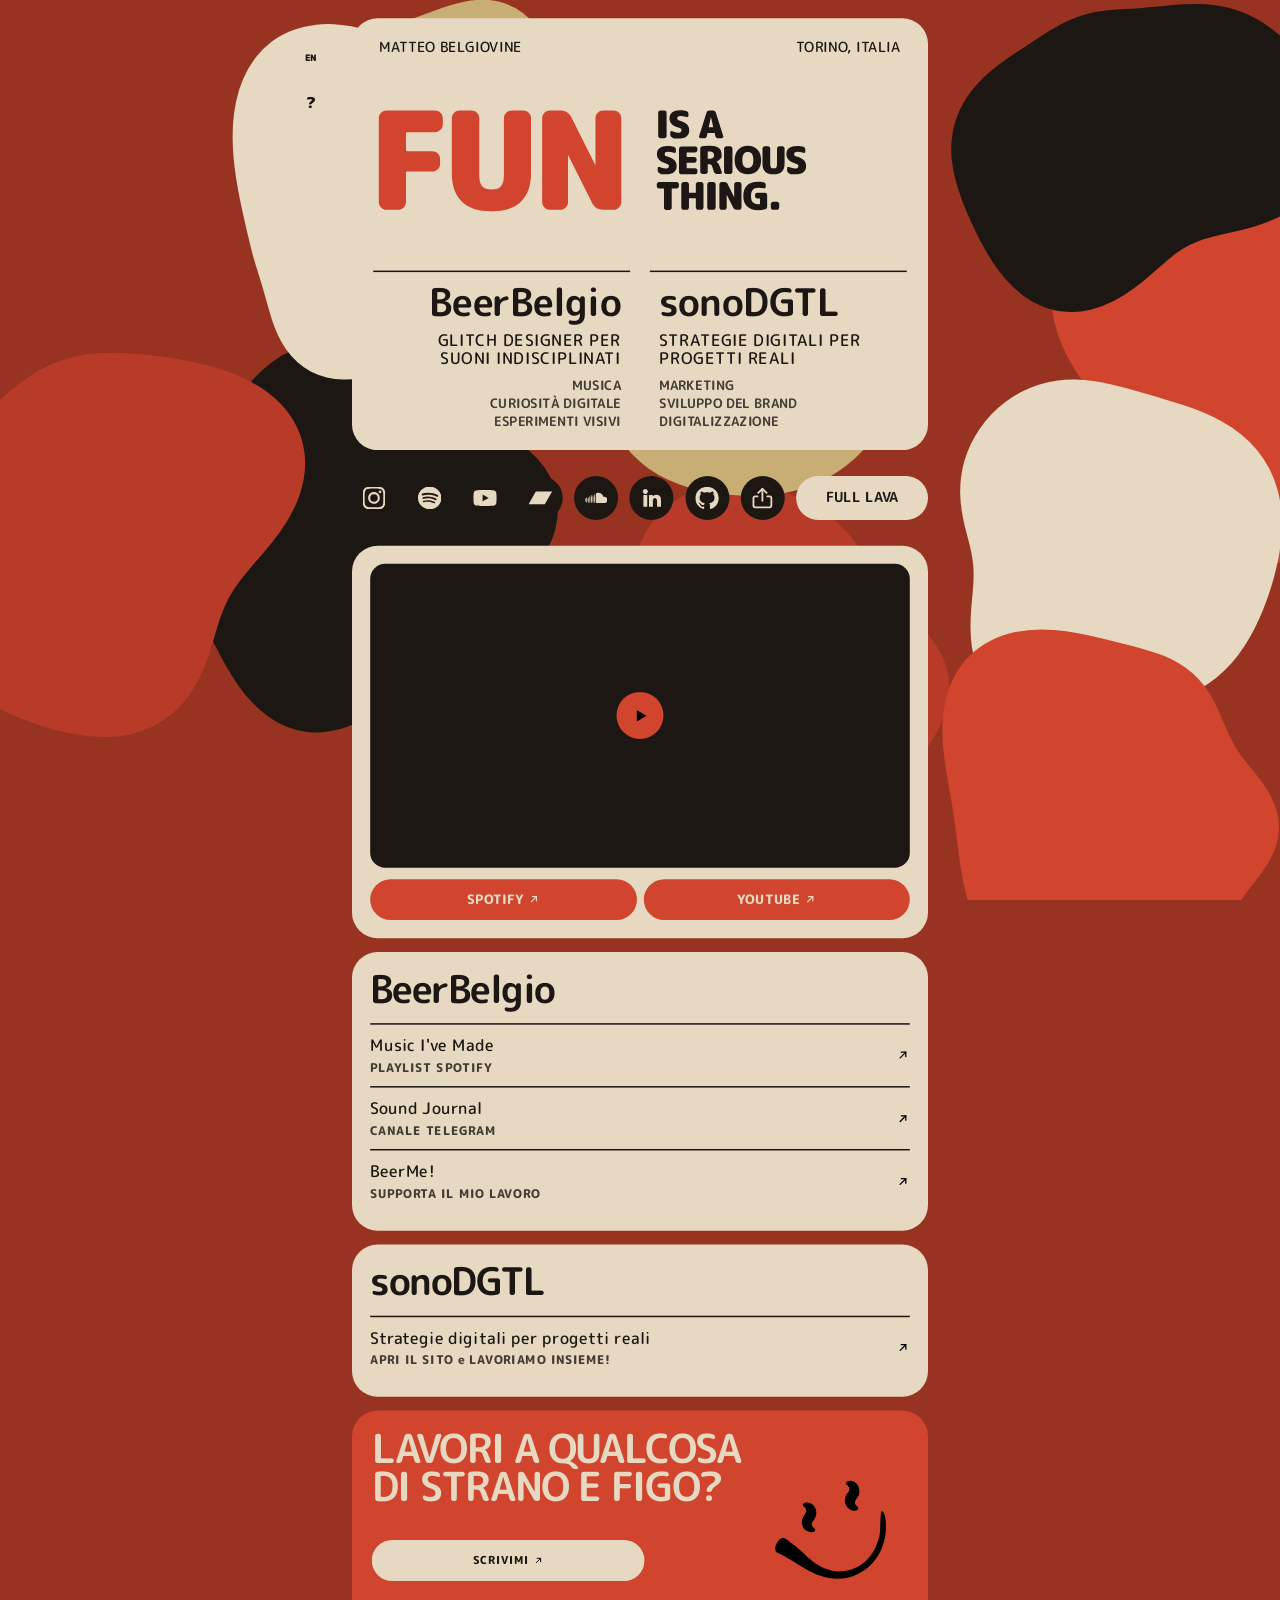
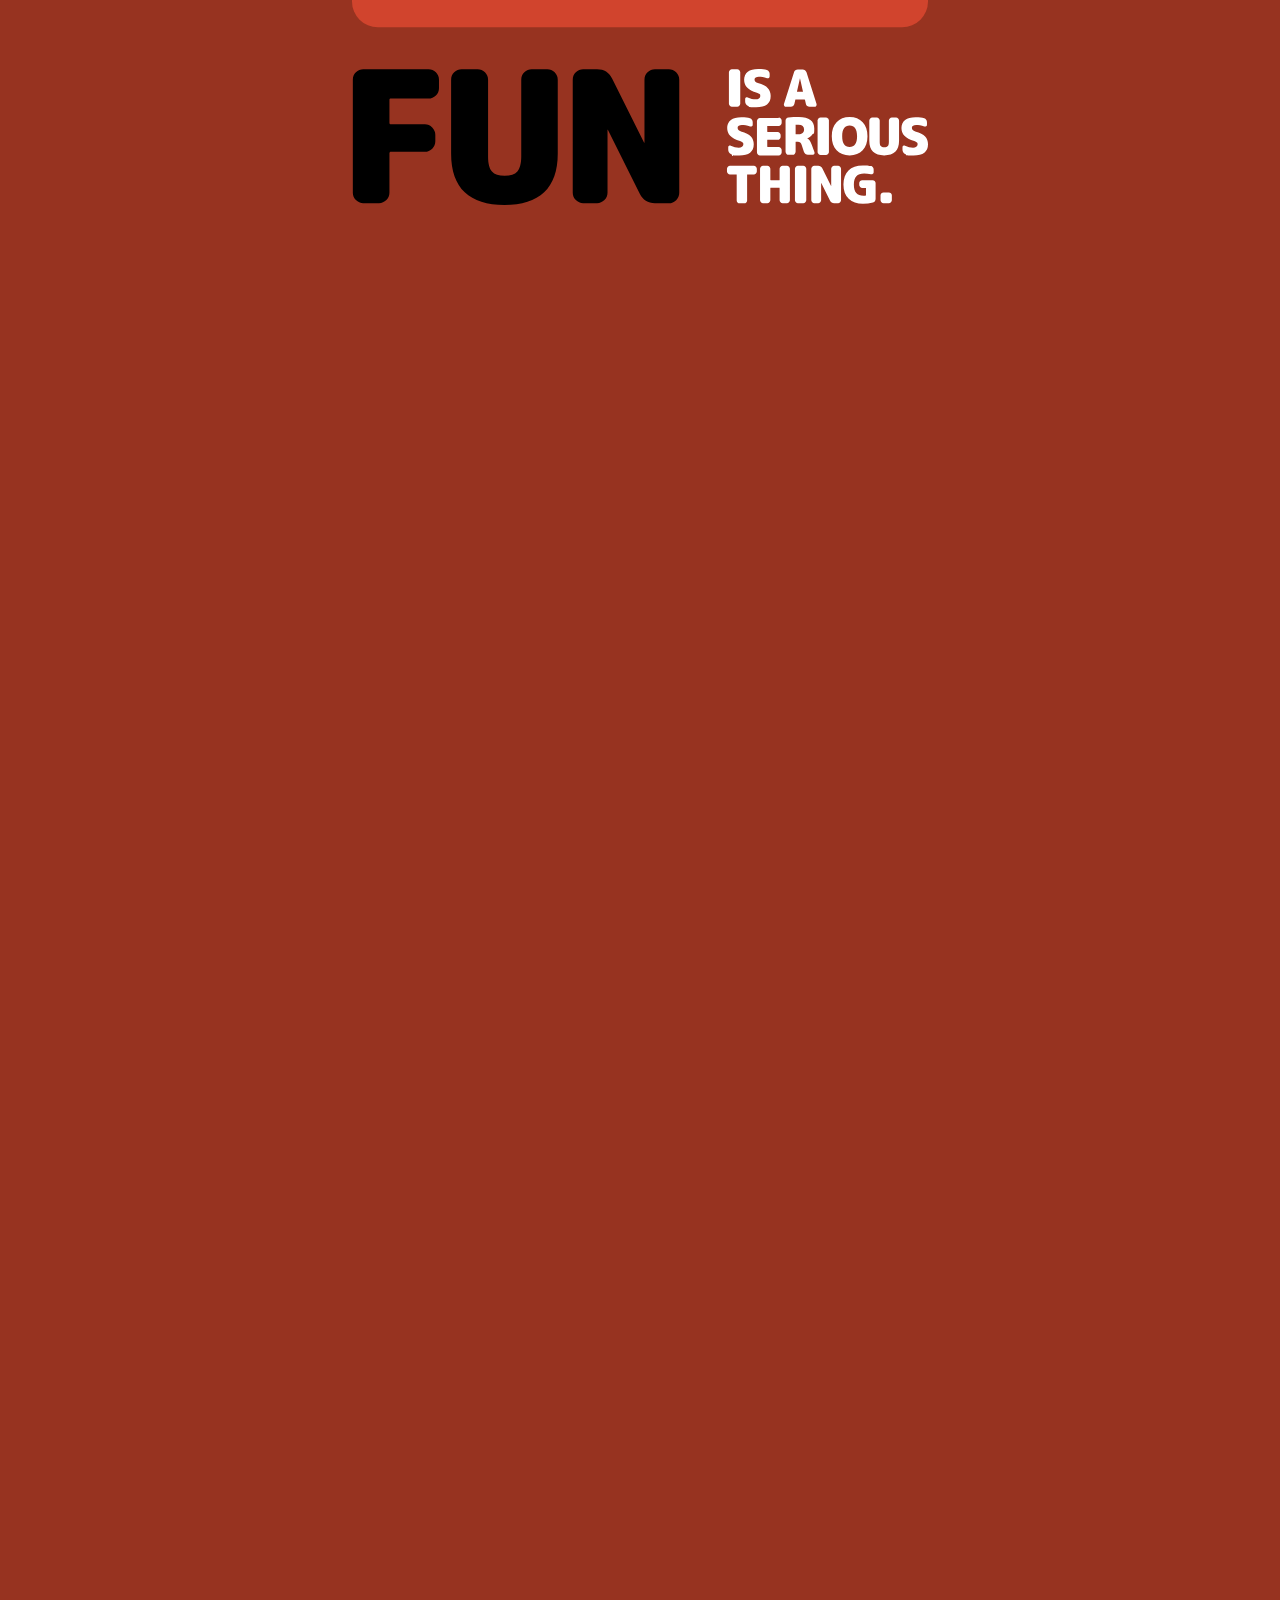
==== it/index.html @ 7c2b0398 "Add files via upload" ====
<!doctype html>
<html lang="it">
<head>
  <meta charset="utf-8">
  <meta name="copyright" content="© 2026 Matteo Belgiovine. Riuso non commerciale consentito con attribuzione; uso commerciale soggetto ad accordo separato.">
  <meta name="viewport" content="width=device-width, initial-scale=1, viewport-fit=cover">
  <meta name="theme-color" content="#973320">

  <title>FUN IS A SERIOUS THING</title>
  <meta name="description" content="Musica, strategia digitale e idee utili da angolazioni inaspettate. Fun is a serious thing.">

  <link rel="canonical" href="https://beerbelgio.github.io/it/">
  <link rel="alternate" hreflang="en" href="https://beerbelgio.github.io/">
  <link rel="alternate" hreflang="it" href="https://beerbelgio.github.io/it/">
  <link rel="alternate" hreflang="x-default" href="https://beerbelgio.github.io/">

  <meta property="og:title" content="Matteo Belgiovine — Digital Hub">
  <meta property="og:site_name" content="Matteo Belgiovine">
  <meta property="og:description" content="Musica, strategia digitale e idee utili da angolazioni inaspettate. Fun is a serious thing.">
  <meta property="og:type" content="website">
  <meta property="og:url" content="https://beerbelgio.github.io/it/">
  <meta property="og:image" content="https://beerbelgio.github.io/assets/og-image.png">
  <meta property="og:image:secure_url" content="https://beerbelgio.github.io/assets/og-image.png">
  <meta property="og:image:type" content="image/png">
  <meta property="og:image:width" content="1200">
  <meta property="og:image:height" content="630">
  <meta property="og:image:alt" content="BeerBelgio — Matteo Belgiovine">

  <meta name="twitter:card" content="summary_large_image">
  <meta name="twitter:title" content="Matteo Belgiovine — Digital Hub">
  <meta name="twitter:description" content="Musica, strategia digitale e idee utili da angolazioni inaspettate. Fun is a serious thing.">
  <meta name="twitter:image" content="https://beerbelgio.github.io/assets/og-image.png">
  <meta name="twitter:image:alt" content="BeerBelgio — Matteo Belgiovine">

  <link rel="icon" href="/assets/favicon.svg?v=1101" type="image/svg+xml">
  <link rel="stylesheet" href="/assets/fonts/m-plus-rounded-1c/font.css?v=1101">
  <link rel="stylesheet" href="/style.css?v=1101">

  <script>
    (() => {
      const BUILD_TOKEN = "1101";
      let checking = false;
      async function ensureCurrentBuild() {
        if (checking) return;
        checking = true;
        try {
          const response = await fetch(`/version.json?t=${Date.now()}`, { cache: "no-store" });
          if (!response.ok) return;
          const latest = await response.json();
          if (latest && latest.token && latest.token !== BUILD_TOKEN) {
            const url = new URL(window.location.href);
            if (url.searchParams.get("_build") !== latest.token) {
              url.searchParams.set("_build", latest.token);
              window.location.replace(url.toString());
            }
          }
        } catch (_) {
          /* Offline or transient network failure: keep the current coherent build. */
        } finally {
          checking = false;
        }
      }
      window.addEventListener("pageshow", ensureCurrentBuild);
      window.addEventListener("orientationchange", ensureCurrentBuild);
      document.addEventListener("visibilitychange", () => {
        if (!document.hidden) ensureCurrentBuild();
      });
    })();
  </script>

</head>

<body>
  <canvas id="lava-canvas" aria-hidden="true"></canvas>

  <button class="lava-back" id="lava-back" type="button" aria-label="Esci dalla modalità Full Lava">
    INDIETRO
  </button>

  <button class="lava-info" id="lava-info" type="button" aria-label="Comandi Full Lava" aria-expanded="false" aria-controls="lava-info-panel">
    ?
  </button>

  <div class="lava-info-panel card" id="lava-info-panel" hidden role="dialog" aria-modal="true" aria-labelledby="lava-info-title">
    <section class="lava-info-card">
      <button class="lava-info-close" id="lava-info-close" type="button" aria-label="Chiudi i comandi Full Lava">×</button>
      <h2 id="lava-info-title">FULL LAVA</h2>
      <p class="lava-info-copy"><span><strong>MUOVI</strong> il puntatore nel campo per creare una perturbazione.</span><span><strong>SCORRI</strong> per spingere l’intero campo e influenzare le bolle.</span><span><strong>AFFERRA &amp; TRASCINA</strong> una bolla, spostala e rilasciala — lanciala, giocaci.</span><span><strong>5+5</strong> click sullo spazio vuoto respingono le bolle, poi le attraggono. Falle impazzire.</span></p>
    </section>
  </div>

  <div class="privacy-overlay card" id="privacy-panel" hidden role="dialog" aria-modal="true" aria-labelledby="privacy-title">
    <section class="privacy-card">
      <button class="privacy-close" type="button" data-privacy-close aria-label="Chiudi le informazioni privacy">×</button>
      <h2 id="privacy-title">PRIVACY</h2>
      <p class="privacy-intro">Questo sito è volutamente leggero sul tracciamento.</p>
      <div class="privacy-copy">
        <section><h3>QUESTO SITO</h3><p>Il sito non utilizza analytics di prima parte, pixel pubblicitari, profilazione o tracker di marketing.</p></section>
        <section><h3>HOSTING</h3><p>Il sito è ospitato tramite GitHub Pages. GitHub dichiara che gli indirizzi IP dei visitatori vengono registrati e conservati per finalità di sicurezza. <a href="https://docs.github.com/en/site-policy/privacy-policies/github-general-privacy-statement" target="_blank" rel="noopener noreferrer">Privacy Statement di GitHub <img class="privacy-link-arrow" src="/assets/icon-arrow-up-right.svg?v=1101" alt="" aria-hidden="true"></a></p></section>
        <section><h3>YOUTUBE</h3><p>I video incorporati vengono caricati solo dopo che scegli di riprodurli e utilizzano la modalità Privacy-Enhanced di YouTube (<code>youtube-nocookie.com</code>). Dopo l’attivazione, Google / YouTube possono trattare dati secondo le proprie informative. <a href="https://support.google.com/youtube/answer/171780?hl=it" target="_blank" rel="noopener noreferrer">Informazioni sulla modalità Privacy-Enhanced <img class="privacy-link-arrow" src="/assets/icon-arrow-up-right.svg?v=1101" alt="" aria-hidden="true"></a></p></section>
        <section><h3>LINK ESTERNI</h3><p>I link musicali, social e professionali aprono servizi di terze parti. Una volta lasciato questo sito si applicano le rispettive informative privacy.</p></section>
        <section><h3>DATI DI CONTATTO</h3><p>“Scrivimi” prova ad aprire l’app email tramite un link <code>mailto:</code>; se non viene gestito, il sito mostra i campi destinatario, oggetto e messaggio da copiare nella propria webmail. Questo sito non invia né memorizza direttamente il messaggio. Se scrivi a Matteo, i dati forniti volontariamente vengono utilizzati per rispondere alla richiesta e gestire la relativa corrispondenza. La base giuridica è l’esecuzione di misure precontrattuali richieste dall’interessato, quando applicabile (art. 6(1)(b) GDPR); negli altri casi, il legittimo interesse a rispondere e gestire la corrispondenza (art. 6(1)(f)). Il conferimento dei dati di contatto è volontario.</p></section>
        <section><h3>FORNITORE EMAIL</h3><p>Le email vengono ricevute tramite Gmail / Google. Google può trattare la corrispondenza secondo la propria informativa privacy e le garanzie applicabili ai trasferimenti internazionali. <a href="https://policies.google.com/privacy?hl=it" target="_blank" rel="noopener noreferrer">Privacy Policy di Google <img class="privacy-link-arrow" src="/assets/icon-arrow-up-right.svg?v=1101" alt="" aria-hidden="true"></a></p></section>
        <section><h3>CONSERVAZIONE E DIRITTI</h3><p>La corrispondenza viene conservata solo per il tempo ragionevolmente necessario alla richiesta, all’eventuale rapporto conseguente e agli obblighi legali o contabili applicabili. Matteo non effettua tramite questo sito processi decisionali automatizzati o profilazione. Nei casi previsti dal GDPR puoi chiedere accesso, rettifica, cancellazione, limitazione, opposizione o portabilità, quando applicabili, e presentare reclamo all’autorità di controllo competente.</p></section>
        <section><h3>TITOLARE / CONTATTO</h3><p>Matteo Belgiovine — Torino, Italia<br><a href="mailto:matteo.sonodgtl@gmail.com">matteo.sonodgtl@gmail.com</a></p></section>
      </div>
      <p class="privacy-updated">Ultimo aggiornamento: 25 settembre 2026.</p>
    </section>
  </div>

  <div class="site-stage" id="site-stage">
  <main class="site-shell" id="site-shell">

    <section class="hero card" aria-labelledby="hero-title">
      <div class="hero-controls" aria-label="Controlli pagina">
        <a class="language-launch" href="../" hreflang="en" lang="en" aria-label="Passa alla versione inglese">
          <span class="language-launch-mark" aria-hidden="true">EN</span>
        </a>
        <button class="privacy-launch" type="button" data-privacy-open aria-label="Apri le informazioni privacy" aria-expanded="false" aria-controls="privacy-panel">
          <span class="privacy-launch-mark" aria-hidden="true">?</span>
          <span class="privacy-launch-label">PRIVACY</span>
        </button>
      </div>
      <div class="hero-meta">
        <span>MATTEO BELGIOVINE</span>
        <span class="hero-location"><span class="location-city">TORINO<span class="location-comma">,</span></span><span class="location-country">ITALIA</span></span>
      </div>

      <h1 id="hero-title" class="hero-claim-art-wrap">
        <picture class="hero-claim-picture">
          <source media="(pointer: coarse) and (orientation: portrait)" srcset="/assets/claim-portrait.svg?v=1101">
          <img class="hero-claim-art" src="/assets/claim.svg?v=1101" alt="FUN IS A SERIOUS THING.">
        </picture>
      </h1>

      <div class="identity-stack">
        <a class="identity-card-link" href="#beerbelgio-links" aria-label="Vai ai link BeerBelgio">
          <article class="identity-block">
            <h2>BeerBelgio</h2>
            <p class="identity-tagline">GLITCH DESIGNER PER<br>SUONI INDISCIPLINATI</p>
            <p class="identity-meta identity-list">
              <span>MUSICA</span>
              <span>CURIOSITÀ DIGITALE</span>
              <span>ESPERIMENTI VISIVI</span>
            </p>
          </article>
        </a>

        <a class="identity-card-link" href="/sonodgtl/it/" aria-label="Apri sonoDGTL">
          <article class="identity-block">
            <h2>sonoDGTL</h2>
            <p class="identity-tagline">STRATEGIE DIGITALI PER<br>PROGETTI REALI</p>
            <p class="identity-meta identity-list">
              <span>MARKETING</span>
              <span>SVILUPPO DEL BRAND</span>
              <span>DIGITALIZZAZIONE</span>
            </p>
          </article>
        </a>
      </div>
    </section>

    <div class="quick-actions">
      <nav class="platforms" aria-label="Piattaforme principali">
        <a href="https://www.instagram.com/beerbelgio" target="_blank" rel="noopener noreferrer" aria-label="Instagram"><img class="platform-icon" src="/assets/icon-instagram.svg?v=1101" alt=""></a>
        <a href="https://open.spotify.com/intl-it/artist/6f2uqxxXSBY0WYe5qpEMO0?si=txOc3IltQOeGPD7Iq0KtQw" target="_blank" rel="noopener noreferrer" aria-label="Spotify"><img class="platform-icon" src="/assets/icon-spotify.svg?v=1101" alt=""></a>
        <a href="https://www.youtube.com/@beerbelgio" target="_blank" rel="noopener noreferrer" aria-label="YouTube"><img class="platform-icon" src="/assets/icon-youtube.svg?v=1101" alt=""></a>
        <a href="https://beerbelgio.bandcamp.com/" target="_blank" rel="noopener noreferrer" aria-label="Bandcamp"><img class="platform-icon" src="/assets/icon-bandcamp.svg?v=1101" alt=""></a>
        <a href="https://soundcloud.com/beerbelgio" target="_blank" rel="noopener noreferrer" aria-label="SoundCloud"><img class="platform-icon" src="/assets/icon-soundcloud.svg?v=1101" alt=""></a>
        <a href="https://www.linkedin.com/in/matteo-belgiovine-421177164/" target="_blank" rel="noopener noreferrer" aria-label="LinkedIn"><img class="platform-icon" src="/assets/icon-linkedin.svg?v=1101" alt=""></a>
        <a href="https://github.com/BeerBelgio" target="_blank" rel="noopener noreferrer" aria-label="GitHub"><img class="platform-icon" src="/assets/icon-github.svg?v=1101" alt=""></a>
        <button class="platform-share" id="share-site" type="button" aria-label="Condividi questo sito" title="Condividi questo sito"><img class="platform-icon" src="/assets/icon-share.svg?v=1101" alt=""></button>
      </nav>

      <button class="lava-toggle" id="lava-toggle" type="button" aria-pressed="false">
        <span>FULL</span><span>LAVA</span>
      </button>
    </div>

    <section class="featured card" id="featured">
      <button
        class="video-shell"
        id="video-shell"
        type="button"
        data-youtube-id="8kaRScePKms"
        data-youtube-list="OLAK5uy_lhZT4kA-28vSo5-pz2SOYputOBcnqwUYM"
        aria-label="Riproduci Sounds Like Something su YouTube">
        <span class="play"><img src="/assets/icon-play.svg?v=1101" alt=""></span>
      </button>

      <div class="cta-row">
        <a href="https://open.spotify.com/intl-it/artist/6f2uqxxXSBY0WYe5qpEMO0?si=WlXgoVD5QQej0EATIzLRXA&nd=1&dlsi=f950cc11a46f4bed" target="_blank" rel="noopener noreferrer">SPOTIFY <img class="inline-arrow" src="/assets/icon-arrow-up-right-cream.svg?v=1101" alt=""></a>
        <a href="https://www.youtube.com/@beerbelgio" target="_blank" rel="noopener noreferrer">YOUTUBE <img class="inline-arrow" src="/assets/icon-arrow-up-right-cream.svg?v=1101" alt=""></a>
      </div>
    </section>

    <section class="links-card card beerbelgio-card" id="beerbelgio-links">
      <h2 class="brand-heading">BeerBelgio</h2>

      <a href="https://open.spotify.com/playlist/3QhvNxwQDvrc0cgMJLkmTY?si=cVRykptQRAOEK6fK8lfCNQ" target="_blank" rel="noopener noreferrer">
        <span>
          Music I've Made
          <small>PLAYLIST SPOTIFY</small>
        </span>
        <span class="arrow"><img src="/assets/icon-arrow-up-right.svg?v=1101" alt=""></span>
      </a>

      <a href="https://t.me/beerbelgio_soundjournal" target="_blank" rel="noopener noreferrer">
        <span>
          Sound Journal
          <small>CANALE TELEGRAM</small>
        </span>
        <span class="arrow"><img src="/assets/icon-arrow-up-right.svg?v=1101" alt=""></span>
      </a>

      <a href="https://ko-fi.com/beerbelgio" target="_blank" rel="noopener noreferrer">
        <span>
          BeerMe!
          <small>SUPPORTA IL MIO LAVORO</small>
        </span>
        <span class="arrow"><img src="/assets/icon-arrow-up-right.svg?v=1101" alt=""></span>
      </a>
    </section>

    <section class="links-card card sonodgtl-card" id="sonodgtl-link">
      <h2 class="brand-heading">sonoDGTL</h2>

      <a href="/sonodgtl/it/">
        <span>
          Strategie digitali per <br class="mobile-only-break">progetti reali
          <small>APRI IL SITO <br class="mobile-only-break"><span class="sonodgtl-cta-separator">e </span>LAVORIAMO INSIEME!</small>
        </span>
        <span class="arrow"><img src="/assets/icon-arrow-up-right.svg?v=1101" alt=""></span>
      </a>
    </section>

    <section class="contact contact-a card" id="contact">
      <h2>
        <span class="contact-line contact-line-one"><span>LAVORI A</span> <span>QUALCOSA</span></span>
        <span class="contact-line contact-line-two"><span>DI STRANO</span> <span>E FIGO?</span></span>
      </h2>

      <div class="contact-lower">
        <a class="write-button" id="hub-write-me"
           href="mailto:matteo.sonodgtl@gmail.com?subject=Qualcosa%20di%20strano%20e%20figo&body=Ciao%20Matteo%2C%0A%0ACHI%20SONO%3A%0A%0AI%20MIEI%20LINK%3A%0A%0AA%20COSA%20STO%20LAVORANDO%3A%0A%0APERCH%C3%89%20TI%20STO%20SCRIVENDO%3A%0A">
          SCRIVIMI <img class="inline-arrow" src="/assets/icon-arrow-up-right.svg?v=1101" alt="">
        </a>
      </div>

      <img class="contact-smile contact-smile-full"
           src="/assets/smile-eyes.svg?v=1101"
           alt=""
           aria-hidden="true">
    </section>



  </main>
  </div>

  <!-- Universal final claim: exact V0.55.1.15 promoted claim-end construction,
       kept outside the scaled stage so sticky remains viewport-true. -->
  <footer class="floating-motto" aria-label="Fun is a serious thing.">
      <div class="motto-fit" id="motto-fit">
        <span class="motto-segment motto-segment-fun" id="motto-fun">
          <span class="motto-base">FUN</span>
          <span class="motto-reactive-host" aria-hidden="true"></span>
        </span> <span class="motto-segment motto-segment-rest" id="motto-rest">
          <span class="motto-base">IS A SERIOUS THING.</span>
          <span class="motto-reactive-host" aria-hidden="true"></span>
        </span>
      </div>
      <div class="motto-portrait-art" id="motto-portrait-art" aria-hidden="true">
        <svg class="motto-portrait-svg" id="motto-portrait-svg" viewBox="0 0 740 150" preserveAspectRatio="xMidYMid meet" focusable="false" aria-hidden="true">
          <defs id="motto-portrait-defs">
            <!-- Exact path geometry derived from assets/claim-portrait-end.svg supplied for V0.55.1.8. -->
            <g xmlns="http://www.w3.org/2000/svg" id="motto-portrait-fun-shape">
    <path d="M184.9,15.8c2.5,0,4.6.9,6.4,2.7,1.8,1.8,2.7,4,2.7,6.4v7.4c0,2.5-.9,4.6-2.7,6.4s-4,2.7-6.4,2.7h-32.8c-1,0-1.4.4-1.4,1.3v19.8c0,1,.5,1.4,1.4,1.4h29.6c2.5,0,4.6.9,6.4,2.7,1.8,1.8,2.7,4,2.7,6.4v5.8c0,2.5-.9,4.6-2.7,6.4s-4,2.7-6.4,2.7h-29.6c-1,0-1.4.5-1.4,1.4v34.4c0,2.5-.9,4.6-2.7,6.4s-4,2.7-6.4,2.7h-13.8c-2.5,0-4.6-.9-6.4-2.7s-2.7-4-2.7-6.4V24.9c0-2.5.9-4.6,2.7-6.4,1.8-1.8,4-2.7,6.4-2.7h57.2-.1,0Z" />
    <path d="M288.7,15.8c2.5,0,4.6.9,6.4,2.7s2.7,4,2.7,6.4v64.7c0,15-4,26.2-11.9,33.7s-19.5,11.2-34.7,11.2-26.8-3.7-34.7-11.2-11.9-18.7-11.9-33.7V24.9c0-2.5.9-4.6,2.7-6.4s4-2.7,6.4-2.7h14.1c2.5,0,4.6.9,6.4,2.7,1.8,1.8,2.7,4,2.7,6.4v67.1c0,6.2,1.1,10.6,3.4,13.1,2.2,2.5,5.9,3.8,11.1,3.8s8.8-1.3,11.1-3.8c2.2-2.5,3.4-6.9,3.4-13.1V24.9c0-2.5.9-4.6,2.7-6.4s4-2.7,6.4-2.7h13.7Z" />
    <path d="M394.9,15.8c2.5,0,4.6.9,6.4,2.7s2.7,4,2.7,6.4v98.9c0,2.5-.9,4.6-2.7,6.4s-4,2.7-6.4,2.7h-12.2c-6.1,0-10.5-2.7-13.2-8.2l-27.8-55.9s0-.2-.2-.2-.2,0-.2.2v54.9c0,2.5-.9,4.6-2.7,6.4-1.8,1.8-4,2.7-6.4,2.7h-12.2c-2.5,0-4.6-.9-6.4-2.7s-2.7-4-2.7-6.4V24.9c0-2.5.9-4.6,2.7-6.4,1.8-1.8,4-2.7,6.4-2.7h12.2c6.1,0,10.5,2.7,13.2,8.2l27.8,55.9s0,.2.2.2.2,0,.2-.2V24.9c0-2.5.9-4.6,2.7-6.4,1.8-1.8,4-2.7,6.4-2.7h12.2Z" />
  </g>
  
            <g xmlns="http://www.w3.org/2000/svg" id="motto-portrait-rest-shape">
    <g>
      <path d="M454.7,15.8c.7,0,1.3.3,1.8.8s.8,1.1.8,1.8v27.5c0,.7-.3,1.3-.8,1.8s-1.1.8-1.8.8h-4.7c-.7,0-1.3-.3-1.8-.8s-.8-1.1-.8-1.8v-27.5c0-.7.3-1.3.8-1.8s1.1-.8,1.8-.8c0,0,4.7,0,4.7,0Z" />
      <path d="M472.7,27.9c4.2,1.2,7.1,2.7,8.7,4.4,1.6,1.7,2.5,4,2.5,6.8,0,6.6-4.2,9.8-12.7,9.8s-5.2-.4-7.4-1.3c-.7-.3-1.2-.7-1.6-1.4s-.6-1.4-.6-2.2v-2.3c0-.6.2-1,.7-1.3s1-.3,1.5,0c2.4,1.1,4.7,1.7,7,1.7s4-.9,4-2.7-.2-1.5-.6-1.9-1.2-.8-2.3-1.2c-4-1.2-6.8-2.7-8.6-4.6-1.7-1.8-2.6-4.1-2.6-6.8s1.1-5.2,3.2-6.9c2.1-1.7,5.1-2.5,9.1-2.5s5.4.3,7.6.9c.7.2,1.3.6,1.7,1.3.4.6.7,1.3.7,2.1v2.2c0,.6-.2,1.1-.7,1.4s-1,.4-1.6.2c-2.7-.9-5.1-1.3-7.2-1.3s-3.7.8-3.7,2.5,1,2.5,3,3.1c0,0-.1,0-.1,0Z" />
      <path d="M515.2,18.3l8.8,27.8c.2.6,0,1.1-.3,1.7-.4.5-.9.8-1.5.8h-4.4c-.7,0-1.4-.2-2-.7s-.9-1-1.1-1.8l-.8-3.4c0-.2-.2-.4-.4-.4h-7.6c-.3,0-.5,0-.5.4l-.8,3.4c-.1.7-.5,1.3-1.1,1.8s-1.2.7-2,.7h-4.2c-.6,0-1.1-.3-1.5-.8s-.5-1.1-.3-1.7l8.8-27.8c.2-.7.6-1.3,1.2-1.7s1.3-.7,2.1-.7h4.3c.7,0,1.4.2,2,.7s1,1,1.3,1.7ZM507.3,35.5h4.8v-.2l-2.6-11.7h0l-2.6,11.7v.2h.4,0Z" />
    </g>
    <g>
      <path d="M457.9,70.1c4.2,1.2,7.1,2.7,8.7,4.4,1.6,1.7,2.5,4,2.5,6.8,0,6.6-4.2,9.8-12.7,9.8s-5.2-.4-7.4-1.3c-.7-.3-1.2-.7-1.6-1.4-.4-.7-.6-1.4-.6-2.2v-2.3c0-.6.2-1,.7-1.3s1-.3,1.5,0c2.4,1.1,4.7,1.7,7,1.7s4-.9,4-2.7-.2-1.5-.6-1.9-1.2-.8-2.3-1.2c-4-1.2-6.8-2.7-8.6-4.6-1.7-1.8-2.6-4.1-2.6-6.8s1.1-5.2,3.2-6.9,5.1-2.5,9.1-2.5,5.4.3,7.6.9c.7.2,1.3.6,1.7,1.3.4.6.7,1.3.7,2.1v2.2c0,.6-.2,1.1-.7,1.4s-1,.4-1.6.2c-2.7-.9-5.1-1.3-7.2-1.3s-3.7.8-3.7,2.5,1,2.5,3,3.1c0,0-.1,0-.1,0Z" />
      <path d="M490.9,58c.7,0,1.3.3,1.8.8s.8,1.1.8,1.8v2.1c0,.7-.3,1.3-.8,1.8-.5.5-1.1.8-1.8.8h-9.6c-.3,0-.4,0-.4.4v4.6c0,.3.1.4.4.4h8.7c.7,0,1.3.3,1.8.8s.8,1.1.8,1.8v1.6c0,.7-.3,1.3-.8,1.8s-1.1.8-1.8.8h-8.7c-.3,0-.4,0-.4.4v5.5c0,.3.1.4.4.4h9.6c.7,0,1.3.3,1.8.8s.8,1.1.8,1.8v2.1c0,.7-.3,1.3-.8,1.8s-1.1.8-1.8.8h-16.4c-.7,0-1.3-.3-1.8-.8s-.8-1.1-.8-1.8v-27.5c0-.7.3-1.3.8-1.8s1.1-.8,1.8-.8h16.4v-.4h0Z" />
      <path d="M519.8,81.7l2.4,6.6c.2.6,0,1.1-.2,1.6s-.8.7-1.5.7h-4.1c-.8,0-1.5-.2-2.1-.7s-1-1-1.3-1.7l-2-6.1c-.3-1-.7-1.8-1.3-2.2s-1.2-.7-2-.7h-1.6c-.3,0-.4,0-.4.4v8.4c0,.7-.3,1.3-.8,1.8s-1.1.8-1.8.8h-3.6c-.7,0-1.3-.3-1.8-.8s-.8-1.1-.8-1.8v-27.3c0-.7.2-1.3.7-1.9.5-.6,1.1-.9,1.8-.9,2.9-.3,6-.4,9.2-.4,8.9,0,13.4,3.4,13.4,10.1s-.6,3.6-1.7,5.2-2.6,2.8-4.5,3.4h0c.9.5,1.6,1.1,2.2,1.9s1.1,1.9,1.7,3.4v.2h0ZM508.2,72.7c1.5,0,2.7-.4,3.6-1.1s1.3-1.8,1.3-3.1c0-2.8-1.6-4.2-4.9-4.2s-1.4,0-2.1,0-.4.2-.4.5v7.5c0,.3.1.4.4.4h2.1Z" />
      <path d="M532.2,58c.7,0,1.3.3,1.8.8s.8,1.1.8,1.8v27.5c0,.7-.3,1.3-.8,1.8s-1.1.8-1.8.8h-4.7c-.7,0-1.3-.3-1.8-.8s-.8-1.1-.8-1.8v-27.5c0-.7.3-1.3.8-1.8s1.1-.8,1.8-.8h4.7Z" />
      <path d="M541.5,62c2.8-3,6.6-4.5,11.4-4.5s8.6,1.5,11.4,4.5,4.2,7.1,4.2,12.3-1.4,9.3-4.2,12.3-6.6,4.5-11.4,4.5-8.6-1.5-11.4-4.5-4.2-7.1-4.2-12.3,1.4-9.3,4.2-12.3ZM546.4,74.3c0,6.3,2.2,9.4,6.5,9.4s6.5-3.1,6.5-9.4-2.2-9.4-6.5-9.4-6.5,3.1-6.5,9.4Z" />
      <path d="M593.5,58c.7,0,1.3.3,1.8.8s.8,1.1.8,1.8v18c0,4.2-1.1,7.3-3.3,9.4s-5.4,3.1-9.7,3.1-7.4-1-9.7-3.1c-2.2-2.1-3.3-5.2-3.3-9.4v-18c0-.7.3-1.3.8-1.8s1.1-.8,1.8-.8h3.9c.7,0,1.3.3,1.8.8s.8,1.1.8,1.8v18.7c0,1.7.3,2.9.9,3.6.6.7,1.7,1.1,3.1,1.1s2.5-.4,3.1-1.1.9-1.9.9-3.6v-18.7c0-.7.3-1.3.8-1.8s1.1-.8,1.8-.8h3.8,0Z" />
      <path d="M610.2,70.1c4.2,1.2,7.1,2.7,8.7,4.4,1.6,1.7,2.5,4,2.5,6.8,0,6.6-4.2,9.8-12.7,9.8s-5.2-.4-7.4-1.3c-.7-.3-1.2-.7-1.6-1.4-.4-.7-.6-1.4-.6-2.2v-2.3c0-.6.2-1,.7-1.3s1-.3,1.5,0c2.4,1.1,4.7,1.7,7,1.7s4-.9,4-2.7-.2-1.5-.6-1.9c-.4-.4-1.2-.8-2.3-1.2-4-1.2-6.8-2.7-8.6-4.6-1.7-1.8-2.6-4.1-2.6-6.8s1.1-5.2,3.2-6.9c2.1-1.7,5.1-2.5,9.1-2.5s5.4.3,7.6.9c.7.2,1.3.6,1.7,1.3.4.6.7,1.3.7,2.1v2.2c0,.6-.2,1.1-.7,1.4s-1,.4-1.6.2c-2.7-.9-5.1-1.3-7.2-1.3s-3.7.8-3.7,2.5,1,2.5,3,3.1h-.1Z" />
    </g>
    <g>
      <path d="M469.2,100.2c.7,0,1.3.3,1.8.8s.8,1.1.8,1.8v2.3c0,.7-.3,1.3-.8,1.8s-1.1.8-1.8.8h-5.5c-.3,0-.4,0-.4.4v22.3c0,.7-.2,1.3-.7,1.8s-1.1.8-1.8.8h-4.1c-.7,0-1.3-.3-1.8-.8s-.7-1.1-.7-1.8v-22.3c0-.3-.1-.4-.4-.4h-5.5c-.7,0-1.3-.3-1.8-.8s-.8-1.1-.8-1.8v-2.3c0-.7.3-1.3.8-1.8s1.1-.8,1.8-.8c0,0,20.9,0,20.9,0Z" />
      <path d="M498.1,100.2c.7,0,1.3.3,1.8.8s.8,1.1.8,1.8v27.5c0,.7-.3,1.3-.8,1.8s-1.1.8-1.8.8h-3.8c-.7,0-1.3-.3-1.8-.8s-.8-1.1-.8-1.8v-10.5c0-.3-.1-.4-.4-.4h-7.3c-.3,0-.4,0-.4.4v10.5c0,.7-.3,1.3-.8,1.8s-1.1.8-1.8.8h-3.8c-.7,0-1.3-.3-1.8-.8s-.8-1.1-.8-1.8v-27.5c0-.7.3-1.3.8-1.8s1.1-.8,1.8-.8h3.8c.7,0,1.3.3,1.8.8s.8,1.1.8,1.8v9.6c0,.3.1.4.4.4h7.3c.2,0,.4,0,.4-.4v-9.6c0-.7.3-1.3.8-1.8s1.1-.8,1.8-.8h3.8Z" />
      <path d="M512.4,100.2c.7,0,1.3.3,1.8.8s.8,1.1.8,1.8v27.5c0,.7-.3,1.3-.8,1.8s-1.1.8-1.8.8h-4.7c-.7,0-1.3-.3-1.8-.8s-.8-1.1-.8-1.8v-27.5c0-.7.3-1.3.8-1.8s1.1-.8,1.8-.8h4.7Z" />
      <path d="M542.8,100.2c.7,0,1.3.3,1.8.8s.8,1.1.8,1.8v27.5c0,.7-.3,1.3-.8,1.8s-1.1.8-1.8.8h-3.4c-1.7,0-2.9-.8-3.7-2.3l-7.7-15.6h0v15.3c0,.7-.3,1.3-.8,1.8s-1.1.8-1.8.8h-3.4c-.7,0-1.3-.3-1.8-.8s-.8-1.1-.8-1.8v-27.5c0-.7.3-1.3.8-1.8s1.1-.8,1.8-.8h3.4c1.7,0,2.9.8,3.7,2.3l7.7,15.6h0v-15.3c0-.7.3-1.3.8-1.8s1.1-.8,1.8-.8c0,0,3.4,0,3.4,0Z" />
      <path d="M573,112.7c.7,0,1.3.3,1.8.8s.8,1.1.8,1.8v13.7c0,.8-.2,1.5-.6,2.1-.4.6-1,1-1.7,1.2-2.8.7-5.7,1.1-8.8,1.1-5.2,0-9.3-1.5-12.4-4.4-3.1-2.9-4.6-7.1-4.6-12.4s1.5-9.4,4.4-12.4,7.1-4.4,12.6-4.4,4.5.2,6.9.6c.7,0,1.3.5,1.8,1.1s.7,1.3.7,2v2.2c0,.6-.2,1.1-.7,1.5s-1,.5-1.7.4c-2.1-.5-4-.7-5.9-.7-3.1,0-5.4.8-6.8,2.3-1.5,1.6-2.2,4-2.2,7.4s.7,5.8,2.1,7.4c1.4,1.5,3.5,2.3,6.3,2.3s1.2,0,1.8-.2c.3,0,.4-.2.4-.5v-5.7c0-.3,0-.4-.4-.4h-2.9c-.7,0-1.3-.3-1.8-.8s-.8-1.1-.8-1.8v-1.6c0-.7.3-1.3.8-1.8s1.1-.8,1.8-.8h9.2,0Z" />
      <path d="M587.2,123.4c.7,0,1.3.3,1.8.8s.8,1.1.8,1.8v4.3c0,.7-.3,1.3-.8,1.8s-1.1.8-1.8.8h-4.7c-.7,0-1.3-.3-1.8-.8s-.8-1.1-.8-1.8v-4.3c0-.7.3-1.3.8-1.8s1.1-.8,1.8-.8c0,0,4.7,0,4.7,0Z" />
    </g>
  </g>

            <g id="motto-portrait-base-shape">
              <use href="#motto-portrait-fun-shape" fill="#000000"></use>
              <use href="#motto-portrait-rest-shape" fill="#ffffff"></use>
            </g>
          </defs>
          <use class="motto-portrait-base" href="#motto-portrait-base-shape"></use>
          <g id="motto-portrait-reactive-root"></g>
        </svg>
      </div>
    </footer>
  <div class="motto-scroll-tail" aria-hidden="true"></div>


  <div class="email-fallback" id="email-fallback" hidden>
    <div class="email-fallback-card" role="dialog" aria-modal="true" aria-labelledby="email-fallback-title">
      <button class="email-fallback-close" id="email-fallback-close" type="button" aria-label="Chiudi i dettagli email"><span aria-hidden="true"></span></button>
      <h2 id="email-fallback-title">L’EMAIL NON SI APRE?</h2>
      <p>Usa questi tre campi nella tua webmail.</p>
      <div class="email-field"><span>DESTINATARIO</span><code id="email-fallback-to">matteo.sonodgtl@gmail.com</code><button type="button" data-copy-target="email-fallback-to">COPIA</button></div>
      <div class="email-field"><span>OGGETTO</span><code id="email-fallback-subject">Qualcosa di strano e figo</code><button type="button" data-copy-target="email-fallback-subject">COPIA</button></div>
      <div class="email-field email-field-body"><span>MESSAGGIO</span><code id="email-fallback-body">Ciao Matteo,

CHI SONO:

I MIEI LINK:

A COSA STO LAVORANDO:

PERCHÉ TI STO SCRIVENDO:</code><button type="button" data-copy-target="email-fallback-body">COPIA</button></div>
    </div>
  </div>

  <script src="/lava.js?v=1101"></script>
  <script src="/script.js?v=1101"></script>
  <script src="/privacy.js?v=1101"></script>
</body>
</html>
---- assets/fonts/m-plus-rounded-1c/font.css ----
/* M PLUS Rounded 1c — self-hosted, SIL Open Font License 1.1 */

@font-face {
  font-family: "M PLUS Rounded 1c";
  src: url("./m-plus-rounded-1c-latin-100-normal.woff2?v=1101") format("woff2");
  font-style: normal;
  font-weight: 100;
  font-display: swap;
}

@font-face {
  font-family: "M PLUS Rounded 1c";
  src: url("./m-plus-rounded-1c-latin-300-normal.woff2?v=1101") format("woff2");
  font-style: normal;
  font-weight: 300;
  font-display: swap;
}

@font-face {
  font-family: "M PLUS Rounded 1c";
  src: url("./m-plus-rounded-1c-latin-400-normal.woff2?v=1101") format("woff2");
  font-style: normal;
  font-weight: 400;
  font-display: swap;
}

@font-face {
  font-family: "M PLUS Rounded 1c";
  src: url("./m-plus-rounded-1c-latin-500-normal.woff2?v=1101") format("woff2");
  font-style: normal;
  font-weight: 500;
  font-display: swap;
}

@font-face {
  font-family: "M PLUS Rounded 1c";
  src: url("./m-plus-rounded-1c-latin-700-normal.woff2?v=1101") format("woff2");
  font-style: normal;
  font-weight: 700;
  font-display: swap;
}

@font-face {
  font-family: "M PLUS Rounded 1c";
  src: url("./m-plus-rounded-1c-latin-800-normal.woff2?v=1101") format("woff2");
  font-style: normal;
  font-weight: 800;
  font-display: swap;
}

@font-face {
  font-family: "M PLUS Rounded 1c";
  src: url("./m-plus-rounded-1c-latin-900-normal.woff2?v=1101") format("woff2");
  font-style: normal;
  font-weight: 900;
  font-display: swap;
}
---- style.css ----
/* BeerBelgio / Matteo Belgiovine — Digital Hub
   V1.1.0 production baseline. Vanilla HTML/CSS/JS, no external UI libraries.
*/

:root {
  --ink: #1c1713;
  --cream: #e7d9c1;
  --orange: #d1442d;
  --brick: #973320;
  --page-gap: 14px;
  --radius: 28px;
  --max-width: 760px;
}

* { box-sizing: border-box; }

html {
  min-height: 100%;
  background: var(--brick);
  scroll-behavior: smooth;
}

body {
  margin: 0;
  min-height: 100%;
  color: var(--ink);
  font-family: var(--ui-font), sans-serif;
  -webkit-font-smoothing: antialiased;
  overflow-x: hidden;
}

a { color: inherit; }

#lava-canvas {
  position: fixed;
  inset: 0;
  z-index: -2;
  width: 100%;
  height: 100%;
  display: block;
  background: var(--brick);
}

.site-shell {
  width: min(calc(100% - 28px), var(--max-width));
  margin: 0 auto;
  padding: 14px 0 46px;
  display: grid;
  gap: var(--page-gap);
  transition: opacity 420ms ease, transform 520ms cubic-bezier(.2,.8,.2,1);
}

.card {
  background: var(--cream);
  border-radius: var(--radius);
  border: 0;
}

/* HERO */

.hero {
  min-height: 500px;
  padding: 22px 20px 20px;
  display: grid;
  grid-template-rows: auto 1fr auto;
}

.hero-meta {
  display: flex;
  justify-content: space-between;
  gap: 16px;
  font-family: var(--ui-font), sans-serif;
  font-size: 14px;
  line-height: 1.15;
  font-weight: 500;
  letter-spacing: .035em;
}

.hero h1 {
  align-self: center;
  margin: 10px 0;
  line-height: .84;
  letter-spacing: -.055em;
}

.hero .fun {
  display: block;
  color: var(--orange);
  font-size: clamp(76px, 24vw, 114px);
  font-weight: 900;
}

.hero .serious {
  display: block;
  margin-top: 8px;
  max-width: 350px;
  font-size: clamp(29px, 9vw, 45px);
  line-height: .92;
  font-weight: 900;
}

.identity-stack {
  display: grid;
  gap: 18px;
}

.identity-card-link {
  display: block;
  min-width: 0;
  text-decoration: none;
  border-radius: 12px;
}

.identity-card-link:hover h2 { color: var(--orange); }

.identity-card-link:focus-visible {
  outline: 3px solid var(--orange);
  outline-offset: 5px;
}

.identity-block {
  display: grid;
  grid-template-rows: auto minmax(2.7em, auto) minmax(2.7em, auto);
  padding-top: 13px;
  border-top: 2px solid var(--ink);
}

.identity-block h2 {
  margin: 0 0 7px;
  font-size: 19px;
  line-height: 1;
  letter-spacing: -.015em;
}

.identity-block p {
  margin: 0;
  max-width: 560px;
  font-family: var(--ui-font), sans-serif;
  font-weight: 700;
}

.identity-tagline {
  font-size: 12px;
  line-height: 1.32;
  letter-spacing: .02em;
}

.identity-meta {
  margin-top: 5px !important;
  font-size: 10px;
  line-height: 1.32;
  letter-spacing: .04em;
  opacity: .8;
}

/* QUICK LINKS */

.quick-actions {
  width: 100%;
  display: grid;
  grid-template-columns: repeat(6, 40px) auto;
  align-items: center;
  justify-content: space-between;
}

.platforms { display: contents; }

.platforms a {
  width: 40px;
  height: 40px;
  display: grid;
  place-items: center;
  border-radius: 999px;
  background: var(--ink);
  color: var(--cream);
  text-decoration: none;
  border: 0;
  box-shadow: none;
  font-size: 10px;
  font-weight: 900;
  letter-spacing: .03em;
  transition: transform 160ms ease;
}

.lava-toggle {
  height: 40px;
  padding: 0 15px;
  border: 0;
  border-radius: 999px;
  background: var(--cream);
  color: var(--ink);
  box-shadow: none;
  font: inherit;
  font-size: 9px;
  font-weight: 900;
  letter-spacing: .055em;
  cursor: pointer;
  white-space: nowrap;
  transition: transform 160ms ease;
}

.platforms a:hover,
.lava-toggle:hover {
  transform: translateY(-2px);
}

body.lava-mode { overflow: hidden; }

body.lava-mode .site-shell {
  opacity: 0;
  transform: scale(.985);
  pointer-events: none;
}

body.lava-mode .lava-toggle {
  position: fixed;
  z-index: 20;
  right: 18px;
  top: 18px;
  pointer-events: auto;
}

/* FEATURED */

.featured { padding: 16px; }

.video-shell {
  position: relative;
  width: 100%;
  aspect-ratio: 16 / 9;
  border: 0;
  border-radius: 20px;
  background: var(--ink);
  color: var(--cream);
  overflow: hidden;
  cursor: pointer;
  font: inherit;
}

.play {
  position: absolute;
  inset: 50% auto auto 50%;
  transform: translate(-50%, -50%);
  display: grid;
  place-items: center;
  width: 62px;
  height: 62px;
  border-radius: 50%;
  background: var(--orange);
  color: var(--cream);
  font-size: 23px;
  padding-left: 3px;
}

.video-note {
  position: absolute;
  left: 15px;
  bottom: 14px;
  font-family: var(--ui-font), sans-serif;
  font-size: 10px;
  font-weight: 700;
  opacity: .74;
}

.video-shell iframe {
  width: 100%;
  height: 100%;
  border: 0;
}

.cta-row {
  display: grid;
  grid-template-columns: 1fr 1fr;
  gap: 9px;
  margin-top: 10px;
}

.cta-row a {
  display: flex;
  justify-content: center;
  align-items: center;
  min-height: 46px;
  padding: 11px 14px;
  border-radius: 999px;
  background: var(--orange);
  color: var(--cream);
  text-decoration: none;
  font-size: 11px;
  font-weight: 900;
  letter-spacing: .04em;
}

/* MAIN LINK CARDS */

.links-card,
.contact {
  padding: 22px 20px;
}

.brand-heading {
  margin: 0 0 19px;
  font-size: 32px;
  line-height: .95;
  letter-spacing: -.045em;
}

.links-card > a {
  display: flex;
  align-items: center;
  justify-content: space-between;
  gap: 20px;
  min-height: 64px;
  padding: 12px 0;
  border-top: 2px solid var(--ink);
  text-decoration: none;
  font-size: 16px;
  line-height: 1.18;
  font-weight: 500;
}

.links-card small {
  display: block;
  margin-top: 6px;
  font-family: var(--ui-font), sans-serif;
  font-size: 10.5px;
  line-height: 1.2;
  font-weight: 750;
  letter-spacing: .055em;
  opacity: .72;
}

.links-card .arrow {
  flex: 0 0 auto;
  font-size: 18px;
  font-weight: 700;
}

.sonodgtl-card { background: var(--cream); }

/* CONTACT */

.contact {
  position: relative;
  overflow: hidden;
  min-height: 224px;
  background: var(--orange);
  color: var(--cream);
}

.contact h2 {
  position: relative;
  z-index: 2;
  margin: 2px 0 24px;
  max-width: 100%;
  font-size: clamp(24px, 6.7vw, 38px);
  line-height: .96;
  letter-spacing: -.035em;
}

.contact h2 span {
  display: block;
  white-space: nowrap;
}

.write-button {
  position: relative;
  z-index: 2;
  display: inline-flex;
  justify-content: center;
  align-items: center;
  width: min(240px, 72%);
  min-height: 48px;
  padding: 0 22px;
  border-radius: 999px;
  background: var(--cream);
  color: var(--ink);
  text-decoration: none;
  font-size: 12px;
  font-weight: 800;
  letter-spacing: .04em;
}

.contact-smile {
  position: absolute;
  z-index: 1;
  right: 26px;
  bottom: -62px;
  width: 210px;
  height: auto;
  opacity: 1;
  pointer-events: none;
}

/* FLOATING MOTTO */

.floating-motto {
  width: 100%;
  margin-top: 22px;
  padding: 0 1px 2px;
  display: grid;
  grid-template-columns: auto 1fr;
  align-items: baseline;
  gap: 14px;
  font-size: clamp(26px, 7.1vw, 46px);
  line-height: .92;
  font-weight: 900;
  letter-spacing: -.04em;
  white-space: nowrap;
}

.motto-fun,
.motto-rest {
  color: #fff;
  mix-blend-mode: difference;
}

.motto-fun {
  justify-self: start;
  filter: hue-rotate(180deg);
}

.motto-rest {
  justify-self: end;
  text-align: right;
}

/* DESKTOP */

@media (min-width: 720px), (pointer: fine) {
  :root {
    --page-gap: 18px;
    --radius: 34px;
  }

  .site-shell {
    padding-top: 24px;
    padding-bottom: 60px;
  }

  .hero {
    min-height: 540px;
    padding: 28px;
  }

  .hero-meta { font-size: 16px; }

  .hero h1 {
    width: 100%;
    display: grid;
    grid-template-columns: 1fr 1fr;
    align-items: end;
    gap: 20px;
    margin: 0;
  }

  .hero .fun {
    width: 100%;
    font-size: 144px;
  }

  .hero .serious {
    margin: 0 0 8px;
    max-width: 350px;
    font-size: 50px;
  }

  .identity-stack {
    grid-template-columns: 1fr 1fr;
    gap: 26px;
  }

  .identity-block h2 { font-size: 22px; }
  .identity-tagline { font-size: 13px; }
  .identity-meta { font-size: 11px; }

  .quick-actions {
    grid-template-columns: repeat(6, 44px) auto;
  }

  .platforms a {
    width: 44px;
    height: 44px;
  }

  .lava-toggle {
    height: 44px;
    padding-inline: 20px;
    font-size: 10px;
  }

  .featured,
  .links-card,
  .contact {
    padding: 24px;
  }

  .brand-heading { font-size: 40px; }

  .links-card > a { font-size: 18px; }

  .links-card small { font-size: 11px; }

  .contact { min-height: 245px; }

  .contact h2 { font-size: 38px; }

  .write-button {
    width: 275px;
    min-height: 50px;
  }

  .contact-smile {
    right: 36px;
    bottom: -78px;
    width: 270px;
  }

  .floating-motto {
    margin-top: 28px;
    font-size: 48px;
  }
}

@media (prefers-reduced-motion: reduce) {
  *, *::before, *::after {
    scroll-behavior: auto !important;
  }

  .site-shell { transition: none; }
}


/* =========================================================
   V0.5 OVERRIDES
   ========================================================= */

/* HERO CLAIM: centered between meta + identity blocks, slightly larger.
   On desktop each half tracks its identity column beneath it. */
.hero h1 {
  align-self: center;
}

.hero .fun {
  font-size: clamp(80px, 25vw, 120px);
}

.hero .serious {
  font-size: clamp(31px, 9.5vw, 48px);
}

.hero .serious > span {
  display: block;
}

/* QUICK ACTIONS: first icon anchored left, lava button anchored right,
   everything else distributes responsively between their actual edges. */
.quick-actions {
  display: flex;
  align-items: center;
  justify-content: space-between;
  gap: 0;
}

.platforms {
  display: contents;
}

.platforms a {
  width: 44px;
  height: 44px;
  flex: 0 0 44px;
}

.lava-toggle {
  height: 46px;
  min-width: 88px;
  padding: 0 14px;
  background: var(--cream);
  color: var(--ink);
}

/* Lower link cards: normal-weight titles, larger descriptors. */
.links-card > a {
  font-weight: 500;
}

.links-card small {
  font-size: 12px;
  line-height: 1.24;
  letter-spacing: .045em;
  opacity: .78;
}

/* sonoDGTL lower card uses exactly the same link visual hierarchy. */
.sonodgtl-card > a {
  font-size: 16px;
  font-weight: 500;
}

/* CONTACT: exactly two title lines; wider CTA; intentionally large,
   clearly-cropped smile rather than an accidental tiny crop. */
.contact {
  min-height: 230px;
}

.contact h2 {
  font-size: clamp(23px, 6.2vw, 36px);
  line-height: .95;
}

.write-button {
  width: min(285px, 78%);
  min-height: 50px;
}

.contact-smile {
  width: min(330px, 78%);
  right: -10px;
  bottom: -24px;
}

/* FLOATING MOTTO: full-width composition with explicit base colors.
   JS flips each half when lava is actually underneath it. */
.floating-motto {
  width: 100%;
  margin-top: 30px;
  padding: 0;
  display: flex;
  align-items: baseline;
  justify-content: space-between;
  gap: 16px;
  font-size: clamp(28px, 7.3vw, 49px);
  line-height: .9;
  white-space: nowrap;
}

.motto-fun,
.motto-rest {
  mix-blend-mode: normal;
  filter: none;
  transition: color 120ms linear;
}

.motto-fun {
  color: var(--ink);
}

.motto-rest {
  color: #fff;
  text-align: right;
}

.motto-fun.is-inverted {
  color: #fff;
}

.motto-rest.is-inverted {
  color: var(--ink);
}

@media (min-width: 720px), (pointer: fine) {
  .hero h1 {
    grid-template-columns: 1fr 1fr;
    gap: 26px;
  }

  .hero .fun {
    width: calc(100% - 20px);
    justify-self: center;
    text-align: center;
    font-size: 150px;
  }

  .hero .serious {
    width: calc(100% - 20px);
    max-width: none;
    justify-self: center;
    margin: 0;
    font-size: 52px;
    text-align: left;
  }

  .platforms a {
    width: 48px;
    height: 48px;
    flex-basis: 48px;
  }

  .lava-toggle {
    height: 50px;
    min-width: 102px;
    padding-inline: 18px;
  }

  .sonodgtl-card > a {
    font-size: 18px;
  }

  .links-card small {
    font-size: 13px;
  }

  .contact {
    min-height: 250px;
  }

  .write-button {
    width: 320px;
    min-height: 52px;
  }

  .contact-smile {
    width: 385px;
    right: -18px;
    bottom: -34px;
  }

  .floating-motto {
    margin-top: 38px;
    font-size: 50px;
  }
}


/* =========================================================
   V0.6 OVERRIDES
   Font choice intentionally NOT changed yet.
   ========================================================= */

/* HERO — descriptors become actual three-line lists. */
.identity-list {
  display: grid;
  gap: 3px;
  min-height: auto !important;
}

.identity-list span {
  display: block;
}

/* Previous grid reserved two-line text blocks. The new three-line list
   should breathe naturally instead of being forced into a fixed slot. */
.identity-block {
  grid-template-rows: auto minmax(2.7em, auto) auto !important;
}

/* QUICK LINKS — another proportional size step up. */
.quick-actions {
  display: flex !important;
  align-items: center;
  justify-content: space-between;
  gap: 0 !important;
}

.platforms {
  display: contents !important;
}

.platforms a {
  width: 48px !important;
  height: 48px !important;
  flex: 0 0 48px !important;
  font-size: 11px !important;
}

.lava-toggle {
  height: 50px !important;
  min-width: 96px !important;
  padding: 0 16px !important;
  font-size: 10px !important;
}

/* LOWER CARDS — descriptors are now more readable. */
.links-card small {
  font-size: 12.5px !important;
  line-height: 1.22 !important;
  opacity: .80 !important;
}

.sonodgtl-card > a {
  font-size: 16px !important;
  font-weight: 500 !important;
  text-transform: none !important;
}

.contact {
  min-height: 220px !important;
}

.contact h2 {
  font-size: clamp(23px, 6.2vw, 36px) !important;
  line-height: .95 !important;
  margin-bottom: 18px !important;
}

/* Common CTA: wider, but not taller for the sake of it. */
.write-button {
  width: min(305px, 82%) !important;
  min-height: 50px !important;
}

/* TEST A — complete face, fully visible and deliberately composed. */
.contact-a {
  display: grid;
  grid-template-rows: auto 1fr;
}

.contact-a .contact-lower {
  display: grid;
  grid-template-columns: minmax(0, 1fr) 116px;
  align-items: center;
  gap: 16px;
  min-height: 105px;
}

.contact-a .write-button {
  align-self: center;
}

.contact-smile-full {
  position: static !important;
  width: 116px !important;
  max-height: 105px;
  object-fit: contain;
  justify-self: end;
  pointer-events: none;
}

/* TEST B — intentionally oversized crop inspired by the SoundCloud header:
   this should read as a deliberate graphic field, not a placement mistake. */
.contact-b {
  min-height: 235px !important;
}

.contact-smile-crop {
  position: absolute !important;
  z-index: 1;
  width: min(520px, 120%) !important;
  height: auto;
  right: -120px !important;
  bottom: -145px !important;
  pointer-events: none;
}

.contact-b h2,
.contact-b .write-button {
  position: relative;
  z-index: 2;
}

/* REACTIVE MOTTO — one sentence, one line, edge-to-edge.
   Font-size is calculated in JS so the final period reaches the right edge.
   Every glyph can change independently according to the actual canvas
   underneath it. */
.floating-motto {
  width: 100% !important;
  margin-top: 30px !important;
  padding: 0 !important;
  display: block !important;
  white-space: nowrap !important;
  overflow: visible;
  line-height: .90 !important;
  letter-spacing: -.045em !important;
}

.motto-char {
  display: inline-block;
  transition: color 100ms linear;
}

.motto-char.base-dark {
  color: var(--ink);
}

.motto-char.base-light {
  color: #fff;
}

@media (min-width: 720px), (pointer: fine) {
  .platforms a {
    width: 52px !important;
    height: 52px !important;
    flex-basis: 52px !important;
    font-size: 11px !important;
  }

  .lava-toggle {
    height: 54px !important;
    min-width: 112px !important;
    padding-inline: 20px !important;
  }

  .links-card small {
    font-size: 13px !important;
  }

  .sonodgtl-card > a {
    font-size: 18px !important;
  }

  .contact-a .contact-lower {
    grid-template-columns: minmax(0, 1fr) 138px;
  }

  .contact-smile-full {
    width: 138px !important;
    max-height: 120px;
  }

  .contact-smile-crop {
    width: 610px !important;
    right: -135px !important;
    bottom: -175px !important;
  }

  .write-button {
    width: 330px !important;
  }

  .floating-motto {
    margin-top: 38px !important;
  }
}


/* =========================================================
   V0.7 OVERRIDES
   Main index still stays on the provisional fallback.
   Font previews work by overriding --ui-font in dedicated HTML files.
   ========================================================= */
:root {
  --ui-font: "Arial Rounded MT Bold", Arial, sans-serif;
}

/* Keep the hero list logic from V0.6, but make the list feel more explicitly list-like. */
.identity-list {
  gap: 4px !important;
}

/* Quick links and FULL LAVA: one more proportional size step. */
.platforms a {
  width: 54px !important;
  height: 54px !important;
  flex: 0 0 54px !important;
  font-size: 12px !important;
}

.lava-toggle {
  height: 56px !important;
  min-width: 118px !important;
  padding: 0 18px !important;
  font-size: 11px !important;
}

/* sonoDGTL lower card matches BeerBelgio link voice. */
.sonodgtl-card > a {
  font-size: 16px !important;
  font-weight: 500 !important;
  text-transform: none !important;
}

.sonodgtl-card small {
  font-size: 12.5px !important;
}

/* Final contact module: keep the approved composition only. */
.contact-b,
.contact-smile-crop {
  display: none !important;
}

.contact-a {
  display: grid !important;
  grid-template-rows: auto 1fr;
  min-height: 225px !important;
}

.contact-a .contact-lower {
  display: grid !important;
  grid-template-columns: minmax(0, 1fr) 134px;
  align-items: center;
  gap: 12px;
  min-height: 98px;
}

.write-button {
  width: min(320px, 84%) !important;
  min-height: 52px !important;
}

.contact-smile-full {
  position: static !important;
  width: 133px !important;
  max-height: 118px;
  object-fit: contain;
  justify-self: end;
  align-self: center;
  transform: translate(-10px, -8px);
  pointer-events: none;
}

/* Floating motto now displays one dedicated canvas that spans full width. */
.floating-motto {
  width: 100% !important;
  margin-top: 38px !important;
  padding: 0 !important;
  line-height: 1 !important;
}

.floating-motto-canvas {
  display: block;
  width: 100%;
  height: 62px;
}

@media (min-width: 720px), (pointer: fine) {
  .platforms a {
    width: 58px !important;
    height: 58px !important;
    flex-basis: 58px !important;
    font-size: 12px !important;
  }

  .lava-toggle {
    height: 60px !important;
    min-width: 132px !important;
    padding-inline: 22px !important;
  }

  .sonodgtl-card > a {
    font-size: 18px !important;
  }

  .sonodgtl-card small {
    font-size: 13px !important;
  }

  .contact-a {
    min-height: 236px !important;
  }

  .contact-a .contact-lower {
    grid-template-columns: minmax(0, 1fr) 160px;
    gap: 18px;
    min-height: 106px;
  }

  .write-button {
    width: 338px !important;
    min-height: 54px !important;
  }

  .contact-smile-full {
    width: 159px !important;
    max-height: 140px;
    transform: translate(-16px, -12px);
  }

  .floating-motto-canvas {
    height: 72px;
  }
}


/* =========================================================
   V0.8 OVERRIDES
   ========================================================= */

/* Contact card */
.contact {
  min-height: 236px !important;
}

.contact h2 {
  max-width: none !important;
  width: 100%;
  font-size: clamp(28px, 7.4vw, 42px) !important;
  line-height: .92 !important;
  letter-spacing: -.042em !important;
  margin-bottom: 14px !important;
}

.contact-a .contact-lower {
  grid-template-columns: minmax(0, 1fr) 154px !important;
  gap: 8px !important;
  min-height: 100px !important;
}

.write-button {
  width: min(342px, 86%) !important;
  min-height: 54px !important;
  font-size: 14px !important;
  letter-spacing: .03em !important;
}

.contact-smile-full {
  width: 166px !important;          /* about +25% from v0.7 mobile */
  max-height: 145px !important;
  transform: translate(-18px, 8px) !important;  /* a bit left and lower */
}

.floating-motto {
  margin-top: 34px !important;
}

.floating-motto-canvas {
  width: 100%;
  height: 76px;
  display: block;
}

@media (min-width: 720px), (pointer: fine) {
  .contact {
    min-height: 248px !important;
  }

  .contact h2 {
    font-size: 44px !important;
    margin-bottom: 16px !important;
  }

  .contact-a .contact-lower {
    grid-template-columns: minmax(0, 1fr) 188px !important;
    gap: 14px !important;
    min-height: 108px !important;
  }

  .write-button {
    width: 360px !important;
    min-height: 56px !important;
    font-size: 15px !important;
  }

  .contact-smile-full {
    width: 199px !important;       /* about +25% from v0.7 desktop */
    max-height: 168px !important;
    transform: translate(-22px, 10px) !important;
  }

  .floating-motto-canvas {
    height: 84px;
  }
}


/* =========================================================
   V0.9 OVERRIDES
   ========================================================= */

/* Full Lava escape hatch lives OUTSIDE .site-shell, so hiding the site
   can never hide the BACK control with it. */
.lava-back {
  position: fixed;
  z-index: 40;
  right: 18px;
  top: 18px;
  display: none;
  min-width: 76px;
  height: 46px;
  padding: 0 16px;
  border: 0;
  border-radius: 999px;
  background: var(--cream);
  color: var(--ink);
  font: inherit;
  font-size: 10px;
  font-weight: 900;
  letter-spacing: .06em;
  cursor: pointer;
  box-shadow: none;
}

body.lava-mode .lava-back {
  display: inline-flex;
  align-items: center;
  justify-content: center;
}

.lava-info {
  position: fixed;
  z-index: 40;
  left: 18px;
  top: 18px;
  display: none;
  width: 46px;
  height: 46px;
  padding: 0;
  border: 0;
  border-radius: 50%;
  background: var(--cream);
  color: var(--ink);
  font: inherit;
  font-size: 20px;
  font-weight: 800;
  line-height: 1;
  cursor: pointer;
}

body.lava-mode .lava-info {
  display: inline-grid;
  place-items: center;
}

.lava-info-panel[hidden] { display: none !important; }
.lava-info-panel {
  position: fixed;
  z-index: 55;
  inset: 0;
  display: grid;
  place-items: center;
  padding: 22px;
  background: transparent !important;
  border-radius: 0 !important;
  pointer-events: auto;
}

.lava-info-card {
  position: relative;
  width: min(420px, calc(100vw - 44px));
  max-height: min(680px, calc(100svh - 44px));
  overflow: auto;
  padding: 28px 28px 26px;
  border-radius: 28px;
  background: var(--cream);
  color: var(--ink);
  box-shadow: none;
}

.lava-info-card h2 {
  margin: 0 42px 20px 0;
  font-size: 30px;
  line-height: .95;
  letter-spacing: -.045em;
}

.lava-info-card dl {
  margin: 0;
  display: grid;
  gap: 16px;
}

.lava-info-card dt {
  margin: 0 0 3px;
  font-size: 12px;
  font-weight: 900;
  letter-spacing: .055em;
}

.lava-info-card dd {
  margin: 0;
  font-size: 13px;
  line-height: 1.35;
  font-weight: 500;
}


.lava-info-copy {
  margin: 0;
  display: grid;
  gap: 14px;
  font-size: 14px;
  line-height: 1.42;
  font-weight: 500;
}

.lava-info-copy span {
  display: block;
}

.lava-info-copy strong {
  display: inline-block;
  font-size: 1.22em;
  line-height: 1;
  font-weight: 900;
  letter-spacing: .045em;
  text-transform: uppercase;
}

.lava-info-close {
  position: absolute;
  right: 18px;
  top: 18px;
  width: 34px;
  height: 34px;
  padding: 0;
  border: 0;
  border-radius: 50%;
  background: var(--ink);
  color: var(--cream);
  font: inherit;
  font-size: 20px;
  line-height: 1;
  cursor: pointer;
}

/* Once Full Lava is active, the original in-flow control can disappear
   together with the rest of the site. */
body.lava-mode .lava-toggle {
  display: none !important;
}

/* Reactive motto canvas gets a bit more vertical safety room.
   Width remains exactly the site width. */
.floating-motto-canvas {
  height: 82px !important;
}

@media (min-width: 720px), (pointer: fine) {
  .lava-back {
    right: 24px;
    top: 24px;
    min-width: 84px;
    height: 50px;
    font-size: 11px;
  }

  .lava-info {
    left: 24px;
    top: 24px;
    width: 50px;
    height: 50px;
    font-size: 21px;
  }

  .floating-motto-canvas {
    height: 92px !important;
  }
}


/* =========================================================
   V0.10 OVERRIDES
   ========================================================= */

.write-button {
  letter-spacing: .09em !important;
}

.contact-smile-full {
  width: 208px !important;        /* ~+25% vs V0.9 mobile */
  max-height: 180px !important;
  transform: translate(-2px, 8px) !important;   /* slightly more to the right */
}

@media (min-width: 720px), (pointer: fine) {
  .contact-smile-full {
    width: 250px !important;      /* ~+25% vs V0.9 desktop */
    max-height: 210px !important;
    transform: translate(-8px, 10px) !important;
  }
}


/* =========================================================
   V0.11 OVERRIDES
   - New final motto: real HTML text + live clipped overlays.
   - Contact card tightened up.
   ========================================================= */

.contact {
  min-height: 222px !important;
}

.contact h2 {
  margin-bottom: 8px !important;
}

.contact-a {
  min-height: 222px !important;
}

.contact-a .contact-lower {
  grid-template-columns: minmax(0, 1fr) 190px !important;
  align-items: start !important;
  min-height: 72px !important;
  gap: 10px !important;
}

.contact-smile-full {
  width: 208px !important;
  max-height: 176px !important;
  align-self: start !important;
  justify-self: end !important;
  transform: translate(4px, -22px) !important;
}

.write-button {
  letter-spacing: .10em !important;
}

.floating-motto {
  margin-top: 32px !important;
  padding: 0 !important;
  width: 100% !important;
}

.motto-fit {
  position: relative;
  display: flex;
  align-items: baseline;
  justify-content: flex-start;
  gap: 0.02em;
  width: 100%;
  font-family: var(--ui-font), sans-serif;
  font-weight: 900;
  line-height: .90;
  letter-spacing: -.055em;
  white-space: nowrap;
}

.motto-segment {
  position: relative;
  display: inline-block;
}

.motto-base,
.motto-overlay {
  display: block;
  white-space: nowrap;
}

.motto-base {
  position: relative;
  z-index: 1;
}

.motto-segment-fun .motto-base {
  color: var(--ink);
}

.motto-segment-rest .motto-base {
  color: #fff;
}

.motto-overlay {
  position: absolute;
  inset: 0;
  z-index: 2;
  color: transparent;
  -webkit-text-fill-color: transparent;
  background-position: 0 0;
  -webkit-background-clip: text;
  background-clip: text;
  pointer-events: none;
}

@media (min-width: 720px), (pointer: fine) {
  .contact {
    min-height: 232px !important;
  }

  .contact-a {
    min-height: 232px !important;
  }

  .contact h2 {
    margin-bottom: 10px !important;
  }

  .contact-a .contact-lower {
    grid-template-columns: minmax(0, 1fr) 226px !important;
    min-height: 78px !important;
    gap: 14px !important;
  }

  .contact-smile-full {
    width: 250px !important;
    max-height: 206px !important;
    transform: translate(6px, -30px) !important;
  }
}


/* =========================================================
   V0.12 FINAL OVERRIDES FOR THIS ROUND
   M PLUS Rounded 1c is now the single site font.
   ========================================================= */
:root {
  --ui-font: "M PLUS Rounded 1c", sans-serif !important;
}

body,
button,
a,
input,
textarea,
select {
  font-family: var(--ui-font) !important;
}

/* CONTACT: compact again; the smile is decorative and no longer dictates
   the row/card height. */
.contact,
.contact-a {
  position: relative !important;
  display: block !important;
  min-height: 0 !important;
  padding: 24px !important;
  overflow: hidden !important;
}

.contact h2 {
  width: 68% !important;
  max-width: none !important;
  margin: 0 0 22px !important;
  font-size: clamp(28px, 6.6vw, 42px) !important;
  line-height: .93 !important;
}

.contact-a .contact-lower {
  display: block !important;
  min-height: 0 !important;
}

.write-button {
  width: min(360px, 58%) !important;
  min-height: 54px !important;
  font-size: 14px !important;
  letter-spacing: .11em !important;
  transform: translateY(3px) !important;
}

.contact-smile-full {
  position: absolute !important;
  width: 205px !important;
  max-height: none !important;
  right: 22px !important;
  bottom: 10px !important;
  transform: none !important;
  object-fit: contain;
  pointer-events: none;
}

/* FINAL MOTTO: real text, one line, one font, no canvas glyph rendering. */
.floating-motto {
  margin-top: 34px !important;
  padding: 0 !important;
  width: 100% !important;
  overflow: visible !important;
}

.motto-fit {
  position: relative;
  display: inline-flex !important;
  align-items: baseline;
  justify-content: flex-start;
  width: max-content !important;
  max-width: none !important;
  gap: .018em;
  font-family: var(--ui-font) !important;
  font-weight: 900 !important;
  line-height: .90 !important;
  letter-spacing: -.05em !important;
  white-space: nowrap !important;
}

.motto-segment {
  position: relative;
  display: inline-block;
  flex: 0 0 auto;
}

.motto-base,
.motto-overlay {
  display: block;
  white-space: nowrap;
  font: inherit;
  letter-spacing: inherit;
  line-height: inherit;
}

.motto-base {
  position: relative;
  z-index: 1;
}

.motto-segment-fun .motto-base { color: var(--ink); }
.motto-segment-rest .motto-base { color: #fff; }

.motto-overlay {
  position: absolute;
  inset: 0;
  z-index: 2;
  pointer-events: none;
  background: none !important;
  color: transparent;
  -webkit-text-fill-color: currentColor;
  -webkit-mask-repeat: no-repeat;
  -webkit-mask-size: 100% 100%;
  mask-repeat: no-repeat;
  mask-size: 100% 100%;
}

/* Two different SOURCE colours + difference blending:
   over white/black blobs they remain distinct instead of collapsing to the
   same colour. The generated mask makes this effect exist only where lava
   is actually under the text. */
.motto-segment-fun .motto-overlay {
  color: #ffffff;
  mix-blend-mode: difference;
}

.motto-segment-rest .motto-overlay {
  color: var(--cream);
  mix-blend-mode: difference;
}

@media (max-width: 560px) and (pointer: coarse) {
  .contact h2 {
    width: 72% !important;
    font-size: clamp(24px, 7vw, 34px) !important;
  }
  .write-button {
    width: 62% !important;
  }
  .contact-smile-full {
    width: 155px !important;
    right: 15px !important;
    bottom: 12px !important;
  }
}

@media (min-width: 720px), (pointer: fine) {
  .contact,
  .contact-a {
    padding: 26px !important;
  }
  .contact h2 {
    width: 70% !important;
    margin-bottom: 24px !important;
    font-size: 43px !important;
  }
  .write-button {
    width: 370px !important;
    min-height: 56px !important;
    font-size: 15px !important;
  }
  .contact-smile-full {
    width: 224px !important;
    right: 28px !important;
    bottom: 10px !important;
  }
}


/* =========================================================
   V0.13 OVERRIDES
   ========================================================= */

.floating-motto {
  box-sizing: border-box !important;
  padding-left: 20px !important;
  padding-right: 20px !important;
}

.contact-smile-full {
  width: 185px !important;
  right: 22px !important;
  bottom: 4px !important;
}

@media (max-width: 560px) and (pointer: coarse) {
  .contact-smile-full {
    width: 140px !important;
    right: 15px !important;
    bottom: 6px !important;
  }
}

@media (min-width: 720px), (pointer: fine) {
  .floating-motto {
    padding-left: 24px !important;
    padding-right: 24px !important;
  }

  .contact-smile-full {
    width: 202px !important;
    right: 28px !important;
    bottom: 4px !important;
  }
}


/* =========================================================
   V0.14 OVERRIDES
   ========================================================= */

/* FUN dynamic overlay:
   orange + difference gives a strong cyan over white blobs instead of
   collapsing back to almost-black like the previous white source did. */
.motto-segment-fun .motto-overlay {
  color: var(--orange) !important;
  mix-blend-mode: difference;
}

/* Smile: same size/height as V0.13, nudged a little to the LEFT. */
.contact-smile-full {
  right: 32px !important;
}

@media (max-width: 560px) and (pointer: coarse) {
  .contact-smile-full {
    right: 24px !important;
  }
}

@media (min-width: 720px), (pointer: fine) {
  .contact-smile-full {
    right: 40px !important;
  }
}


/* =========================================================
   V0.15 OVERRIDES
   ========================================================= */

/* More vivid dynamic claim colours.
   The actual local lava mask and "difference" behaviour stay unchanged. */
.motto-segment-fun .motto-overlay {
  color: #00D9E8 !important; /* saturated cyan */
  mix-blend-mode: difference;
}

.motto-segment-rest .motto-overlay {
  color: #FF6A00 !important; /* saturated orange */
  mix-blend-mode: difference;
}

/* Smile nudged slightly further LEFT. */
.contact-smile-full {
  right: 40px !important;
}

@media (max-width: 560px) and (pointer: coarse) {
  .contact-smile-full {
    right: 32px !important;
  }
}

@media (min-width: 720px), (pointer: fine) {
  .contact-smile-full {
    right: 48px !important;
  }
}


/* =========================================================
   V0.16 OVERRIDES — FINAL MOTTO ENGINE
   ========================================================= */

.motto-fit {
  position: relative !important;
  display: inline-block !important;
  width: auto !important;
  max-width: 100%;
  font-family: var(--ui-font), sans-serif !important;
  font-weight: 900 !important;
  line-height: 1 !important;
  letter-spacing: 0 !important;
  white-space: nowrap !important;
}

.motto-segment {
  position: relative;
  z-index: 1;
  display: inline;
}

.motto-segment-fun {
  color: var(--ink) !important;
}

.motto-segment-rest {
  color: #fff !important;
}

.motto-reactive-canvas {
  position: absolute;
  z-index: 2;
  inset: 0;
  display: block;
  width: 100%;
  height: 100%;
  pointer-events: none;
}

/* Old overlay-span system is retired. */
.motto-base,
.motto-overlay {
  display: none !important;
}


/* =========================================================
   V0.18 OVERRIDES
   ========================================================= */

/* ---------------------------------------------------------
   DESKTOP: true proportional stage.
   Browser page zoom must not change the card/lava ratio.
   JS keeps the 760px internal design scaled into this 45vw stage.
   --------------------------------------------------------- */
.site-stage {
  width: 100%;
}

html.desktop-proportional .site-stage {
  position: relative;
  width: 45vw;
  margin: 0 auto;
}

html.desktop-proportional .site-shell {
  position: absolute;
  top: 0;
  left: 0;
  width: 760px !important;
  max-width: none !important;
  margin: 0 !important;
}

/* ---------------------------------------------------------
   FINAL MOTTO
   Exact browser-rendered duplicate text layers.
   No canvas-drawn glyphs = no lateral glyph mismatch.
   --------------------------------------------------------- */
.motto-fit {
  position: relative !important;
  display: inline-block !important;
  width: auto !important;
  max-width: 100%;
  font-family: var(--ui-font), sans-serif !important;
  font-weight: 900 !important;
  line-height: 1 !important;
  letter-spacing: 0 !important;
  white-space: nowrap !important;
}

.motto-segment {
  position: relative;
  display: inline-block;
  vertical-align: baseline;
}

.motto-base {
  position: relative;
  z-index: 1;
  display: block;
  white-space: nowrap;
}

.motto-segment-fun .motto-base {
  color: var(--ink);
}

.motto-segment-rest .motto-base {
  color: #fff;
}

.motto-reactive-host {
  position: absolute;
  z-index: 2;
  inset: 0;
  display: block;
  pointer-events: none;
  overflow: visible;
}

.motto-reactive-layer {
  position: absolute;
  inset: 0;
  display: block;
  color: transparent;
  white-space: nowrap;
  font: inherit;
  line-height: inherit;
  letter-spacing: inherit;
  -webkit-mask-repeat: no-repeat;
  mask-repeat: no-repeat;
  pointer-events: none;
  will-change: -webkit-mask-image, mask-image;
}

/* Canvas motto from V0.16 is retired. */
.motto-reactive-canvas,
.motto-overlay {
  display: none !important;
}


/* =========================================================
   V0.19 OVERRIDES
   ========================================================= */

/* V0.18 accidentally inherited an older rule that hid .motto-base.
   Here the base text is explicitly visible again. */
.motto-base {
  display: block !important;
}

.motto-reactive-host {
  width: 100%;
  height: 100%;
}


/* =========================================================
   V0.22 OVERRIDES
   ========================================================= */

/* Quick actions: one more size step while preserving the spacing logic. */
.platforms a {
  width: 60px !important;
  height: 60px !important;
  flex: 0 0 60px !important;
  font-size: 12.5px !important;
}

.lava-toggle {
  height: 62px !important;
  min-width: 140px !important;
  padding: 0 22px !important;
  font-size: 12.5px !important;
  letter-spacing: .03em !important;
}

@media (min-width: 720px), (pointer: fine) {
  .platforms a {
    width: 64px !important;
    height: 64px !important;
    flex-basis: 64px !important;
    font-size: 13px !important;
  }

  .lava-toggle {
    height: 66px !important;
    min-width: 154px !important;
    padding-inline: 25px !important;
    font-size: 13px !important;
  }
}

/* Hero claim: FUN bigger; right block heavier and on three lines. */
.hero h1 {
  margin: 14px 0 18px !important;
}

.hero .fun {
  width: calc(100% - 14px) !important;
  justify-self: center !important;
  text-align: center !important;
  font-size: clamp(92px, 27vw, 138px) !important;
}

.hero .serious {
  width: calc(100% - 14px) !important;
  max-width: none !important;
  justify-self: center !important;
  margin: 0 !important;
  font-size: clamp(34px, 10vw, 58px) !important;
  text-align: left !important;
  line-height: .88 !important;
}

@media (min-width: 720px), (pointer: fine) {
  .hero .fun {
    font-size: 166px !important;
  }

  .hero .serious {
    font-size: 56px !important;
  }
}

/* Lower hero descriptors: give both identities more typographic weight. */
.identity-block h2 {
  font-size: 22px !important;
}

.identity-tagline {
  font-size: 14px !important;
  line-height: 1.28 !important;
}

.identity-meta {
  font-size: 11.5px !important;
  line-height: 1.34 !important;
}

@media (min-width: 720px), (pointer: fine) {
  .identity-block h2 {
    font-size: 24px !important;
  }

  .identity-tagline {
    font-size: 15px !important;
  }

  .identity-meta {
    font-size: 12px !important;
  }
}


/* =========================================================
   V0.23 OVERRIDES
   ========================================================= */

/* Quick links + FULL LAVA: another proportional step up. */
.platforms a {
  width: 66px !important;
  height: 66px !important;
  flex: 0 0 66px !important;
  font-size: 13px !important;
}

.lava-toggle {
  height: 68px !important;
  min-width: 168px !important;
  padding: 0 24px !important;
  font-size: 15px !important;
  letter-spacing: .035em !important;
}

@media (min-width: 720px), (pointer: fine) {
  .platforms a {
    width: 70px !important;
    height: 70px !important;
    flex-basis: 70px !important;
    font-size: 13.5px !important;
  }

  .lava-toggle {
    height: 72px !important;
    min-width: 180px !important;
    padding-inline: 28px !important;
    font-size: 16px !important;
  }
}

/* Hero claim: much larger, closer parity between FUN and the right half. */
.hero h1 {
  margin: 16px 0 20px !important;
}

.hero .fun {
  width: calc(100% - 10px) !important;
  font-size: clamp(102px, 30vw, 150px) !important;
}

.hero .serious {
  width: calc(100% - 10px) !important;
  font-size: clamp(40px, 11vw, 64px) !important;
  line-height: .84 !important;
}

@media (min-width: 720px), (pointer: fine) {
  .hero .fun {
    font-size: 188px !important;
  }

  .hero .serious {
    font-size: 64px !important;
  }
}

/* Lower hero text: noticeably bigger, less timid. */
.identity-block {
  padding-top: 15px !important;
  grid-template-rows: auto minmax(3.1em, auto) auto !important;
}

.identity-block h2 {
  font-size: 26px !important;
  margin-bottom: 9px !important;
}

.identity-tagline {
  font-size: 16px !important;
  line-height: 1.24 !important;
}

.identity-meta {
  margin-top: 8px !important;
  font-size: 13px !important;
  line-height: 1.30 !important;
}

@media (min-width: 720px), (pointer: fine) {
  .identity-block h2 {
    font-size: 28px !important;
  }

  .identity-tagline {
    font-size: 17px !important;
  }

  .identity-meta {
    font-size: 13.5px !important;
  }
}


/* =========================================================
   V0.24 OVERRIDES
   ========================================================= */

/* FULL LAVA: keep button size, make the text clearly bigger. */
.lava-toggle {
  font-size: 17px !important;
  font-weight: 800 !important;
  letter-spacing: .04em !important;
}

@media (min-width: 720px), (pointer: fine) {
  .lava-toggle {
    font-size: 18.5px !important;
  }
}

/* Hero claim: FUN bigger, right half slightly smaller so total heights align better. */
.hero .fun {
  width: calc(100% - 8px) !important;
  font-size: clamp(110px, 32vw, 162px) !important;
}

.hero .serious {
  width: calc(100% - 8px) !important;
  font-size: clamp(35px, 9.5vw, 58px) !important;
  line-height: .82 !important;
}

@media (min-width: 720px), (pointer: fine) {
  .hero .fun {
    font-size: 204px !important;
  }

  .hero .serious {
    font-size: 56px !important;
  }
}

/* Lower hero areas: much less timid. */
.identity-block {
  grid-template-rows: auto minmax(4.0em, auto) auto !important;
  gap: 8px !important;
}

.identity-block h2 {
  font-size: 31px !important;
  margin-bottom: 10px !important;
}

.identity-tagline {
  font-size: 18px !important;
  line-height: 1.22 !important;
}

.identity-meta {
  font-size: 14.5px !important;
  line-height: 1.28 !important;
  letter-spacing: .01em !important;
}

@media (min-width: 720px), (pointer: fine) {
  .identity-block h2 {
    font-size: 34px !important;
  }

  .identity-tagline {
    font-size: 19px !important;
  }

  .identity-meta {
    font-size: 15px !important;
  }
}


/* =========================================================
   V0.25 OVERRIDES
   ========================================================= */

/* FULL LAVA: more typographic presence, not a bigger pill. */
.lava-toggle {
  font-size: 19px !important;
  font-weight: 900 !important;
  letter-spacing: .045em !important;
}

@media (min-width: 720px), (pointer: fine) {
  .lava-toggle {
    font-size: 21px !important;
  }
}

/* Hero claim: rebalance so the right half catches up in total height. */
.hero .fun {
  font-size: clamp(104px, 30vw, 154px) !important;
}

.hero .serious {
  font-size: clamp(41px, 10.4vw, 68px) !important;
  line-height: .80 !important;
}

@media (min-width: 720px), (pointer: fine) {
  .hero .fun {
    font-size: 192px !important;
  }

  .hero .serious {
    font-size: 68px !important;
  }
}

/* Lower hero areas: actually big now. */
.identity-block {
  grid-template-rows: auto minmax(4.9em, auto) auto !important;
  gap: 10px !important;
}

.identity-block h2 {
  font-size: 38px !important;
  margin-bottom: 12px !important;
}

.identity-tagline {
  font-size: 21px !important;
  line-height: 1.18 !important;
}

.identity-meta {
  font-size: 16px !important;
  line-height: 1.25 !important;
  letter-spacing: .008em !important;
}

@media (min-width: 720px), (pointer: fine) {
  .identity-block h2 {
    font-size: 42px !important;
  }

  .identity-tagline {
    font-size: 22px !important;
  }

  .identity-meta {
    font-size: 16.5px !important;
  }
}


/* =========================================================
   V0.26 OVERRIDES
   ========================================================= */

/* FULL LAVA: same size, less heavy. */
.lava-toggle {
  font-size: 20px !important;
  font-weight: 800 !important;
  letter-spacing: .04em !important;
}

@media (min-width: 720px), (pointer: fine) {
  .lava-toggle {
    font-size: 22px !important;
    font-weight: 800 !important;
  }
}

/* Hero: give the motto real breathing room. */
.hero {
  min-height: 620px !important;
  padding: 34px 32px 30px !important;
  grid-template-rows: auto auto auto !important;
}

.hero h1 {
  margin: 52px 0 54px !important;
  align-self: center !important;
}

/* Rebalance the two halves: FUN slightly smaller, right half a bit fuller. */
.hero .fun {
  font-size: clamp(100px, 29vw, 150px) !important;
}

.hero .serious {
  font-size: clamp(43px, 10.2vw, 66px) !important;
  line-height: .81 !important;
}

@media (min-width: 720px), (pointer: fine) {
  .hero .fun {
    font-size: 182px !important;
  }

  .hero .serious {
    font-size: 62px !important;
  }
}

/* Lower hero blocks: less empty space, larger type. */
.identity-stack {
  gap: 22px !important;
}

.identity-block {
  grid-template-rows: auto auto auto !important;
  gap: 7px !important;
  padding-top: 12px !important;
  align-content: start !important;
}

.identity-block h2 {
  font-size: 44px !important;
  margin-bottom: 8px !important;
  line-height: .98 !important;
}

.identity-tagline {
  font-size: 23px !important;
  line-height: 1.16 !important;
}

.identity-meta {
  margin-top: 4px !important;
  font-size: 17px !important;
  line-height: 1.22 !important;
  letter-spacing: .006em !important;
}

@media (min-width: 720px), (pointer: fine) {
  .identity-block h2 {
    font-size: 48px !important;
  }

  .identity-tagline {
    font-size: 24px !important;
  }

  .identity-meta {
    font-size: 17.5px !important;
  }
}

/* Legacy narrow-desktop replay removed in V0.55.1.1.
   Fine-pointer desktop now keeps one canonical 760px composition at every window width. */

/* =========================================================
   V0.55.1 RESPONSIVE BASELINE — V0.54.4 FROZEN BASE + DESKTOP LOCK / PORTRAIT PLAY-TAIL
   Replaces V0.55 in-place. V0.54.4 lava behaviour remains frozen; never stack duplicate override blocks.
   ========================================================= */

.site-stage,
.site-shell,
.card,
.quick-actions,
.platforms { min-width: 0; }

.inline-arrow,
.arrow img {
  width: 1em;
  height: 1em;
  display: inline-block;
  vertical-align: -0.12em;
}
.arrow { display: grid; place-items: center; }

/* LAVA */
#lava-canvas {
  position: fixed !important;
  inset: 0 !important;
  width: 100vw !important;
  height: 100lvh !important;
  max-width: none !important;
  max-height: none !important;
  display: block !important;
  background: var(--brick) !important;
  transform: translateZ(0);
  will-change: transform;
}
html.ios-device #lava-canvas {
  top: -20svh !important;
  bottom: auto !important;
  height: calc(100lvh + 40svh) !important;
}

/* HERO DESKTOP */
.hero {
  min-height: 570px !important;
  padding: 28px !important;
  grid-template-rows: auto 1fr auto !important;
}
.hero-meta {
  display: flex !important;
  justify-content: space-between !important;
  align-items: start !important;
  gap: 18px !important;
  padding-inline: 8px !important;
  font-size: 18px !important;
  line-height: 1.1 !important;
  font-weight: 500 !important;
  letter-spacing: .03em !important;
}
.hero-meta span:last-child { text-align: right !important; }
.hero-location .location-city,
.hero-location .location-country { display: inline; }
.hero-location .location-country::before { content: " "; }
.hero-claim-art-wrap {
  width: 100% !important;
  max-width: 704px !important;
  margin: 4px auto 8px !important;
  display: grid !important;
  grid-template-columns: 1fr !important;
  place-items: center !important;
  align-self: center !important;
  justify-self: center !important;
  overflow: visible !important;
}
.hero-claim-picture {
  display: block !important;
  width: 122% !important;
  max-width: none !important;
  justify-self: center !important;
  align-self: center !important;
}
.hero-claim-art {
  display: block !important;
  width: 100% !important;
  height: auto !important;
  max-width: 100% !important;
  margin: 0 !important;
}

.identity-stack {
  grid-template-columns: 1fr 1fr !important;
  gap: 26px !important;
}
.identity-card-link:first-child .identity-block { text-align: right !important; }
.identity-card-link:last-child .identity-block { text-align: left !important; }
.identity-block {
  grid-template-rows: auto auto auto !important;
  gap: 14px !important;
  padding-top: 15px !important;
}
.identity-block h2,
.identity-block p { padding-inline: 12px !important; }
.identity-block h2 {
  font-size: 50px !important;
  font-weight: 700 !important;
  margin: 0 !important;
  line-height: .96 !important;
}
.identity-tagline {
  font-size: 21.5px !important;
  font-weight: 500 !important;
  line-height: 1.12 !important;
}
.identity-meta {
  margin-top: 0 !important;
  font-size: 17px !important;
  font-weight: 600 !important;
  line-height: 1.18 !important;
}

/* QUICK LINKS DESKTOP — all nine items share one spacing system. */
.quick-actions {
  display: grid !important;
  grid-template-columns: repeat(8, 58px) 174px !important;
  align-items: center !important;
  justify-content: space-between !important;
  width: 100% !important;
  margin: 16px 0 !important;
}
.platforms { display: contents !important; }
.platforms a,
.platforms button,
.platforms a:nth-child(n),
.platforms button:nth-child(n) {
  width: 58px !important;
  min-width: 58px !important;
  height: 58px !important;
  aspect-ratio: 1 / 1 !important;
  border-radius: 50% !important;
  display: grid !important;
  place-items: center !important;
  line-height: 0 !important;
  grid-column: auto !important;
  grid-row: auto !important;
  border: 0 !important;
  padding: 0 !important;
  background: var(--ink) !important;
  cursor: pointer;
}
.platform-icon {
  width: 53% !important;
  height: 53% !important;
  object-fit: contain !important;
  display: block !important;
  margin: 0 !important;
}
.lava-toggle {
  width: 174px !important;
  min-width: 174px !important;
  height: 58px !important;
  margin: 0 !important;
  padding: 0 15px !important;
  border-radius: 50px !important;
  display: inline-flex !important;
  flex-direction: row !important;
  justify-content: center !important;
  align-items: center !important;
  gap: 7px !important;
  font-size: 18px !important;
  line-height: .92 !important;
  font-weight: 700 !important;
  letter-spacing: .01em !important;
}
.lava-toggle span { display: inline !important; }

.share-toast {
  position: fixed;
  z-index: 50;
  left: 50%;
  bottom: max(24px, env(safe-area-inset-bottom));
  transform: translate(-50%, 14px);
  padding: 10px 16px;
  border-radius: 999px;
  background: var(--ink);
  color: var(--cream);
  font-size: 11px;
  font-weight: 800;
  letter-spacing: .06em;
  opacity: 0;
  pointer-events: none;
  transition: opacity 180ms ease, transform 180ms ease;
}
.share-toast.is-visible { opacity: 1; transform: translate(-50%, 0); }

/* FEATURED */
.play { display: grid !important; place-items: center !important; padding: 0 !important; }
.play img { width: 46% !important; height: 46% !important; display: block !important; transform: none !important; }
.video-note { display: none !important; }
.cta-row a { min-height: 54px !important; font-size: 16.5px !important; font-weight: 800 !important; }
.cta-row .inline-arrow,
.write-button .inline-arrow { margin-left: 5px !important; }
.cta-row .inline-arrow { width: 1em !important; height: 1em !important; filter: none !important; }

/* LOWER BRAND CARDS */
.links-card { padding: 24px !important; }
.brand-heading {
  margin: 0 0 22px !important;
  font-size: 50px !important;
  line-height: .96 !important;
  font-weight: 700 !important;
  letter-spacing: -.035em !important;
}
.beerbelgio-card .brand-heading { text-transform: none !important; }
.links-card > a {
  min-height: 78px !important;
  padding: 15px 0 !important;
  font-size: 21.5px !important;
  line-height: 1.14 !important;
}
.links-card small {
  margin-top: 8px !important;
  font-size: 16px !important;
  line-height: 1.18 !important;
}

/* CONTACT — later working layout restored without touching stage/responsive architecture. */
.contact,
.contact-a {
  position: relative !important;
  display: grid !important;
  grid-template-columns: minmax(0, 2fr) minmax(190px, 1fr) !important;
  grid-template-rows: auto 1fr !important;
  column-gap: 18px !important;
  min-height: 286px !important;
  padding: 26px !important;
  overflow: hidden !important;
}
.contact h2 {
  grid-column: 1 !important;
  grid-row: 1 !important;
  width: 100% !important;
  max-width: none !important;
  margin: 0 !important;
  font-size: 53px !important;
  line-height: .93 !important;
}
.contact-a .contact-lower {
  grid-column: 1 !important;
  grid-row: 2 !important;
  display: flex !important;
  align-items: center !important;
  min-height: 0 !important;
  padding: 0 !important;
}
.write-button {
  justify-self: start !important;
  align-self: center !important;
  width: min(360px, 92%) !important;
  min-height: 54px !important;
  font-size: 14px !important;
  letter-spacing: .11em !important;
}
.contact-smile,
.contact-smile-full {
  grid-column: 2 !important;
  grid-row: 1 / 3 !important;
  position: static !important;
  width: 205px !important;
  max-height: none !important;
  justify-self: end !important;
  align-self: end !important;
  transform: none !important;
  object-fit: contain !important;
  pointer-events: none !important;
}
.contact-line { display: block !important; }
.contact-line > span { display: inline !important; white-space: nowrap !important; }
.mobile-only-break { display: none !important; }

/* DESKTOP PROPORTIONAL — restore the V0.18 canonical 760px composition.
   All historical desktop @media blocks also remain active for fine pointers,
   so narrowing a desktop window cannot silently fall back to the mobile/base geometry. */
html.desktop-proportional .site-stage {
  position: relative !important;
  width: var(--desktop-stage-width, 45vw) !important;
  max-width: none !important;
  margin: 0 auto !important;
}
html.desktop-proportional .site-shell {
  position: absolute !important;
  top: 0 !important;
  left: 0 !important;
  width: 760px !important;
  grid-template-columns: minmax(0, 1fr) !important;
  max-width: none !important;
  margin: 0 !important;
  padding-top: 24px !important;
  padding-bottom: 60px !important;
  gap: 18px !important;
  zoom: 1 !important;
  transform: scale(var(--desktop-stage-scale, 1)) !important;
  transform-origin: top left !important;
  transition: opacity 420ms ease !important;
}
html.desktop-proportional .card { width: 100% !important; max-width: none !important; }
html.desktop-proportional .hero { min-height: 570px !important; padding: 28px !important; grid-template-rows: auto 1fr auto !important; }
html.desktop-proportional .hero-meta { display: flex !important; font-size: 18px !important; padding-inline: 8px !important; }
html.desktop-proportional .hero-claim-art-wrap { width: 100% !important; max-width: 704px !important; margin: 4px auto 8px !important; }
html.desktop-proportional .hero-claim-picture { width: 122% !important; max-width: none !important; }
html.desktop-proportional .hero-claim-art { width: 100% !important; max-width: 100% !important; }
html.desktop-proportional .identity-stack { grid-template-columns: 1fr 1fr !important; gap: 26px !important; }
html.desktop-proportional .identity-block { gap: 14px !important; padding-top: 15px !important; }
html.desktop-proportional .identity-block h2,
html.desktop-proportional .identity-block p { padding-inline: 12px !important; }
html.desktop-proportional .identity-block h2 { font-size: 50px !important; }
html.desktop-proportional .identity-tagline { font-size: 21.5px !important; }
html.desktop-proportional .identity-meta { font-size: 17px !important; }
html.desktop-proportional .quick-actions { display: grid !important; grid-template-columns: repeat(8,58px) 174px !important; justify-content: space-between !important; margin: 16px 0 !important; }
html.desktop-proportional .platforms { display: contents !important; }
html.desktop-proportional .platforms a,
html.desktop-proportional .platforms button { width: 58px !important; min-width: 58px !important; height: 58px !important; border-radius: 50% !important; }
html.desktop-proportional .lava-toggle { width: 174px !important; min-width: 174px !important; height: 58px !important; font-size: 18px !important; }
html.desktop-proportional .featured,
html.desktop-proportional .links-card,
html.desktop-proportional .contact { padding: 24px !important; }
html.desktop-proportional .brand-heading { font-size: 50px !important; }
html.desktop-proportional .links-card > a { font-size: 21.5px !important; }
html.desktop-proportional .links-card small { font-size: 16px !important; }
html.desktop-proportional .contact { min-height: 286px !important; grid-template-columns: minmax(0,2fr) minmax(190px,1fr) !important; padding:26px !important; }
html.desktop-proportional .contact h2 { font-size: 53px !important; width:100% !important; grid-column:1 !important; grid-row:1 !important; }
html.desktop-proportional .contact-a .contact-lower { grid-column:1 !important; grid-row:2 !important; display:flex !important; align-items:center !important; }
html.desktop-proportional .write-button { transform: translateY(6px) !important; }
html.desktop-proportional .contact-smile-full { grid-column:2 !important; grid-row:1/3 !important; width:205px !important; justify-self:end !important; align-self:end !important; transform:none !important; }
html.desktop-proportional .mobile-only-break { display: none !important; }
html.desktop-proportional .sonodgtl-cta-separator { display: inline !important; }
html.desktop-proportional .contact-line > span { display: inline !important; }
html.desktop-proportional .floating-motto { width: 100% !important; margin-bottom: 0 !important; }

/* TOUCH / PHONE PORTRAIT */
@media (pointer: coarse) {
  .site-stage {
    width: 84vw !important;
    max-width: 84vw !important;
    min-width: 0 !important;
    margin-inline: auto !important;
  }
  .site-shell {
    width: 100% !important;
    max-width: 100% !important;
    min-width: 0 !important;
    margin: 0 !important;
    padding-top: 100px !important;
    padding-bottom: 24px !important;
  }
  .card { width: 100% !important; max-width: 100% !important; }

  .hero {
    padding: 18px 22px 18px !important;
    min-height: 0 !important;
    height: auto !important;
    grid-template-rows: auto auto auto !important;
  }
  .hero-meta {
    display: grid !important;
    grid-template-columns: 1fr 1fr !important;
    gap: 16px !important;
    padding-inline: 12px !important;
    font-size: 15px !important;
    line-height: 1.12 !important;
    letter-spacing: .025em !important;
  }
  .hero-meta span:first-child { text-align: left !important; }
  .hero-meta span:last-child { text-align: right !important; }
  .hero-location {
    display: flex !important;
    flex-direction: column !important;
    align-items: flex-end !important;
    justify-self: end !important;
    width: max-content !important;
  }
  .hero-location .location-city,
  .hero-location .location-country { display: block !important; width: max-content !important; text-align: right !important; }
  .hero-location .location-country::before { content: "" !important; }
  .hero-location .location-comma { display: none !important; }
  .hero-claim-art-wrap {
    width: 100% !important;
    max-width: none !important;
    margin: 2px auto 4px !important;
    grid-template-columns: 1fr !important;
    place-items: center !important;
  }
  .hero-claim-picture {
    width: 123% !important;
    max-width: none !important;
    justify-self: center !important;
    align-self: center !important;
  }
  .hero-claim-art { width: 100% !important; max-width: 100% !important; }

  .identity-stack { grid-template-columns: 1fr !important; gap: 16px !important; }
  .identity-block { gap: 13px !important; padding-top: 15px !important; }
  .identity-block h2,
  .identity-block p { padding-inline: 14px !important; }
  .identity-block h2 { font-size: 34px !important; }
  .identity-tagline { font-size: 14px !important; line-height: 1.15 !important; font-weight: 500 !important; white-space: nowrap !important; }
  .identity-meta { font-size: 12.5px !important; line-height: 1.16 !important; }

  .quick-actions {
    display: flex !important;
    flex-direction: column !important;
    align-items: stretch !important;
    gap: 18px !important;
    width: 100% !important;
    margin: 14px 0 !important;
  }
  .platforms {
    display: grid !important;
    grid-template-columns: repeat(4, 54px) !important;
    justify-content: space-between !important;
    align-items: center !important;
    row-gap: 18px !important;
    width: 100% !important;
  }
  .platforms a,
  .platforms button,
  .platforms a:nth-child(n),
  .platforms button:nth-child(n) {
    width: 54px !important;
    min-width: 54px !important;
    height: 54px !important;
    border-radius: 50% !important;
    grid-column: auto !important;
    grid-row: auto !important;
    justify-self: center !important;
    align-self: center !important;
  }
  .platform-icon { width: 46% !important; height: 46% !important; }
  .lava-toggle {
    width: 100% !important;
    min-width: 0 !important;
    height: 66px !important;
    margin: 0 !important;
    padding: 0 16px !important;
    border-radius: 999px !important;
    flex-direction: row !important;
    gap: .30em !important;
    font-size: 25px !important;
    line-height: 1 !important;
  }

  .play { width: 54px !important; height: 54px !important; }
  .play img { width: 46% !important; height: 46% !important; transform: none !important; }
  .cta-row a { min-height: 50px !important; font-size: 15px !important; }
  .cta-row .inline-arrow { width: 1em !important; height: 1em !important; margin-left: 5px !important; }

  .links-card { padding: 20px !important; }
  .brand-heading { font-size: 31px !important; margin-bottom: 18px !important; }
  .links-card > a { min-height: 70px !important; padding: 13px 0 !important; font-size: 18px !important; }
  .links-card small { font-size: 13px !important; margin-top: 7px !important; }

  .sonodgtl-card > a > span:first-child,
  .sonodgtl-card small { white-space: normal !important; line-height: 1.18 !important; }
  .sonodgtl-cta-separator { display: none !important; }
  html[lang="it"] .sonodgtl-cta-separator { display: inline !important; }
  .mobile-only-break { display: block !important; }

  .contact,
  .contact-a {
    min-height: 240px !important;
    padding: 20px !important;
    grid-template-columns: minmax(0, 2fr) minmax(0, 1fr) !important;
    grid-template-rows: auto 1fr !important;
    column-gap: 12px !important;
  }
  .contact h2 {
    grid-column: 1 !important;
    grid-row: 1 !important;
    width: 100% !important;
    max-width: none !important;
    font-size: clamp(30px, 8.4vw, 36px) !important;
    line-height: .94 !important;
  }
  .contact-a .contact-lower {
    grid-column: 1 !important;
    grid-row: 2 !important;
    display: flex !important;
    align-items: center !important;
    padding: 0 !important;
  }
  .write-button {
    width: 100% !important;
    min-height: 48px !important;
    font-size: 12px !important;
    transform: translateY(3px) !important;
  }
  .contact-line > span { display: block !important; white-space: nowrap !important; }
  .contact-smile,
  .contact-smile-full {
    grid-column: 2 !important;
    grid-row: 1 / 3 !important;
    width: 106px !important;
    justify-self: center !important;
    align-self: center !important;
    transform: none !important;
  }

  .floating-motto { margin-bottom: max(24px, calc(50svh - 28px)) !important; }
}

/* TOUCH LANDSCAPE */
@media (orientation: landscape) and (pointer: coarse) {
  .site-stage { width: 80vw !important; max-width: 80vw !important; }
  .site-shell { padding-top: 10px !important; padding-bottom: 24px !important; }
  .hero {
    min-height: 0 !important;
    height: auto !important;
    grid-template-rows: auto auto auto !important;
    padding: 18px 22px 24px !important;
  }
  .hero-meta {
    display: flex !important;
    justify-content: space-between !important;
    font-size: 14px !important;
    padding-inline: 16px !important;
  }
  .hero-location { display: inline !important; width: auto !important; }
  .hero-location .location-city,
  .hero-location .location-country { display: inline !important; width: auto !important; }
  .hero-location .location-comma { display: inline !important; }
  .hero-location .location-country::before { content: " " !important; }
  .hero-claim-art-wrap { width: 100% !important; margin: 0 auto !important; grid-template-columns: 1fr !important; place-items: center !important; }
  .hero-claim-picture { width: 98% !important; max-width: none !important; justify-self: center !important; align-self: center !important; }
  .hero-claim-art { width: 100% !important; max-width: 100% !important; }
  .identity-stack { grid-template-columns: 1fr 1fr !important; gap: 20px !important; align-items: start !important; }
  .identity-card-link:first-child .identity-block { text-align: right !important; }
  .identity-card-link:last-child .identity-block { text-align: left !important; }
  .identity-block h2,
  .identity-block p { padding-inline: 14px !important; }
  .identity-block h2 { font-size: 24px !important; }
  .identity-tagline { font-size: 11px !important; }
  .identity-meta { font-size: 10.4px !important; }

  .quick-actions {
    display: grid !important;
    grid-template-columns: repeat(8, 42px) 118px !important;
    align-items: center !important;
    justify-content: space-between !important;
    gap: 0 !important;
    width: 100% !important;
    margin: 10px 0 !important;
  }
  .platforms { display: contents !important; }
  .platforms a,
  .platforms button,
  .platforms a:nth-child(n),
  .platforms button:nth-child(n) {
    width: 42px !important;
    min-width: 42px !important;
    height: 42px !important;
    border-radius: 50% !important;
  }
  .platform-icon { width: 50% !important; height: 50% !important; }
  .lava-toggle {
    width: 118px !important;
    min-width: 118px !important;
    height: 44px !important;
    margin: 0 !important;
    border-radius: 36px !important;
    font-size: 16px !important;
    gap: 5px !important;
  }

  .contact,
  .contact-a {
    min-height: 230px !important;
    padding: 20px !important;
    grid-template-columns: minmax(0, 2fr) minmax(150px, 1fr) !important;
    grid-template-rows: auto 1fr !important;
    column-gap: 16px !important;
  }
  .contact h2 { grid-column:1 !important; grid-row:1 !important; width:100% !important; font-size:43px !important; }
  .contact-line { display: block !important; }
  .contact-line > span { display: inline !important; white-space: nowrap !important; }
  .contact-a .contact-lower { grid-column:1 !important; grid-row:2 !important; display:flex !important; align-items:center !important; padding:0 !important; }
  .write-button { transform: translateY(6px) !important; }
  .contact-smile,
  .contact-smile-full {
    grid-column:2 !important;
    grid-row:1/3 !important;
    width:160px !important;
    justify-self:end !important;
    align-self:end !important;
    transform:none !important;
  }

  .mobile-only-break { display: none !important; }
  .sonodgtl-cta-separator { display: inline !important; }
  .floating-motto { margin-bottom: 0 !important; }
}


/* CLAIM ORIENTATION GUARD — one <picture>, explicit geometry per orientation.
   This avoids stale portrait/landscape state after phone rotation. */
@media (pointer: coarse) and (orientation: portrait) {
  .hero-claim-art-wrap { margin: 2px auto 4px !important; }
  .hero-claim-picture { width: 123% !important; justify-self: center !important; align-self: center !important; }

  /* Portrait only: motto reaches viewport midpoint, then remains there while
     the page continues through a long lava-only play tail. */
  .floating-motto {
    position: sticky !important;
    top: 50svh !important;
    z-index: 6 !important;
    margin-bottom: 0 !important;
    transform: translateY(-50%) !important;
    pointer-events: none !important;
  }
  .site-shell::after {
    content: "";
    display: block;
    width: 100%;
    height: 144svh;
    pointer-events: none;
  }
}
@media (pointer: coarse) and (orientation: landscape) {
  .hero-claim-art-wrap { margin: 0 auto !important; }
  .hero-claim-picture { width: 98% !important; justify-self: center !important; align-self: center !important; }
}


/* ---------------------------------------------------------
   EMAIL FALLBACK
   --------------------------------------------------------- */
.email-fallback[hidden] { display: none !important; }
.email-fallback {
  position: fixed;
  inset: 0;
  z-index: 100;
  display: grid;
  place-items: center;
  padding: 18px;
  background: rgba(28, 23, 19, .58);
  font-family: var(--ui-font), sans-serif;
}
.email-fallback-card {
  position: relative;
  width: min(92vw, 620px);
  max-height: min(88vh, 720px);
  overflow: auto;
  padding: 24px;
  border-radius: 26px;
  background: var(--cream);
  color: var(--ink);
}
.email-fallback-card h2 { margin: 0 40px 6px 0; font-size: 30px; line-height: .95; }
.email-fallback-card > p { margin: 0 0 18px; font-size: 14px; }
.email-fallback-close {
  position: absolute;
  top: 14px;
  right: 14px;
  width: 36px;
  height: 36px;
  padding: 0;
  border: 0;
  border-radius: 50%;
  background: var(--ink);
  color: var(--cream);
  cursor: pointer;
}
.email-fallback-close::before,
.email-fallback-close::after {
  content: "";
  position: absolute;
  left: 50%;
  top: 50%;
  width: 15px;
  height: 2px;
  border-radius: 999px;
  background: currentColor;
  transform-origin: 50% 50%;
}
.email-fallback-close::before { transform: translate(-50%, -50%) rotate(45deg); }
.email-fallback-close::after  { transform: translate(-50%, -50%) rotate(-45deg); }
.email-field {
  display: grid;
  grid-template-columns: 112px minmax(0, 1fr) auto;
  gap: 10px 18px;
  align-items: center;
  padding: 12px 0;
  border-top: 2px solid var(--ink);
}
.email-field > span { font-size: 11px; font-weight: 800; letter-spacing: .04em; }
.email-field code {
  white-space: pre-wrap;
  overflow-wrap: anywhere;
  font-family: var(--ui-font), sans-serif;
  font-size: 13px;
  line-height: 1.3;
}
.email-field button {
  min-height: 34px;
  padding: 0 12px;
  border: 0;
  border-radius: 999px;
  background: var(--ink);
  color: var(--cream);
  font: inherit;
  font-size: 10px;
  font-weight: 800;
  cursor: pointer;
  margin-left: 10px;
}
.email-field-body { align-items: start; }

/* Direct bubble manipulation: touch drag is captured only in immersive lava. */
body.lava-mode { touch-action: none; }

@media (pointer: coarse) {
  #lava-canvas {
    left: -12vw !important;
    top: -12svh !important;
    width: calc(100vw + 24vw) !important;
    height: calc(100dvh + 24svh) !important;
    inset: auto !important;
  }
}

/* =========================================================
   V0.55.1.8 — CLAIM GEOMETRY ONLY
   Desktop resize architecture from V0.55.1.7 stays untouched.
   ========================================================= */

/* Mobile portrait gets the dedicated final-claim artwork; every other mode
   keeps the existing live HTML motto engine. */
.motto-portrait-art {
  display: none;
}

/* Desktop hero: keep the exact same SVG/composition, only pull the oversized
   artwork back inside the hero content geometry. */
html.desktop-proportional .hero-claim-picture {
  width: 118% !important;
}

/* Desktop final claim must visually span the same width as the 760px cards.
   Padding is removed here only; JS fits against the untransformed canvas. */
html.desktop-proportional .floating-motto {
  padding-left: 0 !important;
  padding-right: 0 !important;
}

@media (pointer: coarse) and (orientation: portrait) {
  /* The old text stays in the DOM for rotation back to landscape, but the
     supplied SVG is the visible portrait artwork. */
  .motto-fit {
    display: none !important;
  }

  .motto-portrait-art {
    position: relative;
    display: block !important;
    width: 147% !important;
    margin-left: -23.5% !important;
    margin-right: -23.5% !important;
    overflow: visible !important;
    pointer-events: none !important;
  }

  .motto-portrait-svg {
    display: block;
    width: 100%;
    height: auto;
    overflow: visible;
    pointer-events: none;
  }
}

@media (pointer: coarse) and (orientation: landscape) {
  .motto-portrait-art {
    display: none !important;
  }
}



/* =========================================================
   V0.55.1.11 — PRE-V1 UI / PRIVACY
   - Mobile portrait identity typography restored to the larger visual scale.
   - Privacy control is integrated without changing card geometry.
   ========================================================= */

.hero { position: relative; }

/* Portrait identity typography: scale relative to the actual phone viewport,
   with safe caps for small/large phones. Landscape keeps its existing rules. */
@media (pointer: coarse) and (orientation: portrait) {
  .identity-block h2 {
    font-size: clamp(40px, 10.8vw, 46px) !important;
    line-height: .98 !important;
  }
  .identity-tagline {
    font-size: clamp(17px, 4.7vw, 20px) !important;
    line-height: 1.14 !important;
  }
  .identity-meta {
    font-size: clamp(13.5px, 3.8vw, 16px) !important;
    line-height: 1.18 !important;
  }
}

/* Privacy opener: same visual language as the Full Lava "?", but labelled so
   the destination is explicit. It lives outside the card edge without
   participating in Hero layout. */
.privacy-launch {
  position: absolute;
  z-index: 12;
  left: -86px;
  top: 30px;
  width: 64px;
  padding: 0;
  border: 0;
  background: transparent;
  color: var(--ink);
  font: inherit;
  display: grid;
  justify-items: center;
  gap: 6px;
  cursor: pointer;
}
.privacy-launch-mark {
  width: 46px;
  height: 46px;
  display: grid;
  place-items: center;
  border-radius: 50%;
  background: var(--cream);
  color: var(--ink);
  font-size: 20px;
  font-weight: 900;
  line-height: 1;
}
.privacy-launch-label {
  color: var(--cream);
  font-size: 9px;
  line-height: 1;
  font-weight: 900;
  letter-spacing: .075em;
}
.privacy-launch:focus-visible .privacy-launch-mark {
  outline: 3px solid var(--cream);
  outline-offset: 4px;
}
body.lava-mode .privacy-launch { display: none !important; }

@media (pointer: coarse) and (orientation: portrait) {
  .privacy-launch {
    left: 0;
    top: -70px;
    width: 58px;
  }
  .privacy-launch-mark { width: 42px; height: 42px; font-size: 19px; }
}

@media (pointer: coarse) and (orientation: landscape) {
  .privacy-launch {
    left: -58px;
    top: 12px;
    width: 50px;
    gap: 5px;
  }
  .privacy-launch-mark { width: 40px; height: 40px; font-size: 18px; }
  .privacy-launch-label { font-size: 8px; }
}

/* Click-open privacy panel. The overlay deliberately carries .card in the DOM,
   so lava.js treats every pointer press inside it as UI rather than a 5+5 click. */
.privacy-overlay[hidden] { display: none !important; }
.privacy-overlay {
  position: fixed;
  inset: 0;
  z-index: 90;
  display: grid;
  place-items: center;
  padding: 20px;
  background: rgba(28, 23, 19, .56) !important;
  border-radius: 0 !important;
  overflow: auto;
}
.privacy-card {
  position: relative;
  width: min(640px, calc(100vw - 40px));
  max-height: min(82svh, 760px);
  overflow: auto;
  padding: 30px 30px 28px;
  border-radius: 28px;
  background: var(--cream);
  color: var(--ink);
}
.privacy-card h2 {
  margin: 0 46px 6px 0;
  font-size: 34px;
  line-height: .95;
  letter-spacing: -.035em;
}
.privacy-intro {
  margin: 0 46px 22px 0;
  font-size: 14px;
  line-height: 1.35;
  font-weight: 700;
}
.privacy-copy {
  display: grid;
  gap: 0;
  border-top: 2px solid var(--ink);
}
.privacy-copy section {
  padding: 15px 0;
  border-bottom: 1.5px solid rgba(28,23,19,.36);
}
.privacy-copy h3 {
  margin: 0 0 5px;
  font-size: 11px;
  line-height: 1.15;
  font-weight: 900;
  letter-spacing: .07em;
}
.privacy-copy p {
  margin: 0;
  font-size: 13px;
  line-height: 1.45;
  font-weight: 500;
}
.privacy-copy a { font-weight: 800; text-underline-offset: 2px; }
.privacy-copy code {
  font-family: var(--ui-font), sans-serif;
  font-size: .95em;
  font-weight: 700;
}
.privacy-updated {
  margin: 16px 0 0;
  font-size: 10px;
  line-height: 1.3;
  font-weight: 700;
  letter-spacing: .03em;
  opacity: .70;
}
.privacy-close {
  position: absolute;
  right: 18px;
  top: 18px;
  width: 36px;
  height: 36px;
  padding: 0;
  border: 0;
  border-radius: 50%;
  background: var(--ink);
  color: var(--cream);
  font: inherit;
  font-size: 21px;
  line-height: 1;
  cursor: pointer;
}
body.privacy-open { overflow: hidden; }

@media (pointer: coarse) {
  .privacy-card {
    width: min(88vw, 640px);
    max-height: min(82svh, 720px);
    padding: 25px 22px 24px;
    border-radius: 24px;
  }
  .privacy-card h2 { font-size: 30px; }
  .privacy-intro { font-size: 13px; }
  .privacy-copy p { font-size: 12.5px; }
}


/* =========================================================
   V0.55.1.12 — PRIVACY UI POLISH
   Promoted: portrait identity typography + lava scroll behaviour from V0.55.1.11.
   This section changes privacy presentation only.
   ========================================================= */

/* Landscape: keep the privacy control outside the Hero but move it to the
   right-hand margin. Desktop fine pointer remains on the left; portrait remains above. */
@media (pointer: coarse) and (orientation: landscape) {
  .privacy-launch {
    left: auto !important;
    right: -58px !important;
  }
}

/* Keep modal content scrollable on short viewports, but remove platform/browser
   scrollbar chrome from the card and overlay. */
.privacy-overlay,
.privacy-card {
  scrollbar-width: none;
  -ms-overflow-style: none;
}
.privacy-overlay::-webkit-scrollbar,
.privacy-card::-webkit-scrollbar {
  width: 0;
  height: 0;
  display: none;
}

/* External privacy links use the repository's own SVG arrow asset instead of
   a Unicode/emoji arrow. */
.privacy-copy a {
  display: inline-flex;
  align-items: baseline;
  gap: .24em;
}
.privacy-link-arrow {
  width: .82em;
  height: .82em;
  flex: 0 0 auto;
  display: inline-block;
  transform: translateY(.04em);
}

/* Draw the close mark geometrically so it is centred independently of font
   metrics/browser rendering. The textual × remains in the DOM for fallback,
   while the button already has its explicit aria-label. */
.privacy-close {
  display: grid;
  place-items: center;
  font-size: 0 !important;
  line-height: 1 !important;
}
.privacy-close::before,
.privacy-close::after {
  content: "";
  grid-area: 1 / 1;
  width: 15px;
  height: 2px;
  border-radius: 999px;
  background: currentColor;
}
.privacy-close::before { transform: rotate(45deg); }
.privacy-close::after  { transform: rotate(-45deg); }

/* =========================================================
   V0.55.1.13 — PRIVACY CLOSE CONTROL POLISH
   Promoted and unchanged: portrait Hero typography, LAVA physics,
   desktop resize, privacy placement, social metadata and licensing.
   ========================================================= */

/* Absolute 50/50 positioning avoids native-button/grid metric differences
   and keeps the drawn close mark in the mathematical centre of the circle. */
.privacy-close::before,
.privacy-close::after {
  position: absolute !important;
  left: 50% !important;
  top: 50% !important;
  grid-area: auto !important;
  transform-origin: 50% 50% !important;
}
.privacy-close::before {
  transform: translate(-50%, -50%) rotate(45deg) !important;
}
.privacy-close::after {
  transform: translate(-50%, -50%) rotate(-45deg) !important;
}


/* =========================================================
   V1.0 — UNIVERSAL FINAL CLAIM / RELEASE SPACING

   Reuses the exact V0.55.1.15 portrait final-claim construction based on
   claim-portrait-end.svg. The claim remains outside the transformed desktop
   shell so sticky coordinates are viewport-true in every orientation.
   ========================================================= */

/* The universal tail replaces the older portrait-only pseudo-tail. */
.site-shell::after {
  content: none !important;
  display: none !important;
}

/* All modes use the promoted SVG/reactive construction. */
.motto-fit {
  display: none !important;
}

.floating-motto {
  position: sticky !important;
  top: 50svh !important;
  z-index: 6 !important;
  box-sizing: border-box !important;
  width: min(760px, 84vw) !important;
  margin: 34px auto 0 !important;
  padding: 0 !important;
  transform: translateY(-50%) !important;
  pointer-events: none !important;
  overflow: visible !important;
}

/* claim-portrait-end.svg has symmetrical internal breathing room. The 147%
   compensation is copied from the already-approved portrait implementation. */
.motto-portrait-art {
  position: relative !important;
  display: block !important;
  width: 147% !important;
  margin-left: -23.5% !important;
  margin-right: -23.5% !important;
  overflow: visible !important;
  pointer-events: none !important;
}

.motto-portrait-svg {
  display: block !important;
  width: 100% !important;
  height: auto !important;
  overflow: visible !important;
  pointer-events: none !important;
}

/* Long lava-only play field while the claim remains at viewport midpoint. */
.motto-scroll-tail {
  display: block;
  width: 100%;
  height: 144svh;
  pointer-events: none;
}

/* Desktop: larger normal-flow gap from the contact card. The transform still
   pulls the visual claim upward by half its own height when sticky. */
html.desktop-proportional .floating-motto {
  width: var(--desktop-stage-width, 45vw) !important;
  margin-top: clamp(60px, 5vw, 95px) !important;
}

@media (pointer: coarse) and (orientation: portrait) {
  .floating-motto {
    width: 84vw !important;
    margin-top: 34px !important;
  }
}

/* Landscape: add enough base separation to prevent overlap with CONTACT. */
@media (pointer: coarse) and (orientation: landscape) {
  .floating-motto {
    width: 80vw !important;
    margin-top: clamp(60px, 9vw, 95px) !important;
  }
}


/* =========================================================
   V1.1.0 — HUB LANGUAGE SWITCH
   One shared control stack: language first, Privacy second.
   The Privacy label therefore remains clear below its own control.
   ========================================================= */
.hero-controls {
  position: absolute;
  z-index: 12;
  left: -86px;
  top: 30px;
  width: 64px;
  display: flex;
  flex-direction: column;
  align-items: center;
  gap: 12px;
}
.hero-controls .privacy-launch {
  position: static !important;
  inset: auto !important;
  width: 64px !important;
}
.language-launch {
  width: 64px;
  padding: 0;
  border: 0;
  background: transparent;
  color: var(--ink);
  font: inherit;
  display: grid;
  justify-items: center;
  text-decoration: none;
  cursor: pointer;
}
.language-launch-mark {
  width: 46px;
  height: 46px;
  display: grid;
  place-items: center;
  border-radius: 50%;
  background: var(--cream);
  color: var(--ink);
  font-size: 12px;
  font-weight: 900;
  line-height: 1;
  letter-spacing: .035em;
}
.language-launch:focus-visible .language-launch-mark {
  outline: 3px solid var(--cream);
  outline-offset: 4px;
}
body.lava-mode .hero-controls { display: none !important; }

@media (pointer: coarse) and (orientation: portrait) {
  .site-shell { padding-top: 110px !important; }
  .hero-controls {
    left: 0;
    right: auto;
    top: -104px;
    width: 58px;
    gap: 5px;
  }
  .hero-controls .privacy-launch {
    width: 58px !important;
    gap: 4px !important;
  }
  .language-launch { width: 58px; }
  .language-launch-mark,
  .hero-controls .privacy-launch-mark {
    width: 42px;
    height: 42px;
  }
  .language-launch-mark { font-size: 11px; }
}

@media (pointer: coarse) and (orientation: landscape) {
  .hero-controls {
    left: auto;
    right: -58px;
    top: 12px;
    width: 50px;
    gap: 8px;
  }
  .hero-controls .privacy-launch {
    width: 50px !important;
    gap: 5px !important;
  }
  .language-launch { width: 50px; }
  .language-launch-mark,
  .hero-controls .privacy-launch-mark {
    width: 40px;
    height: 40px;
  }
  .language-launch-mark { font-size: 10.5px; }
}
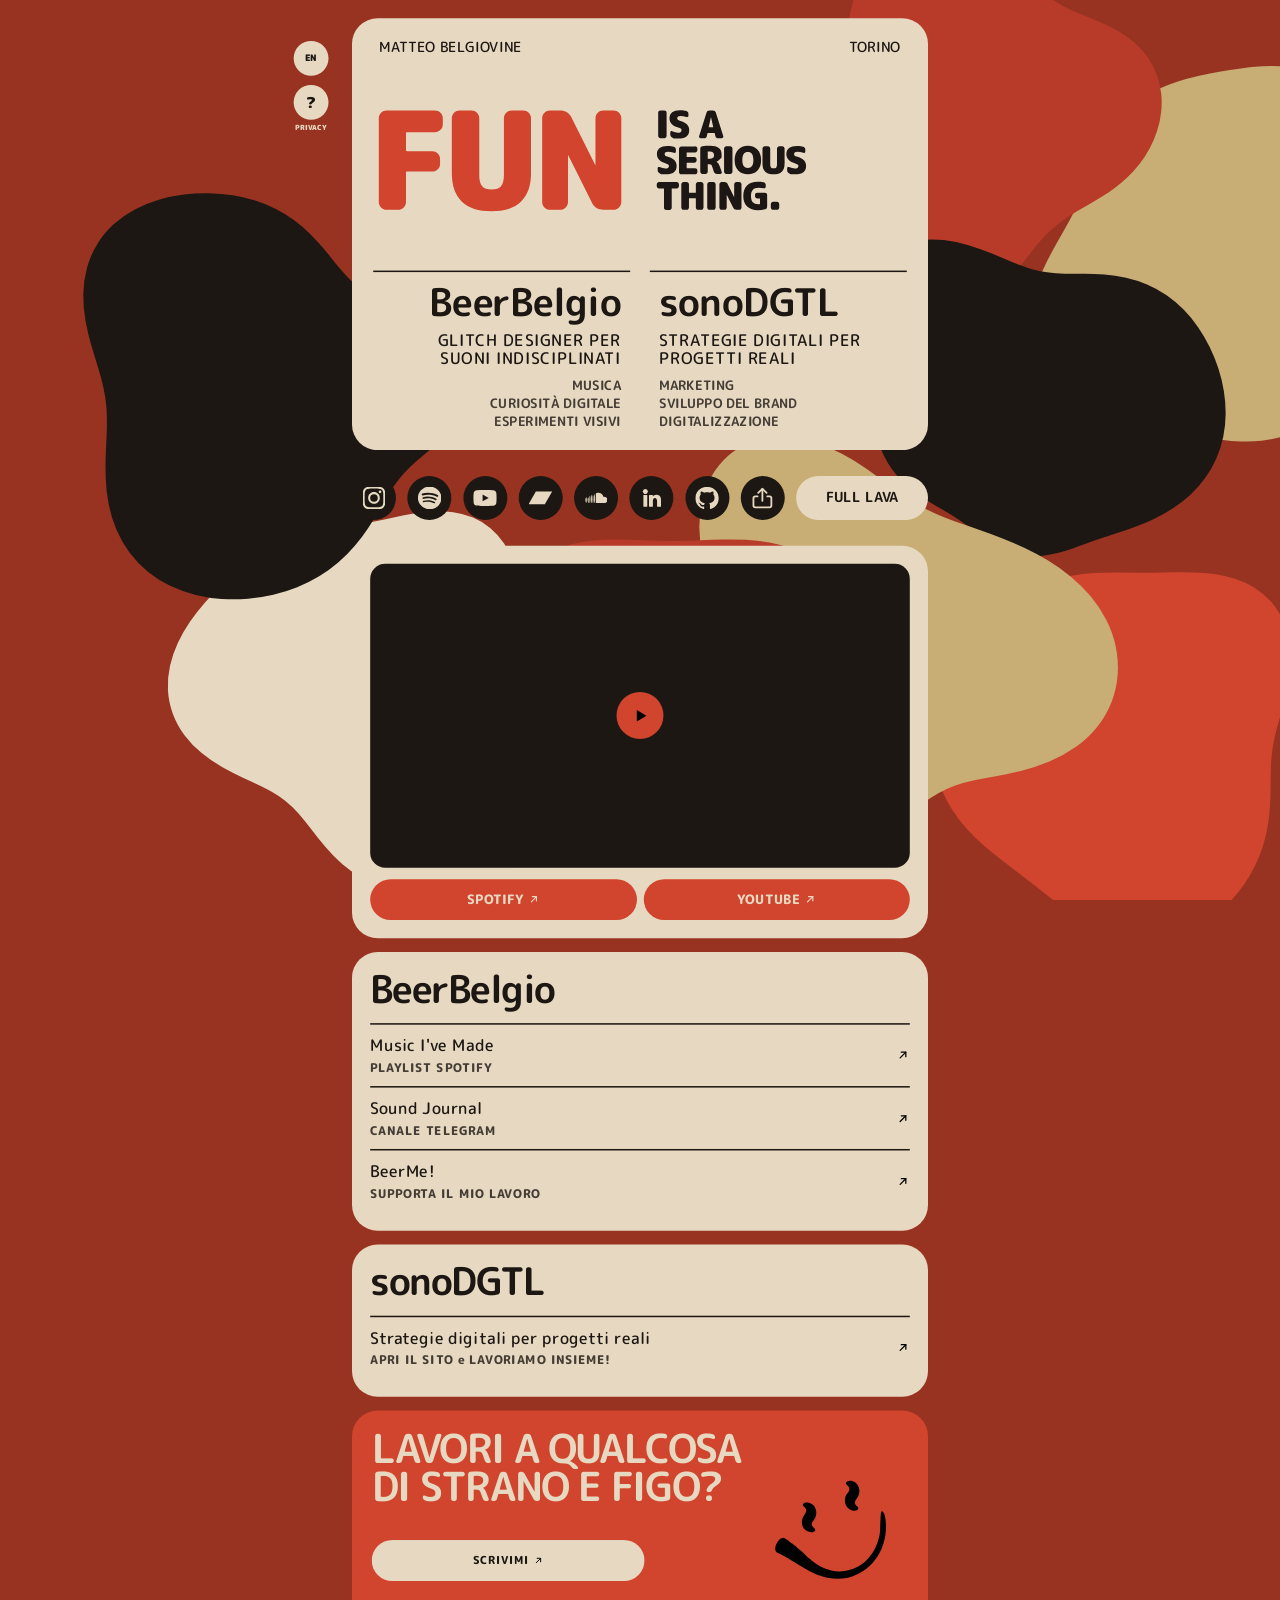
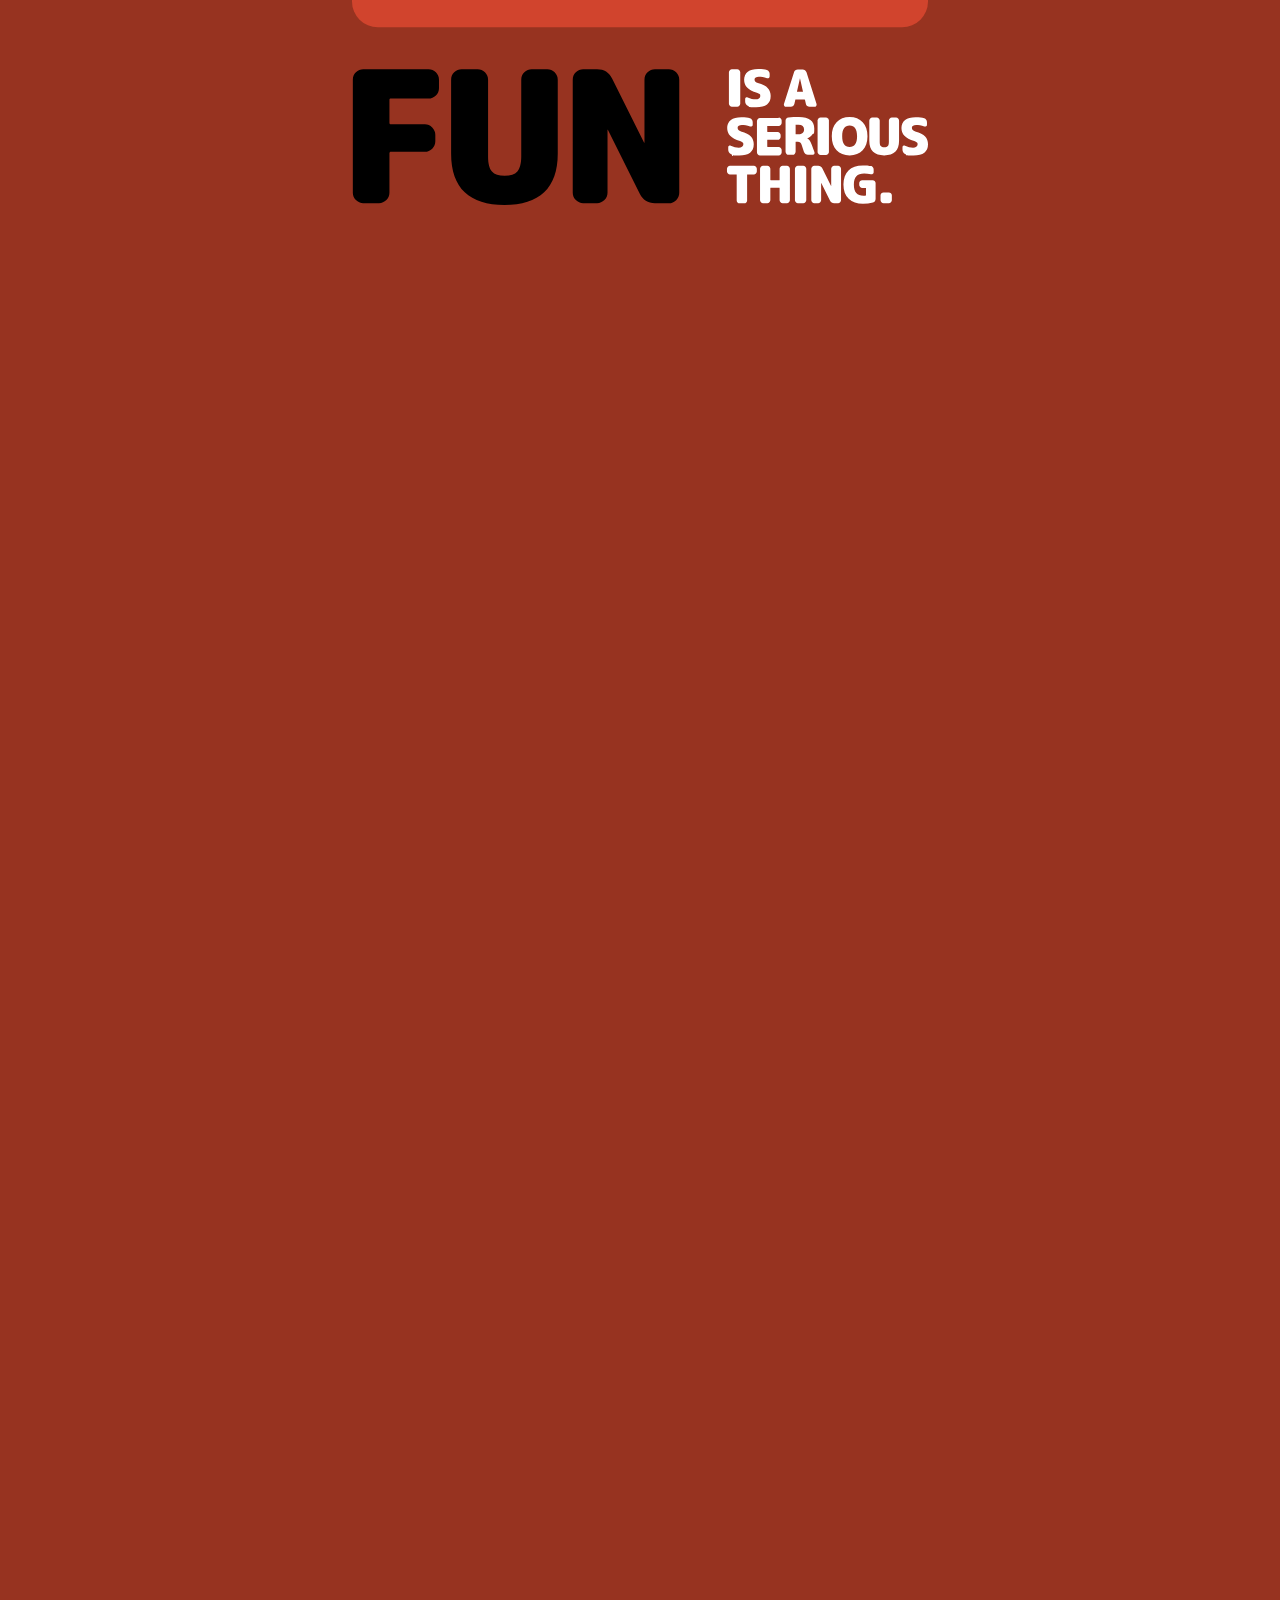
==== commit cea18d1c: "Add files via upload" ====
--- a/it/index.html
+++ b/it/index.html
@@ -32,13 +32,13 @@
   <meta name="twitter:image" content="https://beerbelgio.github.io/assets/og-image.png">
   <meta name="twitter:image:alt" content="BeerBelgio — Matteo Belgiovine">
 
-  <link rel="icon" href="/assets/favicon.svg?v=1101" type="image/svg+xml">
-  <link rel="stylesheet" href="/assets/fonts/m-plus-rounded-1c/font.css?v=1101">
-  <link rel="stylesheet" href="/style.css?v=1101">
+  <link rel="icon" href="/assets/favicon.svg?v=1102" type="image/svg+xml">
+  <link rel="stylesheet" href="/assets/fonts/m-plus-rounded-1c/font.css?v=1102">
+  <link rel="stylesheet" href="/style.css?v=1102">
 
   <script>
     (() => {
-      const BUILD_TOKEN = "1101";
+      const BUILD_TOKEN = "1102";
       let checking = false;
       async function ensureCurrentBuild() {
         if (checking) return;
@@ -96,11 +96,11 @@
       <p class="privacy-intro">Questo sito è volutamente leggero sul tracciamento.</p>
       <div class="privacy-copy">
         <section><h3>QUESTO SITO</h3><p>Il sito non utilizza analytics di prima parte, pixel pubblicitari, profilazione o tracker di marketing.</p></section>
-        <section><h3>HOSTING</h3><p>Il sito è ospitato tramite GitHub Pages. GitHub dichiara che gli indirizzi IP dei visitatori vengono registrati e conservati per finalità di sicurezza. <a href="https://docs.github.com/en/site-policy/privacy-policies/github-general-privacy-statement" target="_blank" rel="noopener noreferrer">Privacy Statement di GitHub <img class="privacy-link-arrow" src="/assets/icon-arrow-up-right.svg?v=1101" alt="" aria-hidden="true"></a></p></section>
-        <section><h3>YOUTUBE</h3><p>I video incorporati vengono caricati solo dopo che scegli di riprodurli e utilizzano la modalità Privacy-Enhanced di YouTube (<code>youtube-nocookie.com</code>). Dopo l’attivazione, Google / YouTube possono trattare dati secondo le proprie informative. <a href="https://support.google.com/youtube/answer/171780?hl=it" target="_blank" rel="noopener noreferrer">Informazioni sulla modalità Privacy-Enhanced <img class="privacy-link-arrow" src="/assets/icon-arrow-up-right.svg?v=1101" alt="" aria-hidden="true"></a></p></section>
+        <section><h3>HOSTING</h3><p>Il sito è ospitato tramite GitHub Pages. GitHub dichiara che gli indirizzi IP dei visitatori vengono registrati e conservati per finalità di sicurezza. <a href="https://docs.github.com/en/site-policy/privacy-policies/github-general-privacy-statement" target="_blank" rel="noopener noreferrer">Privacy Statement di GitHub <img class="privacy-link-arrow" src="/assets/icon-arrow-up-right.svg?v=1102" alt="" aria-hidden="true"></a></p></section>
+        <section><h3>YOUTUBE</h3><p>I video incorporati vengono caricati solo dopo che scegli di riprodurli e utilizzano la modalità Privacy-Enhanced di YouTube (<code>youtube-nocookie.com</code>). Dopo l’attivazione, Google / YouTube possono trattare dati secondo le proprie informative. <a href="https://support.google.com/youtube/answer/171780?hl=it" target="_blank" rel="noopener noreferrer">Informazioni sulla modalità Privacy-Enhanced <img class="privacy-link-arrow" src="/assets/icon-arrow-up-right.svg?v=1102" alt="" aria-hidden="true"></a></p></section>
         <section><h3>LINK ESTERNI</h3><p>I link musicali, social e professionali aprono servizi di terze parti. Una volta lasciato questo sito si applicano le rispettive informative privacy.</p></section>
         <section><h3>DATI DI CONTATTO</h3><p>“Scrivimi” prova ad aprire l’app email tramite un link <code>mailto:</code>; se non viene gestito, il sito mostra i campi destinatario, oggetto e messaggio da copiare nella propria webmail. Questo sito non invia né memorizza direttamente il messaggio. Se scrivi a Matteo, i dati forniti volontariamente vengono utilizzati per rispondere alla richiesta e gestire la relativa corrispondenza. La base giuridica è l’esecuzione di misure precontrattuali richieste dall’interessato, quando applicabile (art. 6(1)(b) GDPR); negli altri casi, il legittimo interesse a rispondere e gestire la corrispondenza (art. 6(1)(f)). Il conferimento dei dati di contatto è volontario.</p></section>
-        <section><h3>FORNITORE EMAIL</h3><p>Le email vengono ricevute tramite Gmail / Google. Google può trattare la corrispondenza secondo la propria informativa privacy e le garanzie applicabili ai trasferimenti internazionali. <a href="https://policies.google.com/privacy?hl=it" target="_blank" rel="noopener noreferrer">Privacy Policy di Google <img class="privacy-link-arrow" src="/assets/icon-arrow-up-right.svg?v=1101" alt="" aria-hidden="true"></a></p></section>
+        <section><h3>FORNITORE EMAIL</h3><p>Le email vengono ricevute tramite Gmail / Google. Google può trattare la corrispondenza secondo la propria informativa privacy e le garanzie applicabili ai trasferimenti internazionali. <a href="https://policies.google.com/privacy?hl=it" target="_blank" rel="noopener noreferrer">Privacy Policy di Google <img class="privacy-link-arrow" src="/assets/icon-arrow-up-right.svg?v=1102" alt="" aria-hidden="true"></a></p></section>
         <section><h3>CONSERVAZIONE E DIRITTI</h3><p>La corrispondenza viene conservata solo per il tempo ragionevolmente necessario alla richiesta, all’eventuale rapporto conseguente e agli obblighi legali o contabili applicabili. Matteo non effettua tramite questo sito processi decisionali automatizzati o profilazione. Nei casi previsti dal GDPR puoi chiedere accesso, rettifica, cancellazione, limitazione, opposizione o portabilità, quando applicabili, e presentare reclamo all’autorità di controllo competente.</p></section>
         <section><h3>TITOLARE / CONTATTO</h3><p>Matteo Belgiovine — Torino, Italia<br><a href="mailto:matteo.sonodgtl@gmail.com">matteo.sonodgtl@gmail.com</a></p></section>
       </div>
@@ -123,13 +123,13 @@
       </div>
       <div class="hero-meta">
         <span>MATTEO BELGIOVINE</span>
-        <span class="hero-location"><span class="location-city">TORINO<span class="location-comma">,</span></span><span class="location-country">ITALIA</span></span>
+        <span class="hero-location"><span class="location-city">TORINO<span class="location-comma" hidden>,</span></span><span class="location-country" hidden></span></span>
       </div>
 
       <h1 id="hero-title" class="hero-claim-art-wrap">
         <picture class="hero-claim-picture">
-          <source media="(pointer: coarse) and (orientation: portrait)" srcset="/assets/claim-portrait.svg?v=1101">
-          <img class="hero-claim-art" src="/assets/claim.svg?v=1101" alt="FUN IS A SERIOUS THING.">
+          <source media="(pointer: coarse) and (orientation: portrait)" srcset="/assets/claim-portrait.svg?v=1102">
+          <img class="hero-claim-art" src="/assets/claim.svg?v=1102" alt="FUN IS A SERIOUS THING.">
         </picture>
       </h1>
 
@@ -162,14 +162,14 @@
 
     <div class="quick-actions">
       <nav class="platforms" aria-label="Piattaforme principali">
-        <a href="https://www.instagram.com/beerbelgio" target="_blank" rel="noopener noreferrer" aria-label="Instagram"><img class="platform-icon" src="/assets/icon-instagram.svg?v=1101" alt=""></a>
-        <a href="https://open.spotify.com/intl-it/artist/6f2uqxxXSBY0WYe5qpEMO0?si=txOc3IltQOeGPD7Iq0KtQw" target="_blank" rel="noopener noreferrer" aria-label="Spotify"><img class="platform-icon" src="/assets/icon-spotify.svg?v=1101" alt=""></a>
-        <a href="https://www.youtube.com/@beerbelgio" target="_blank" rel="noopener noreferrer" aria-label="YouTube"><img class="platform-icon" src="/assets/icon-youtube.svg?v=1101" alt=""></a>
-        <a href="https://beerbelgio.bandcamp.com/" target="_blank" rel="noopener noreferrer" aria-label="Bandcamp"><img class="platform-icon" src="/assets/icon-bandcamp.svg?v=1101" alt=""></a>
-        <a href="https://soundcloud.com/beerbelgio" target="_blank" rel="noopener noreferrer" aria-label="SoundCloud"><img class="platform-icon" src="/assets/icon-soundcloud.svg?v=1101" alt=""></a>
-        <a href="https://www.linkedin.com/in/matteo-belgiovine-421177164/" target="_blank" rel="noopener noreferrer" aria-label="LinkedIn"><img class="platform-icon" src="/assets/icon-linkedin.svg?v=1101" alt=""></a>
-        <a href="https://github.com/BeerBelgio" target="_blank" rel="noopener noreferrer" aria-label="GitHub"><img class="platform-icon" src="/assets/icon-github.svg?v=1101" alt=""></a>
-        <button class="platform-share" id="share-site" type="button" aria-label="Condividi questo sito" title="Condividi questo sito"><img class="platform-icon" src="/assets/icon-share.svg?v=1101" alt=""></button>
+        <a href="https://www.instagram.com/beerbelgio" target="_blank" rel="noopener noreferrer" aria-label="Instagram"><img class="platform-icon" src="/assets/icon-instagram.svg?v=1102" alt=""></a>
+        <a href="https://open.spotify.com/intl-it/artist/6f2uqxxXSBY0WYe5qpEMO0?si=txOc3IltQOeGPD7Iq0KtQw" target="_blank" rel="noopener noreferrer" aria-label="Spotify"><img class="platform-icon" src="/assets/icon-spotify.svg?v=1102" alt=""></a>
+        <a href="https://www.youtube.com/@beerbelgio" target="_blank" rel="noopener noreferrer" aria-label="YouTube"><img class="platform-icon" src="/assets/icon-youtube.svg?v=1102" alt=""></a>
+        <a href="https://beerbelgio.bandcamp.com/" target="_blank" rel="noopener noreferrer" aria-label="Bandcamp"><img class="platform-icon" src="/assets/icon-bandcamp.svg?v=1102" alt=""></a>
+        <a href="https://soundcloud.com/beerbelgio" target="_blank" rel="noopener noreferrer" aria-label="SoundCloud"><img class="platform-icon" src="/assets/icon-soundcloud.svg?v=1102" alt=""></a>
+        <a href="https://www.linkedin.com/in/matteo-belgiovine-421177164/" target="_blank" rel="noopener noreferrer" aria-label="LinkedIn"><img class="platform-icon" src="/assets/icon-linkedin.svg?v=1102" alt=""></a>
+        <a href="https://github.com/BeerBelgio" target="_blank" rel="noopener noreferrer" aria-label="GitHub"><img class="platform-icon" src="/assets/icon-github.svg?v=1102" alt=""></a>
+        <button class="platform-share" id="share-site" type="button" aria-label="Condividi questo sito" title="Condividi questo sito"><img class="platform-icon" src="/assets/icon-share.svg?v=1102" alt=""></button>
       </nav>
 
       <button class="lava-toggle" id="lava-toggle" type="button" aria-pressed="false">
@@ -185,12 +185,12 @@
         data-youtube-id="8kaRScePKms"
         data-youtube-list="OLAK5uy_lhZT4kA-28vSo5-pz2SOYputOBcnqwUYM"
         aria-label="Riproduci Sounds Like Something su YouTube">
-        <span class="play"><img src="/assets/icon-play.svg?v=1101" alt=""></span>
+        <span class="play"><img src="/assets/icon-play.svg?v=1102" alt=""></span>
       </button>
 
       <div class="cta-row">
-        <a href="https://open.spotify.com/intl-it/artist/6f2uqxxXSBY0WYe5qpEMO0?si=WlXgoVD5QQej0EATIzLRXA&nd=1&dlsi=f950cc11a46f4bed" target="_blank" rel="noopener noreferrer">SPOTIFY <img class="inline-arrow" src="/assets/icon-arrow-up-right-cream.svg?v=1101" alt=""></a>
-        <a href="https://www.youtube.com/@beerbelgio" target="_blank" rel="noopener noreferrer">YOUTUBE <img class="inline-arrow" src="/assets/icon-arrow-up-right-cream.svg?v=1101" alt=""></a>
+        <a href="https://open.spotify.com/intl-it/artist/6f2uqxxXSBY0WYe5qpEMO0?si=WlXgoVD5QQej0EATIzLRXA&nd=1&dlsi=f950cc11a46f4bed" target="_blank" rel="noopener noreferrer">SPOTIFY <img class="inline-arrow" src="/assets/icon-arrow-up-right-cream.svg?v=1102" alt=""></a>
+        <a href="https://www.youtube.com/@beerbelgio" target="_blank" rel="noopener noreferrer">YOUTUBE <img class="inline-arrow" src="/assets/icon-arrow-up-right-cream.svg?v=1102" alt=""></a>
       </div>
     </section>
 
@@ -202,7 +202,7 @@
           Music I've Made
           <small>PLAYLIST SPOTIFY</small>
         </span>
-        <span class="arrow"><img src="/assets/icon-arrow-up-right.svg?v=1101" alt=""></span>
+        <span class="arrow"><img src="/assets/icon-arrow-up-right.svg?v=1102" alt=""></span>
       </a>
 
       <a href="https://t.me/beerbelgio_soundjournal" target="_blank" rel="noopener noreferrer">
@@ -210,7 +210,7 @@
           Sound Journal
           <small>CANALE TELEGRAM</small>
         </span>
-        <span class="arrow"><img src="/assets/icon-arrow-up-right.svg?v=1101" alt=""></span>
+        <span class="arrow"><img src="/assets/icon-arrow-up-right.svg?v=1102" alt=""></span>
       </a>
 
       <a href="https://ko-fi.com/beerbelgio" target="_blank" rel="noopener noreferrer">
@@ -218,7 +218,7 @@
           BeerMe!
           <small>SUPPORTA IL MIO LAVORO</small>
         </span>
-        <span class="arrow"><img src="/assets/icon-arrow-up-right.svg?v=1101" alt=""></span>
+        <span class="arrow"><img src="/assets/icon-arrow-up-right.svg?v=1102" alt=""></span>
       </a>
     </section>
 
@@ -230,7 +230,7 @@
           Strategie digitali per <br class="mobile-only-break">progetti reali
           <small>APRI IL SITO <br class="mobile-only-break"><span class="sonodgtl-cta-separator">e </span>LAVORIAMO INSIEME!</small>
         </span>
-        <span class="arrow"><img src="/assets/icon-arrow-up-right.svg?v=1101" alt=""></span>
+        <span class="arrow"><img src="/assets/icon-arrow-up-right.svg?v=1102" alt=""></span>
       </a>
     </section>
 
@@ -243,12 +243,12 @@
       <div class="contact-lower">
         <a class="write-button" id="hub-write-me"
            href="mailto:matteo.sonodgtl@gmail.com?subject=Qualcosa%20di%20strano%20e%20figo&body=Ciao%20Matteo%2C%0A%0ACHI%20SONO%3A%0A%0AI%20MIEI%20LINK%3A%0A%0AA%20COSA%20STO%20LAVORANDO%3A%0A%0APERCH%C3%89%20TI%20STO%20SCRIVENDO%3A%0A">
-          SCRIVIMI <img class="inline-arrow" src="/assets/icon-arrow-up-right.svg?v=1101" alt="">
+          SCRIVIMI <img class="inline-arrow" src="/assets/icon-arrow-up-right.svg?v=1102" alt="">
         </a>
       </div>
 
       <img class="contact-smile contact-smile-full"
-           src="/assets/smile-eyes.svg?v=1101"
+           src="/assets/smile-eyes.svg?v=1102"
            alt=""
            aria-hidden="true">
     </section>
@@ -337,8 +337,8 @@
     </div>
   </div>
 
-  <script src="/lava.js?v=1101"></script>
-  <script src="/script.js?v=1101"></script>
-  <script src="/privacy.js?v=1101"></script>
+  <script src="/lava.js?v=1102"></script>
+  <script src="/script.js?v=1102"></script>
+  <script src="/privacy.js?v=1102"></script>
 </body>
 </html>
--- a/assets/fonts/m-plus-rounded-1c/font.css
+++ b/assets/fonts/m-plus-rounded-1c/font.css
@@ -2,7 +2,7 @@
 
 @font-face {
   font-family: "M PLUS Rounded 1c";
-  src: url("./m-plus-rounded-1c-latin-100-normal.woff2?v=1101") format("woff2");
+  src: url("./m-plus-rounded-1c-latin-100-normal.woff2?v=1102") format("woff2");
   font-style: normal;
   font-weight: 100;
   font-display: swap;
@@ -10,7 +10,7 @@
 
 @font-face {
   font-family: "M PLUS Rounded 1c";
-  src: url("./m-plus-rounded-1c-latin-300-normal.woff2?v=1101") format("woff2");
+  src: url("./m-plus-rounded-1c-latin-300-normal.woff2?v=1102") format("woff2");
   font-style: normal;
   font-weight: 300;
   font-display: swap;
@@ -18,7 +18,7 @@
 
 @font-face {
   font-family: "M PLUS Rounded 1c";
-  src: url("./m-plus-rounded-1c-latin-400-normal.woff2?v=1101") format("woff2");
+  src: url("./m-plus-rounded-1c-latin-400-normal.woff2?v=1102") format("woff2");
   font-style: normal;
   font-weight: 400;
   font-display: swap;
@@ -26,7 +26,7 @@
 
 @font-face {
   font-family: "M PLUS Rounded 1c";
-  src: url("./m-plus-rounded-1c-latin-500-normal.woff2?v=1101") format("woff2");
+  src: url("./m-plus-rounded-1c-latin-500-normal.woff2?v=1102") format("woff2");
   font-style: normal;
   font-weight: 500;
   font-display: swap;
@@ -34,7 +34,7 @@
 
 @font-face {
   font-family: "M PLUS Rounded 1c";
-  src: url("./m-plus-rounded-1c-latin-700-normal.woff2?v=1101") format("woff2");
+  src: url("./m-plus-rounded-1c-latin-700-normal.woff2?v=1102") format("woff2");
   font-style: normal;
   font-weight: 700;
   font-display: swap;
@@ -42,7 +42,7 @@
 
 @font-face {
   font-family: "M PLUS Rounded 1c";
-  src: url("./m-plus-rounded-1c-latin-800-normal.woff2?v=1101") format("woff2");
+  src: url("./m-plus-rounded-1c-latin-800-normal.woff2?v=1102") format("woff2");
   font-style: normal;
   font-weight: 800;
   font-display: swap;
@@ -50,7 +50,7 @@
 
 @font-face {
   font-family: "M PLUS Rounded 1c";
-  src: url("./m-plus-rounded-1c-latin-900-normal.woff2?v=1101") format("woff2");
+  src: url("./m-plus-rounded-1c-latin-900-normal.woff2?v=1102") format("woff2");
   font-style: normal;
   font-weight: 900;
   font-display: swap;
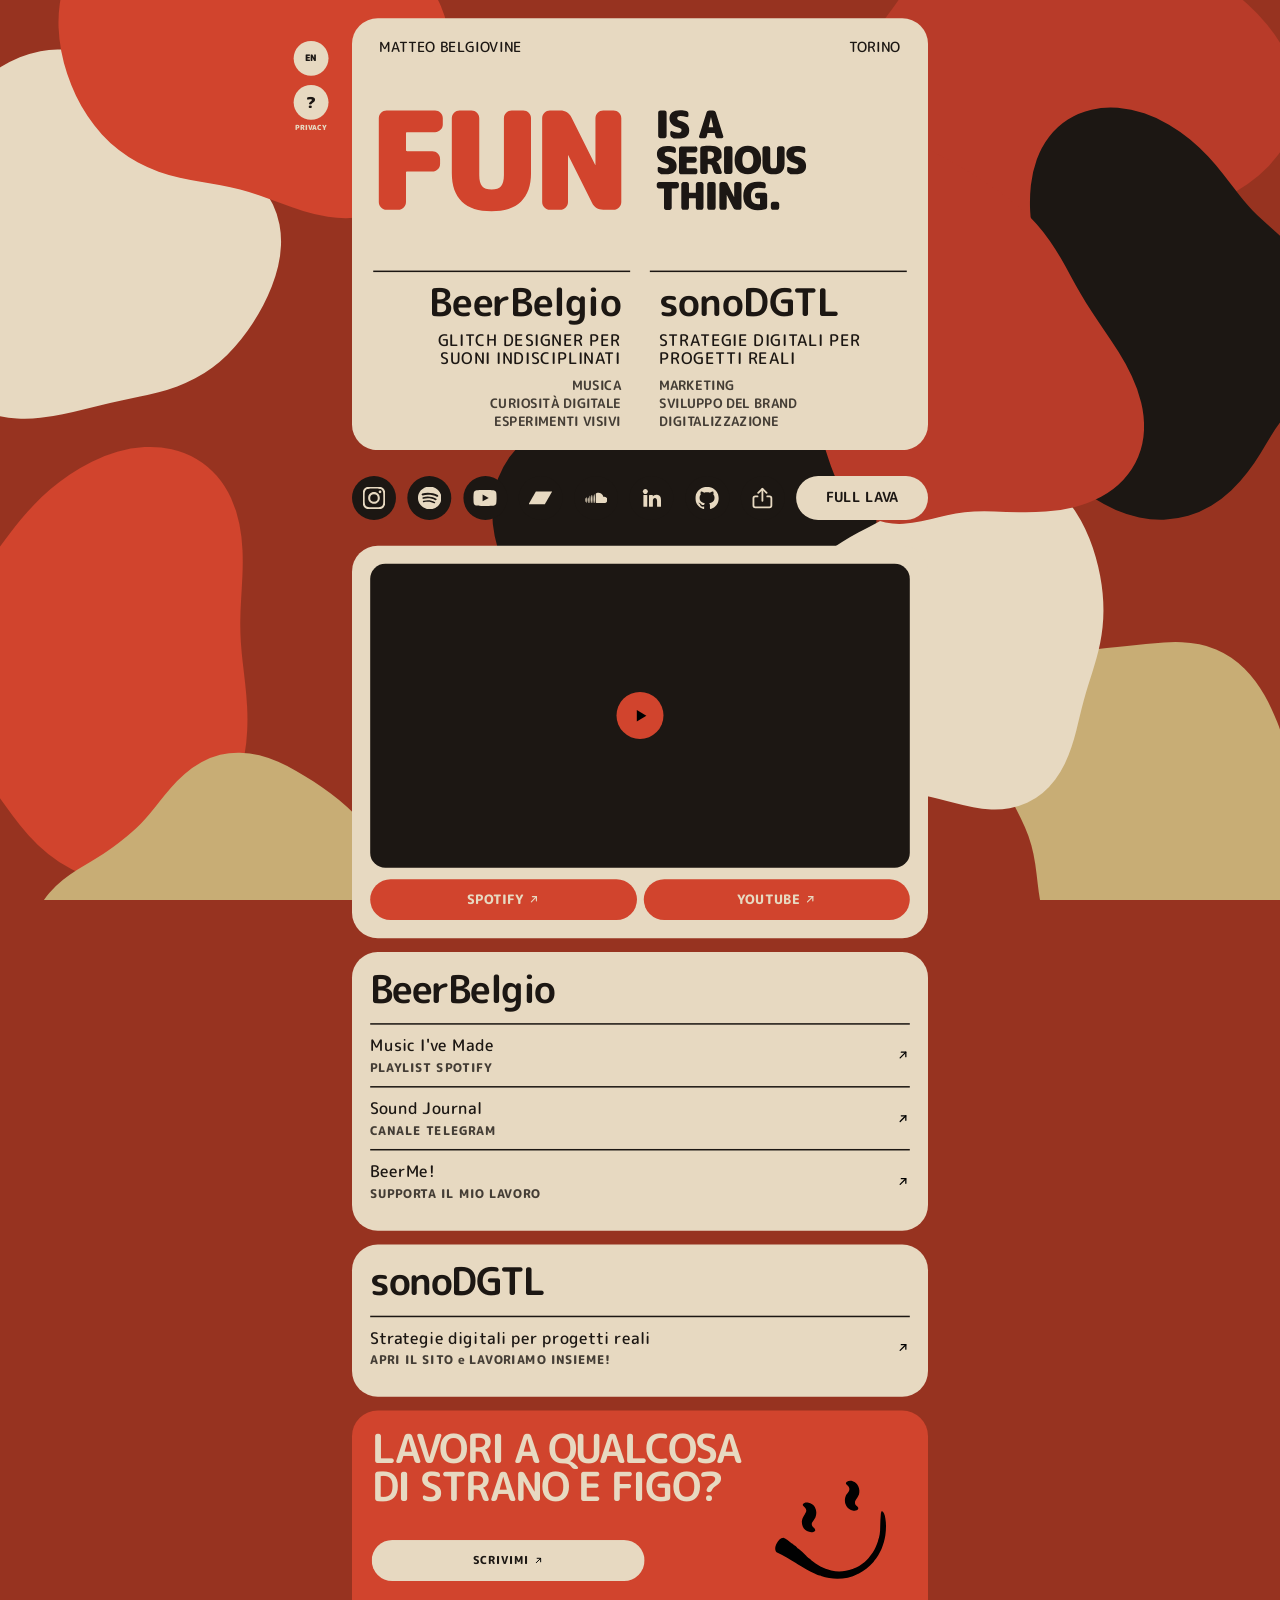
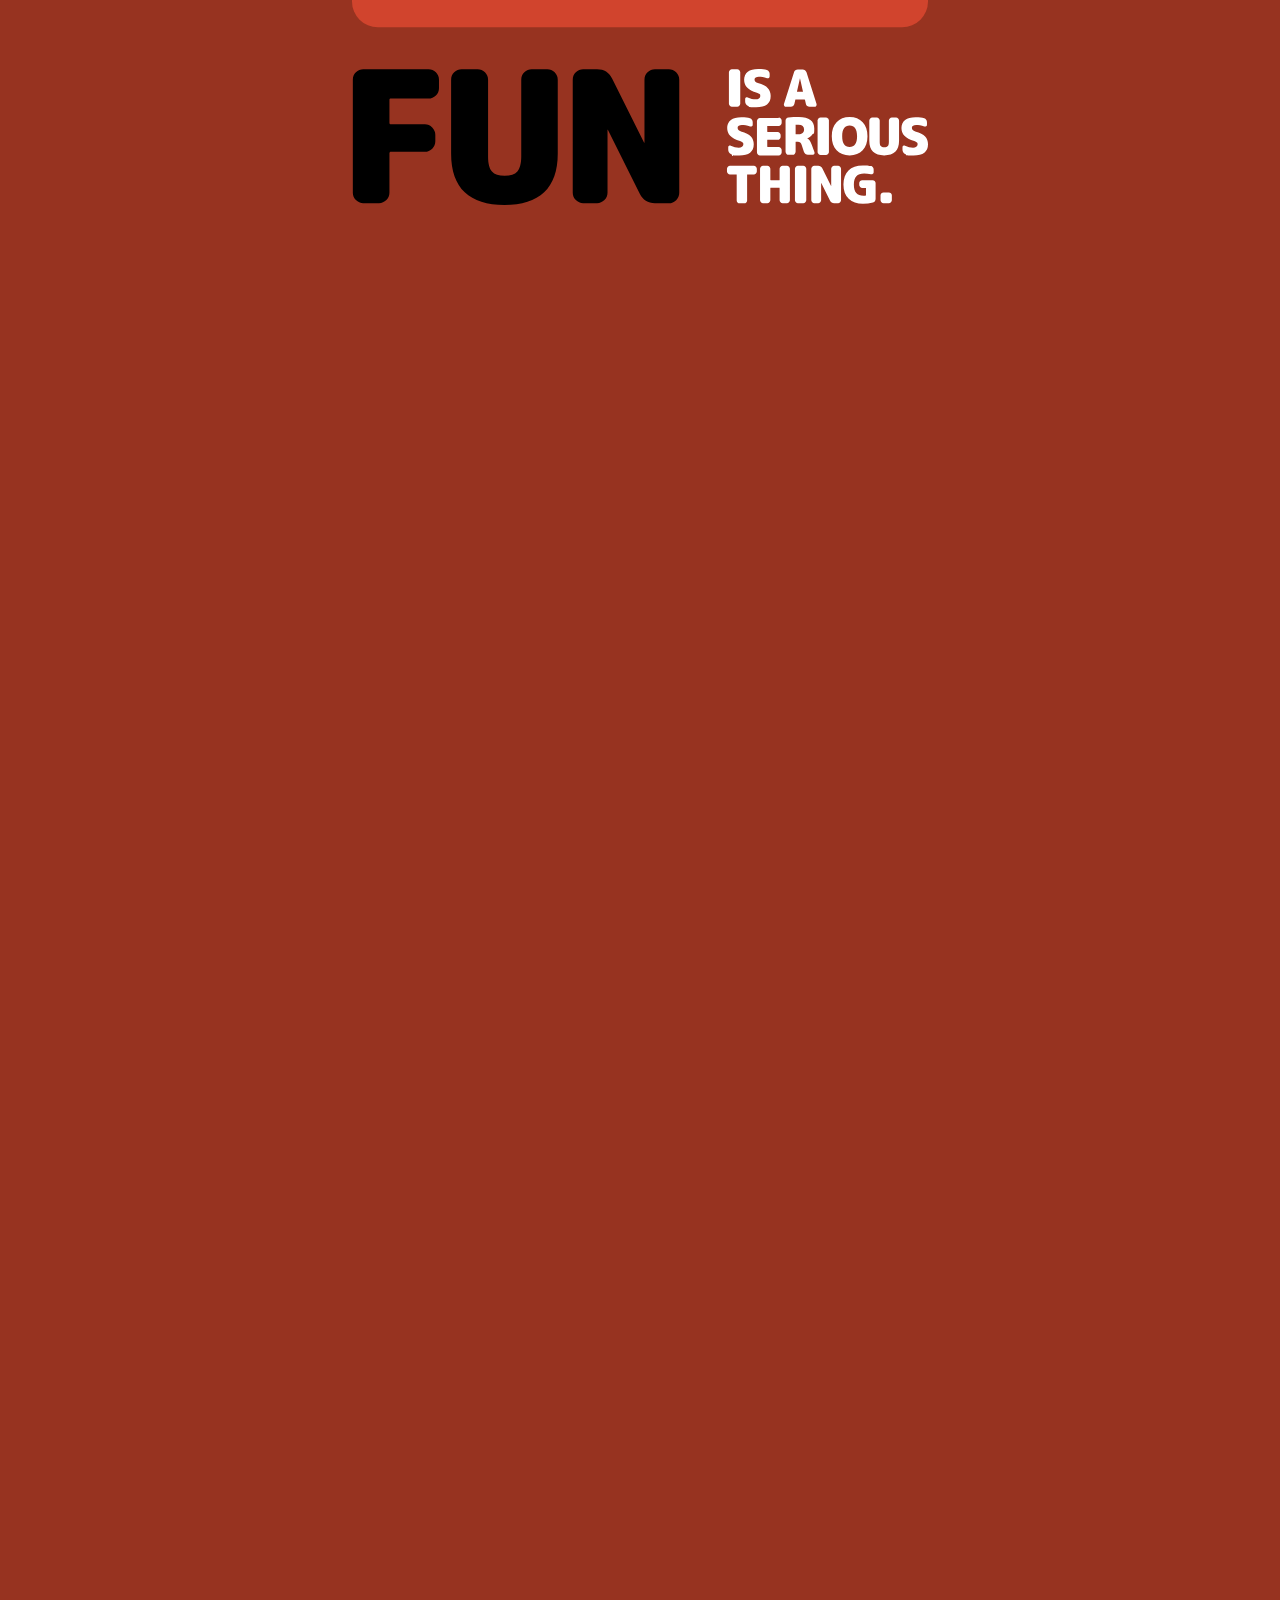
==== commit 047935e9: "Add files via upload" ====
--- a/it/index.html
+++ b/it/index.html
@@ -32,13 +32,13 @@
   <meta name="twitter:image" content="https://beerbelgio.github.io/assets/og-image.png">
   <meta name="twitter:image:alt" content="BeerBelgio — Matteo Belgiovine">
 
-  <link rel="icon" href="/assets/favicon.svg?v=1102" type="image/svg+xml">
-  <link rel="stylesheet" href="/assets/fonts/m-plus-rounded-1c/font.css?v=1102">
-  <link rel="stylesheet" href="/style.css?v=1102">
+  <link rel="icon" href="/assets/favicon.svg?v=1200" type="image/svg+xml">
+  <link rel="stylesheet" href="/assets/fonts/m-plus-rounded-1c/font.css?v=1200">
+  <link rel="stylesheet" href="/style.css?v=1200">
 
   <script>
     (() => {
-      const BUILD_TOKEN = "1102";
+      const BUILD_TOKEN = "1200";
       let checking = false;
       async function ensureCurrentBuild() {
         if (checking) return;
@@ -96,11 +96,11 @@
       <p class="privacy-intro">Questo sito è volutamente leggero sul tracciamento.</p>
       <div class="privacy-copy">
         <section><h3>QUESTO SITO</h3><p>Il sito non utilizza analytics di prima parte, pixel pubblicitari, profilazione o tracker di marketing.</p></section>
-        <section><h3>HOSTING</h3><p>Il sito è ospitato tramite GitHub Pages. GitHub dichiara che gli indirizzi IP dei visitatori vengono registrati e conservati per finalità di sicurezza. <a href="https://docs.github.com/en/site-policy/privacy-policies/github-general-privacy-statement" target="_blank" rel="noopener noreferrer">Privacy Statement di GitHub <img class="privacy-link-arrow" src="/assets/icon-arrow-up-right.svg?v=1102" alt="" aria-hidden="true"></a></p></section>
-        <section><h3>YOUTUBE</h3><p>I video incorporati vengono caricati solo dopo che scegli di riprodurli e utilizzano la modalità Privacy-Enhanced di YouTube (<code>youtube-nocookie.com</code>). Dopo l’attivazione, Google / YouTube possono trattare dati secondo le proprie informative. <a href="https://support.google.com/youtube/answer/171780?hl=it" target="_blank" rel="noopener noreferrer">Informazioni sulla modalità Privacy-Enhanced <img class="privacy-link-arrow" src="/assets/icon-arrow-up-right.svg?v=1102" alt="" aria-hidden="true"></a></p></section>
+        <section><h3>HOSTING</h3><p>Il sito è ospitato tramite GitHub Pages. GitHub dichiara che gli indirizzi IP dei visitatori vengono registrati e conservati per finalità di sicurezza. <a href="https://docs.github.com/en/site-policy/privacy-policies/github-general-privacy-statement" target="_blank" rel="noopener noreferrer">Privacy Statement di GitHub <img class="privacy-link-arrow" src="/assets/icon-arrow-up-right.svg?v=1200" alt="" aria-hidden="true"></a></p></section>
+        <section><h3>YOUTUBE</h3><p>I video incorporati vengono caricati solo dopo che scegli di riprodurli e utilizzano la modalità Privacy-Enhanced di YouTube (<code>youtube-nocookie.com</code>). Dopo l’attivazione, Google / YouTube possono trattare dati secondo le proprie informative. <a href="https://support.google.com/youtube/answer/171780?hl=it" target="_blank" rel="noopener noreferrer">Informazioni sulla modalità Privacy-Enhanced <img class="privacy-link-arrow" src="/assets/icon-arrow-up-right.svg?v=1200" alt="" aria-hidden="true"></a></p></section>
         <section><h3>LINK ESTERNI</h3><p>I link musicali, social e professionali aprono servizi di terze parti. Una volta lasciato questo sito si applicano le rispettive informative privacy.</p></section>
         <section><h3>DATI DI CONTATTO</h3><p>“Scrivimi” prova ad aprire l’app email tramite un link <code>mailto:</code>; se non viene gestito, il sito mostra i campi destinatario, oggetto e messaggio da copiare nella propria webmail. Questo sito non invia né memorizza direttamente il messaggio. Se scrivi a Matteo, i dati forniti volontariamente vengono utilizzati per rispondere alla richiesta e gestire la relativa corrispondenza. La base giuridica è l’esecuzione di misure precontrattuali richieste dall’interessato, quando applicabile (art. 6(1)(b) GDPR); negli altri casi, il legittimo interesse a rispondere e gestire la corrispondenza (art. 6(1)(f)). Il conferimento dei dati di contatto è volontario.</p></section>
-        <section><h3>FORNITORE EMAIL</h3><p>Le email vengono ricevute tramite Gmail / Google. Google può trattare la corrispondenza secondo la propria informativa privacy e le garanzie applicabili ai trasferimenti internazionali. <a href="https://policies.google.com/privacy?hl=it" target="_blank" rel="noopener noreferrer">Privacy Policy di Google <img class="privacy-link-arrow" src="/assets/icon-arrow-up-right.svg?v=1102" alt="" aria-hidden="true"></a></p></section>
+        <section><h3>FORNITORE EMAIL</h3><p>Le email vengono ricevute tramite Gmail / Google. Google può trattare la corrispondenza secondo la propria informativa privacy e le garanzie applicabili ai trasferimenti internazionali. <a href="https://policies.google.com/privacy?hl=it" target="_blank" rel="noopener noreferrer">Privacy Policy di Google <img class="privacy-link-arrow" src="/assets/icon-arrow-up-right.svg?v=1200" alt="" aria-hidden="true"></a></p></section>
         <section><h3>CONSERVAZIONE E DIRITTI</h3><p>La corrispondenza viene conservata solo per il tempo ragionevolmente necessario alla richiesta, all’eventuale rapporto conseguente e agli obblighi legali o contabili applicabili. Matteo non effettua tramite questo sito processi decisionali automatizzati o profilazione. Nei casi previsti dal GDPR puoi chiedere accesso, rettifica, cancellazione, limitazione, opposizione o portabilità, quando applicabili, e presentare reclamo all’autorità di controllo competente.</p></section>
         <section><h3>TITOLARE / CONTATTO</h3><p>Matteo Belgiovine — Torino, Italia<br><a href="mailto:matteo.sonodgtl@gmail.com">matteo.sonodgtl@gmail.com</a></p></section>
       </div>
@@ -128,8 +128,8 @@
 
       <h1 id="hero-title" class="hero-claim-art-wrap">
         <picture class="hero-claim-picture">
-          <source media="(pointer: coarse) and (orientation: portrait)" srcset="/assets/claim-portrait.svg?v=1102">
-          <img class="hero-claim-art" src="/assets/claim.svg?v=1102" alt="FUN IS A SERIOUS THING.">
+          <source media="(pointer: coarse) and (orientation: portrait)" srcset="/assets/claim-portrait.svg?v=1200">
+          <img class="hero-claim-art" src="/assets/claim.svg?v=1200" alt="FUN IS A SERIOUS THING.">
         </picture>
       </h1>
 
@@ -162,14 +162,14 @@
 
     <div class="quick-actions">
       <nav class="platforms" aria-label="Piattaforme principali">
-        <a href="https://www.instagram.com/beerbelgio" target="_blank" rel="noopener noreferrer" aria-label="Instagram"><img class="platform-icon" src="/assets/icon-instagram.svg?v=1102" alt=""></a>
-        <a href="https://open.spotify.com/intl-it/artist/6f2uqxxXSBY0WYe5qpEMO0?si=txOc3IltQOeGPD7Iq0KtQw" target="_blank" rel="noopener noreferrer" aria-label="Spotify"><img class="platform-icon" src="/assets/icon-spotify.svg?v=1102" alt=""></a>
-        <a href="https://www.youtube.com/@beerbelgio" target="_blank" rel="noopener noreferrer" aria-label="YouTube"><img class="platform-icon" src="/assets/icon-youtube.svg?v=1102" alt=""></a>
-        <a href="https://beerbelgio.bandcamp.com/" target="_blank" rel="noopener noreferrer" aria-label="Bandcamp"><img class="platform-icon" src="/assets/icon-bandcamp.svg?v=1102" alt=""></a>
-        <a href="https://soundcloud.com/beerbelgio" target="_blank" rel="noopener noreferrer" aria-label="SoundCloud"><img class="platform-icon" src="/assets/icon-soundcloud.svg?v=1102" alt=""></a>
-        <a href="https://www.linkedin.com/in/matteo-belgiovine-421177164/" target="_blank" rel="noopener noreferrer" aria-label="LinkedIn"><img class="platform-icon" src="/assets/icon-linkedin.svg?v=1102" alt=""></a>
-        <a href="https://github.com/BeerBelgio" target="_blank" rel="noopener noreferrer" aria-label="GitHub"><img class="platform-icon" src="/assets/icon-github.svg?v=1102" alt=""></a>
-        <button class="platform-share" id="share-site" type="button" aria-label="Condividi questo sito" title="Condividi questo sito"><img class="platform-icon" src="/assets/icon-share.svg?v=1102" alt=""></button>
+        <a href="https://www.instagram.com/beerbelgio" target="_blank" rel="noopener noreferrer" aria-label="Instagram"><img class="platform-icon" src="/assets/icon-instagram.svg?v=1200" alt=""></a>
+        <a href="https://open.spotify.com/intl-it/artist/6f2uqxxXSBY0WYe5qpEMO0?si=txOc3IltQOeGPD7Iq0KtQw" target="_blank" rel="noopener noreferrer" aria-label="Spotify"><img class="platform-icon" src="/assets/icon-spotify.svg?v=1200" alt=""></a>
+        <a href="https://www.youtube.com/@beerbelgio" target="_blank" rel="noopener noreferrer" aria-label="YouTube"><img class="platform-icon" src="/assets/icon-youtube.svg?v=1200" alt=""></a>
+        <a href="https://beerbelgio.bandcamp.com/" target="_blank" rel="noopener noreferrer" aria-label="Bandcamp"><img class="platform-icon" src="/assets/icon-bandcamp.svg?v=1200" alt=""></a>
+        <a href="https://soundcloud.com/beerbelgio" target="_blank" rel="noopener noreferrer" aria-label="SoundCloud"><img class="platform-icon" src="/assets/icon-soundcloud.svg?v=1200" alt=""></a>
+        <a href="https://www.linkedin.com/in/matteo-belgiovine-421177164/" target="_blank" rel="noopener noreferrer" aria-label="LinkedIn"><img class="platform-icon" src="/assets/icon-linkedin.svg?v=1200" alt=""></a>
+        <a href="https://github.com/BeerBelgio" target="_blank" rel="noopener noreferrer" aria-label="GitHub"><img class="platform-icon" src="/assets/icon-github.svg?v=1200" alt=""></a>
+        <button class="platform-share" id="share-site" type="button" aria-label="Condividi questo sito" title="Condividi questo sito"><img class="platform-icon" src="/assets/icon-share.svg?v=1200" alt=""></button>
       </nav>
 
       <button class="lava-toggle" id="lava-toggle" type="button" aria-pressed="false">
@@ -185,12 +185,12 @@
         data-youtube-id="8kaRScePKms"
         data-youtube-list="OLAK5uy_lhZT4kA-28vSo5-pz2SOYputOBcnqwUYM"
         aria-label="Riproduci Sounds Like Something su YouTube">
-        <span class="play"><img src="/assets/icon-play.svg?v=1102" alt=""></span>
+        <span class="play"><img src="/assets/icon-play.svg?v=1200" alt=""></span>
       </button>
 
       <div class="cta-row">
-        <a href="https://open.spotify.com/intl-it/artist/6f2uqxxXSBY0WYe5qpEMO0?si=WlXgoVD5QQej0EATIzLRXA&nd=1&dlsi=f950cc11a46f4bed" target="_blank" rel="noopener noreferrer">SPOTIFY <img class="inline-arrow" src="/assets/icon-arrow-up-right-cream.svg?v=1102" alt=""></a>
-        <a href="https://www.youtube.com/@beerbelgio" target="_blank" rel="noopener noreferrer">YOUTUBE <img class="inline-arrow" src="/assets/icon-arrow-up-right-cream.svg?v=1102" alt=""></a>
+        <a href="https://open.spotify.com/intl-it/artist/6f2uqxxXSBY0WYe5qpEMO0?si=WlXgoVD5QQej0EATIzLRXA&nd=1&dlsi=f950cc11a46f4bed" target="_blank" rel="noopener noreferrer">SPOTIFY <img class="inline-arrow" src="/assets/icon-arrow-up-right-cream.svg?v=1200" alt=""></a>
+        <a href="https://www.youtube.com/@beerbelgio" target="_blank" rel="noopener noreferrer">YOUTUBE <img class="inline-arrow" src="/assets/icon-arrow-up-right-cream.svg?v=1200" alt=""></a>
       </div>
     </section>
 
@@ -202,7 +202,7 @@
           Music I've Made
           <small>PLAYLIST SPOTIFY</small>
         </span>
-        <span class="arrow"><img src="/assets/icon-arrow-up-right.svg?v=1102" alt=""></span>
+        <span class="arrow"><img src="/assets/icon-arrow-up-right.svg?v=1200" alt=""></span>
       </a>
 
       <a href="https://t.me/beerbelgio_soundjournal" target="_blank" rel="noopener noreferrer">
@@ -210,7 +210,7 @@
           Sound Journal
           <small>CANALE TELEGRAM</small>
         </span>
-        <span class="arrow"><img src="/assets/icon-arrow-up-right.svg?v=1102" alt=""></span>
+        <span class="arrow"><img src="/assets/icon-arrow-up-right.svg?v=1200" alt=""></span>
       </a>
 
       <a href="https://ko-fi.com/beerbelgio" target="_blank" rel="noopener noreferrer">
@@ -218,7 +218,7 @@
           BeerMe!
           <small>SUPPORTA IL MIO LAVORO</small>
         </span>
-        <span class="arrow"><img src="/assets/icon-arrow-up-right.svg?v=1102" alt=""></span>
+        <span class="arrow"><img src="/assets/icon-arrow-up-right.svg?v=1200" alt=""></span>
       </a>
     </section>
 
@@ -230,7 +230,7 @@
           Strategie digitali per <br class="mobile-only-break">progetti reali
           <small>APRI IL SITO <br class="mobile-only-break"><span class="sonodgtl-cta-separator">e </span>LAVORIAMO INSIEME!</small>
         </span>
-        <span class="arrow"><img src="/assets/icon-arrow-up-right.svg?v=1102" alt=""></span>
+        <span class="arrow"><img src="/assets/icon-arrow-up-right.svg?v=1200" alt=""></span>
       </a>
     </section>
 
@@ -243,12 +243,12 @@
       <div class="contact-lower">
         <a class="write-button" id="hub-write-me"
            href="mailto:matteo.sonodgtl@gmail.com?subject=Qualcosa%20di%20strano%20e%20figo&body=Ciao%20Matteo%2C%0A%0ACHI%20SONO%3A%0A%0AI%20MIEI%20LINK%3A%0A%0AA%20COSA%20STO%20LAVORANDO%3A%0A%0APERCH%C3%89%20TI%20STO%20SCRIVENDO%3A%0A">
-          SCRIVIMI <img class="inline-arrow" src="/assets/icon-arrow-up-right.svg?v=1102" alt="">
+          SCRIVIMI <img class="inline-arrow" src="/assets/icon-arrow-up-right.svg?v=1200" alt="">
         </a>
       </div>
 
       <img class="contact-smile contact-smile-full"
-           src="/assets/smile-eyes.svg?v=1102"
+           src="/assets/smile-eyes.svg?v=1200"
            alt=""
            aria-hidden="true">
     </section>
@@ -337,8 +337,8 @@
     </div>
   </div>
 
-  <script src="/lava.js?v=1102"></script>
-  <script src="/script.js?v=1102"></script>
-  <script src="/privacy.js?v=1102"></script>
+  <script src="/lava.js?v=1200"></script>
+  <script src="/script.js?v=1200"></script>
+  <script src="/privacy.js?v=1200"></script>
 </body>
 </html>
--- a/assets/fonts/m-plus-rounded-1c/font.css
+++ b/assets/fonts/m-plus-rounded-1c/font.css
@@ -2,7 +2,7 @@
 
 @font-face {
   font-family: "M PLUS Rounded 1c";
-  src: url("./m-plus-rounded-1c-latin-100-normal.woff2?v=1102") format("woff2");
+  src: url("./m-plus-rounded-1c-latin-100-normal.woff2?v=1200") format("woff2");
   font-style: normal;
   font-weight: 100;
   font-display: swap;
@@ -10,7 +10,7 @@
 
 @font-face {
   font-family: "M PLUS Rounded 1c";
-  src: url("./m-plus-rounded-1c-latin-300-normal.woff2?v=1102") format("woff2");
+  src: url("./m-plus-rounded-1c-latin-300-normal.woff2?v=1200") format("woff2");
   font-style: normal;
   font-weight: 300;
   font-display: swap;
@@ -18,7 +18,7 @@
 
 @font-face {
   font-family: "M PLUS Rounded 1c";
-  src: url("./m-plus-rounded-1c-latin-400-normal.woff2?v=1102") format("woff2");
+  src: url("./m-plus-rounded-1c-latin-400-normal.woff2?v=1200") format("woff2");
   font-style: normal;
   font-weight: 400;
   font-display: swap;
@@ -26,7 +26,7 @@
 
 @font-face {
   font-family: "M PLUS Rounded 1c";
-  src: url("./m-plus-rounded-1c-latin-500-normal.woff2?v=1102") format("woff2");
+  src: url("./m-plus-rounded-1c-latin-500-normal.woff2?v=1200") format("woff2");
   font-style: normal;
   font-weight: 500;
   font-display: swap;
@@ -34,7 +34,7 @@
 
 @font-face {
   font-family: "M PLUS Rounded 1c";
-  src: url("./m-plus-rounded-1c-latin-700-normal.woff2?v=1102") format("woff2");
+  src: url("./m-plus-rounded-1c-latin-700-normal.woff2?v=1200") format("woff2");
   font-style: normal;
   font-weight: 700;
   font-display: swap;
@@ -42,7 +42,7 @@
 
 @font-face {
   font-family: "M PLUS Rounded 1c";
-  src: url("./m-plus-rounded-1c-latin-800-normal.woff2?v=1102") format("woff2");
+  src: url("./m-plus-rounded-1c-latin-800-normal.woff2?v=1200") format("woff2");
   font-style: normal;
   font-weight: 800;
   font-display: swap;
@@ -50,7 +50,7 @@
 
 @font-face {
   font-family: "M PLUS Rounded 1c";
-  src: url("./m-plus-rounded-1c-latin-900-normal.woff2?v=1102") format("woff2");
+  src: url("./m-plus-rounded-1c-latin-900-normal.woff2?v=1200") format("woff2");
   font-style: normal;
   font-weight: 900;
   font-display: swap;
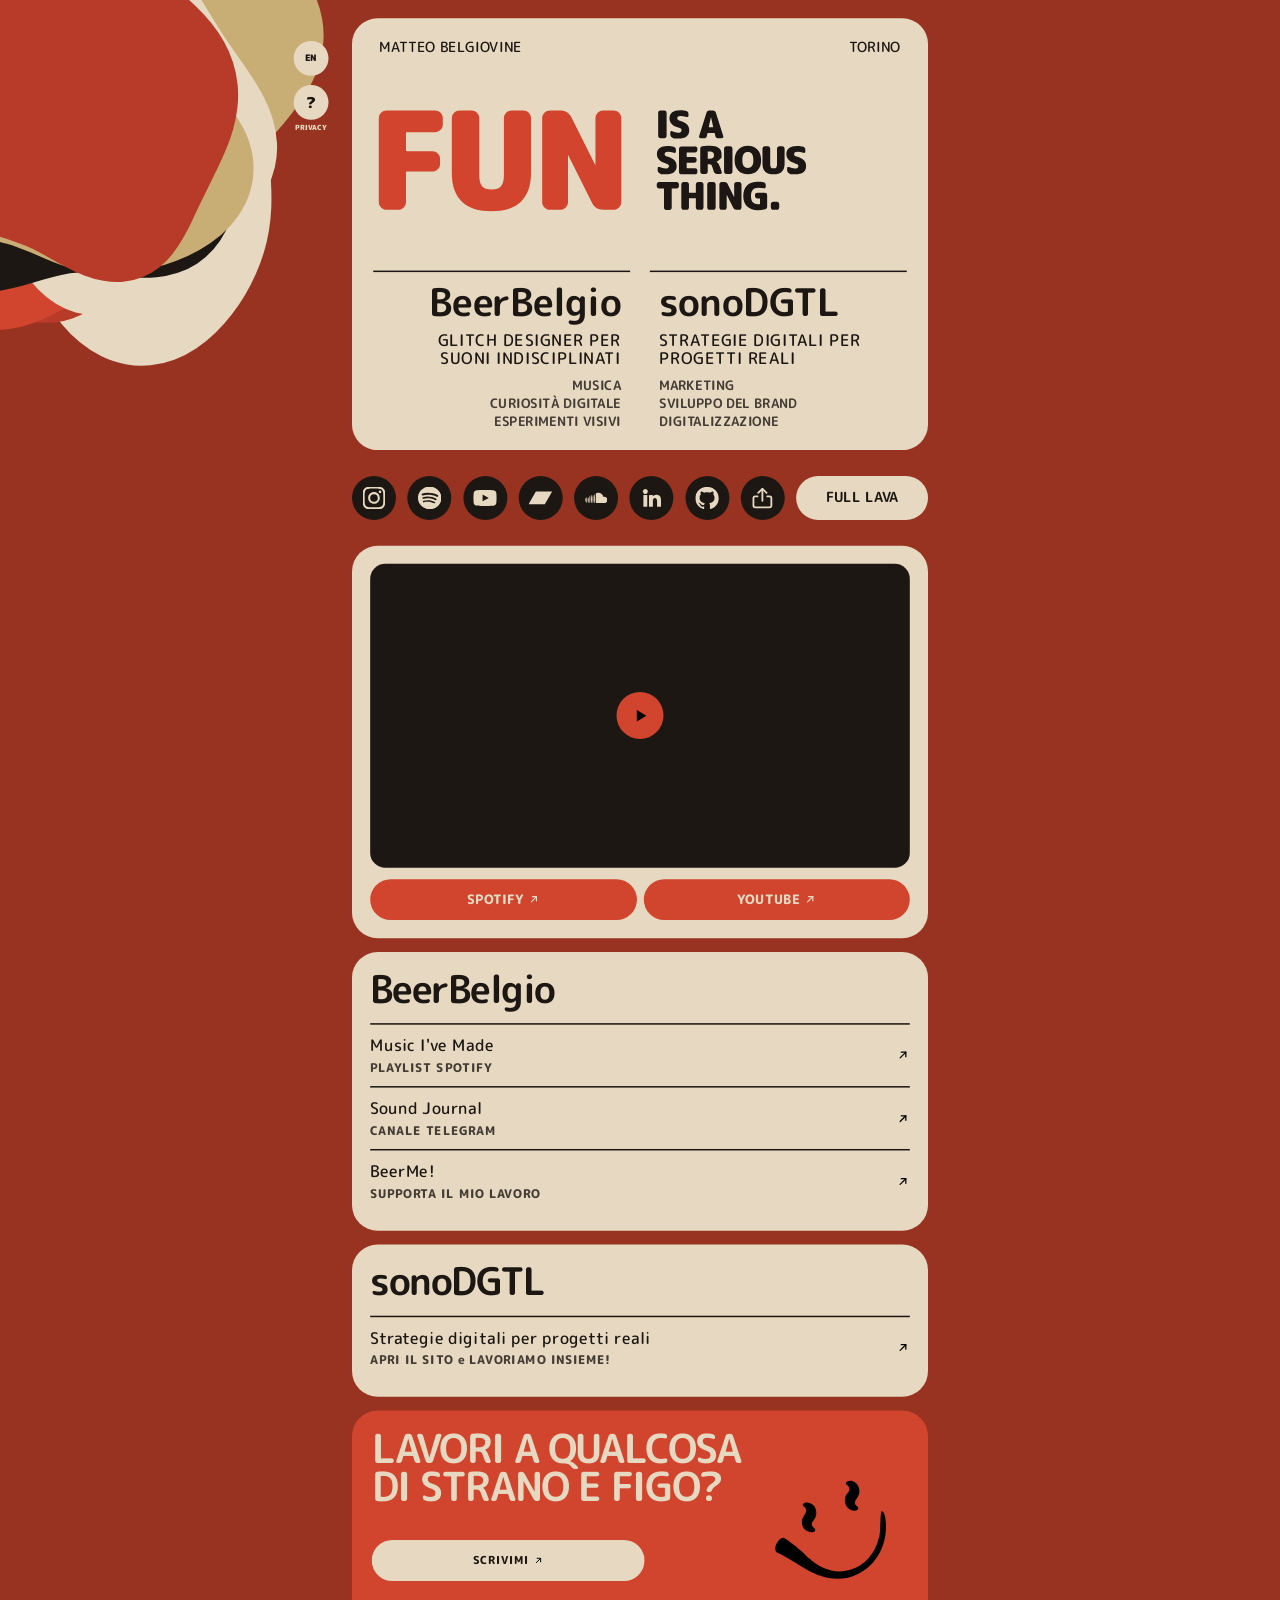
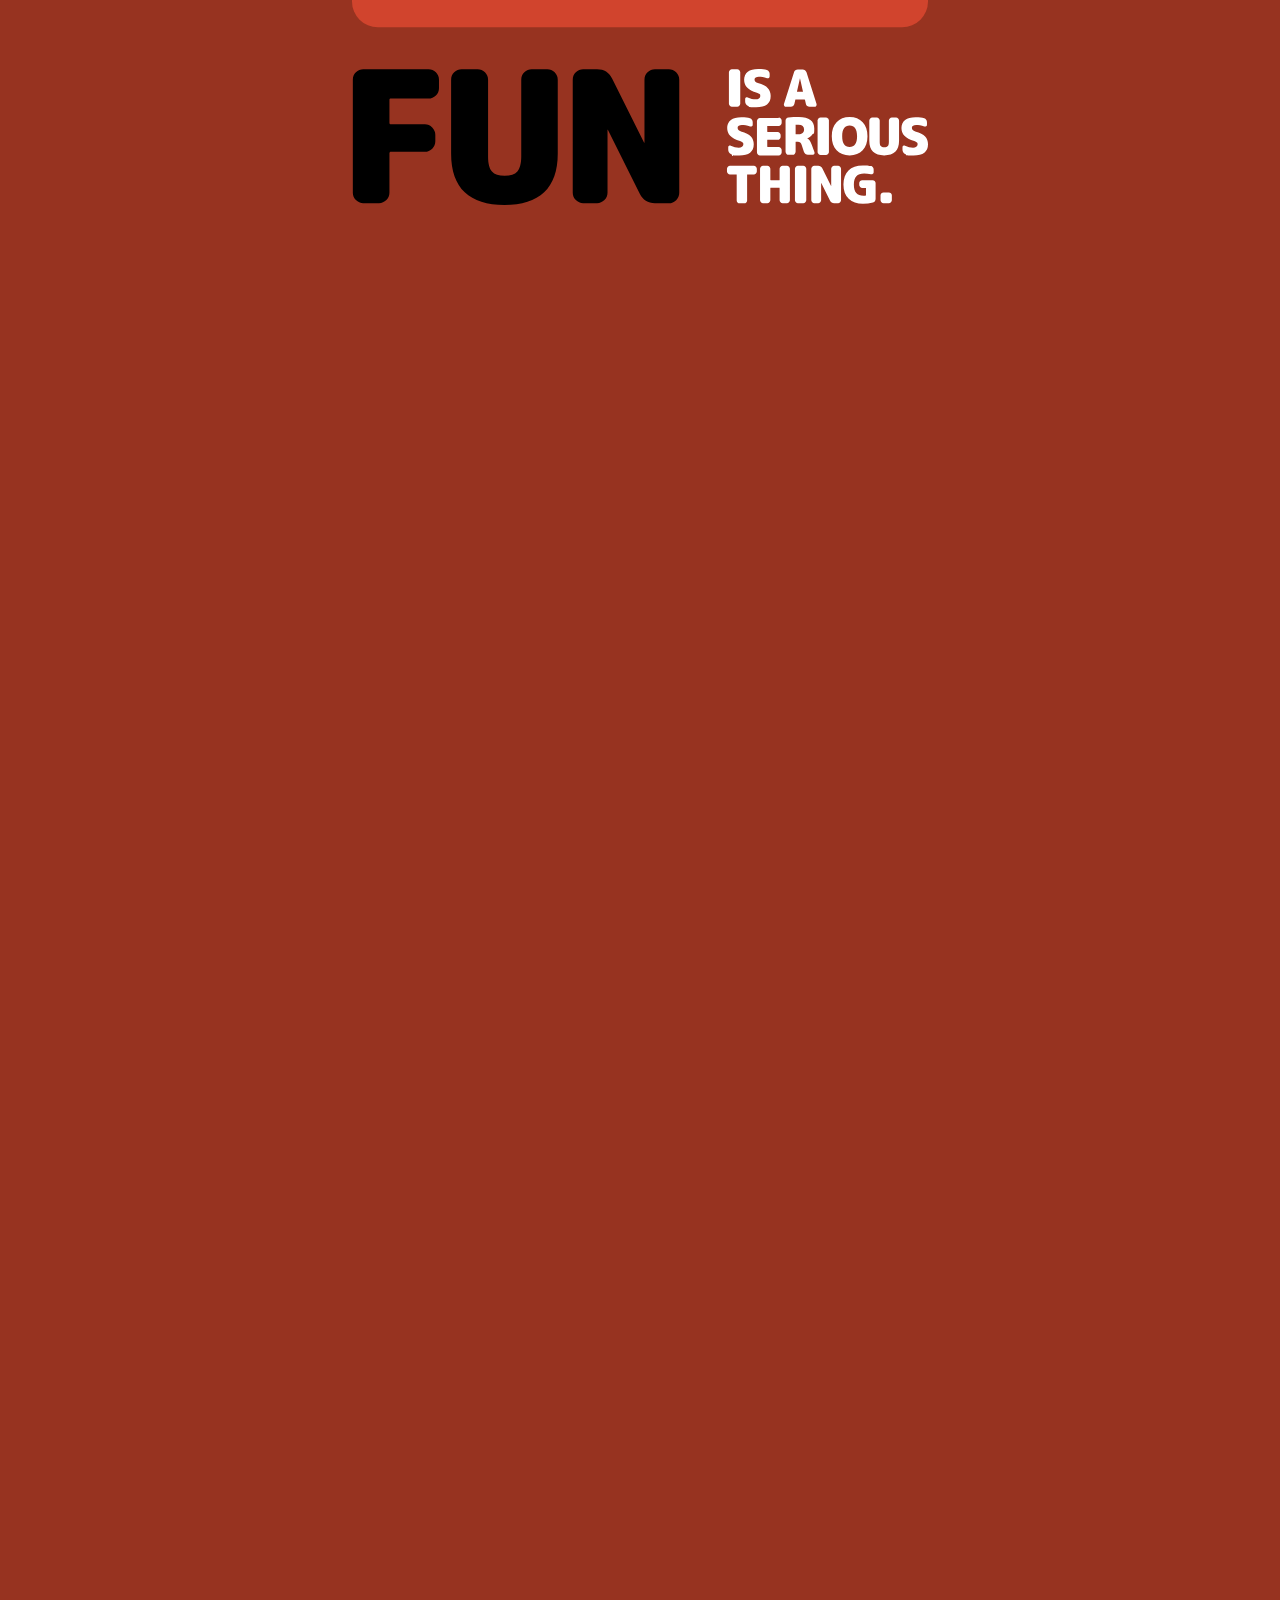
==== commit 2d284fc9: "Add files via upload" ====
--- a/it/index.html
+++ b/it/index.html
@@ -32,13 +32,13 @@
   <meta name="twitter:image" content="https://beerbelgio.github.io/assets/og-image.png">
   <meta name="twitter:image:alt" content="BeerBelgio — Matteo Belgiovine">
 
-  <link rel="icon" href="/assets/favicon.svg?v=1200" type="image/svg+xml">
-  <link rel="stylesheet" href="/assets/fonts/m-plus-rounded-1c/font.css?v=1200">
-  <link rel="stylesheet" href="/style.css?v=1200">
+  <link rel="icon" href="/assets/favicon.svg?v=1201" type="image/svg+xml">
+  <link rel="stylesheet" href="/assets/fonts/m-plus-rounded-1c/font.css?v=1201">
+  <link rel="stylesheet" href="/style.css?v=1201">
 
   <script>
     (() => {
-      const BUILD_TOKEN = "1200";
+      const BUILD_TOKEN = "1201";
       let checking = false;
       async function ensureCurrentBuild() {
         if (checking) return;
@@ -96,11 +96,11 @@
       <p class="privacy-intro">Questo sito è volutamente leggero sul tracciamento.</p>
       <div class="privacy-copy">
         <section><h3>QUESTO SITO</h3><p>Il sito non utilizza analytics di prima parte, pixel pubblicitari, profilazione o tracker di marketing.</p></section>
-        <section><h3>HOSTING</h3><p>Il sito è ospitato tramite GitHub Pages. GitHub dichiara che gli indirizzi IP dei visitatori vengono registrati e conservati per finalità di sicurezza. <a href="https://docs.github.com/en/site-policy/privacy-policies/github-general-privacy-statement" target="_blank" rel="noopener noreferrer">Privacy Statement di GitHub <img class="privacy-link-arrow" src="/assets/icon-arrow-up-right.svg?v=1200" alt="" aria-hidden="true"></a></p></section>
-        <section><h3>YOUTUBE</h3><p>I video incorporati vengono caricati solo dopo che scegli di riprodurli e utilizzano la modalità Privacy-Enhanced di YouTube (<code>youtube-nocookie.com</code>). Dopo l’attivazione, Google / YouTube possono trattare dati secondo le proprie informative. <a href="https://support.google.com/youtube/answer/171780?hl=it" target="_blank" rel="noopener noreferrer">Informazioni sulla modalità Privacy-Enhanced <img class="privacy-link-arrow" src="/assets/icon-arrow-up-right.svg?v=1200" alt="" aria-hidden="true"></a></p></section>
+        <section><h3>HOSTING</h3><p>Il sito è ospitato tramite GitHub Pages. GitHub dichiara che gli indirizzi IP dei visitatori vengono registrati e conservati per finalità di sicurezza. <a href="https://docs.github.com/en/site-policy/privacy-policies/github-general-privacy-statement" target="_blank" rel="noopener noreferrer">Privacy Statement di GitHub <img class="privacy-link-arrow" src="/assets/icon-arrow-up-right.svg?v=1201" alt="" aria-hidden="true"></a></p></section>
+        <section><h3>YOUTUBE</h3><p>I video incorporati vengono caricati solo dopo che scegli di riprodurli e utilizzano la modalità Privacy-Enhanced di YouTube (<code>youtube-nocookie.com</code>). Dopo l’attivazione, Google / YouTube possono trattare dati secondo le proprie informative. <a href="https://support.google.com/youtube/answer/171780?hl=it" target="_blank" rel="noopener noreferrer">Informazioni sulla modalità Privacy-Enhanced <img class="privacy-link-arrow" src="/assets/icon-arrow-up-right.svg?v=1201" alt="" aria-hidden="true"></a></p></section>
         <section><h3>LINK ESTERNI</h3><p>I link musicali, social e professionali aprono servizi di terze parti. Una volta lasciato questo sito si applicano le rispettive informative privacy.</p></section>
         <section><h3>DATI DI CONTATTO</h3><p>“Scrivimi” prova ad aprire l’app email tramite un link <code>mailto:</code>; se non viene gestito, il sito mostra i campi destinatario, oggetto e messaggio da copiare nella propria webmail. Questo sito non invia né memorizza direttamente il messaggio. Se scrivi a Matteo, i dati forniti volontariamente vengono utilizzati per rispondere alla richiesta e gestire la relativa corrispondenza. La base giuridica è l’esecuzione di misure precontrattuali richieste dall’interessato, quando applicabile (art. 6(1)(b) GDPR); negli altri casi, il legittimo interesse a rispondere e gestire la corrispondenza (art. 6(1)(f)). Il conferimento dei dati di contatto è volontario.</p></section>
-        <section><h3>FORNITORE EMAIL</h3><p>Le email vengono ricevute tramite Gmail / Google. Google può trattare la corrispondenza secondo la propria informativa privacy e le garanzie applicabili ai trasferimenti internazionali. <a href="https://policies.google.com/privacy?hl=it" target="_blank" rel="noopener noreferrer">Privacy Policy di Google <img class="privacy-link-arrow" src="/assets/icon-arrow-up-right.svg?v=1200" alt="" aria-hidden="true"></a></p></section>
+        <section><h3>FORNITORE EMAIL</h3><p>Le email vengono ricevute tramite Gmail / Google. Google può trattare la corrispondenza secondo la propria informativa privacy e le garanzie applicabili ai trasferimenti internazionali. <a href="https://policies.google.com/privacy?hl=it" target="_blank" rel="noopener noreferrer">Privacy Policy di Google <img class="privacy-link-arrow" src="/assets/icon-arrow-up-right.svg?v=1201" alt="" aria-hidden="true"></a></p></section>
         <section><h3>CONSERVAZIONE E DIRITTI</h3><p>La corrispondenza viene conservata solo per il tempo ragionevolmente necessario alla richiesta, all’eventuale rapporto conseguente e agli obblighi legali o contabili applicabili. Matteo non effettua tramite questo sito processi decisionali automatizzati o profilazione. Nei casi previsti dal GDPR puoi chiedere accesso, rettifica, cancellazione, limitazione, opposizione o portabilità, quando applicabili, e presentare reclamo all’autorità di controllo competente.</p></section>
         <section><h3>TITOLARE / CONTATTO</h3><p>Matteo Belgiovine — Torino, Italia<br><a href="mailto:matteo.sonodgtl@gmail.com">matteo.sonodgtl@gmail.com</a></p></section>
       </div>
@@ -128,8 +128,8 @@
 
       <h1 id="hero-title" class="hero-claim-art-wrap">
         <picture class="hero-claim-picture">
-          <source media="(pointer: coarse) and (orientation: portrait)" srcset="/assets/claim-portrait.svg?v=1200">
-          <img class="hero-claim-art" src="/assets/claim.svg?v=1200" alt="FUN IS A SERIOUS THING.">
+          <source media="(pointer: coarse) and (orientation: portrait)" srcset="/assets/claim-portrait.svg?v=1201">
+          <img class="hero-claim-art" src="/assets/claim.svg?v=1201" alt="FUN IS A SERIOUS THING.">
         </picture>
       </h1>
 
@@ -162,14 +162,14 @@
 
     <div class="quick-actions">
       <nav class="platforms" aria-label="Piattaforme principali">
-        <a href="https://www.instagram.com/beerbelgio" target="_blank" rel="noopener noreferrer" aria-label="Instagram"><img class="platform-icon" src="/assets/icon-instagram.svg?v=1200" alt=""></a>
-        <a href="https://open.spotify.com/intl-it/artist/6f2uqxxXSBY0WYe5qpEMO0?si=txOc3IltQOeGPD7Iq0KtQw" target="_blank" rel="noopener noreferrer" aria-label="Spotify"><img class="platform-icon" src="/assets/icon-spotify.svg?v=1200" alt=""></a>
-        <a href="https://www.youtube.com/@beerbelgio" target="_blank" rel="noopener noreferrer" aria-label="YouTube"><img class="platform-icon" src="/assets/icon-youtube.svg?v=1200" alt=""></a>
-        <a href="https://beerbelgio.bandcamp.com/" target="_blank" rel="noopener noreferrer" aria-label="Bandcamp"><img class="platform-icon" src="/assets/icon-bandcamp.svg?v=1200" alt=""></a>
-        <a href="https://soundcloud.com/beerbelgio" target="_blank" rel="noopener noreferrer" aria-label="SoundCloud"><img class="platform-icon" src="/assets/icon-soundcloud.svg?v=1200" alt=""></a>
-        <a href="https://www.linkedin.com/in/matteo-belgiovine-421177164/" target="_blank" rel="noopener noreferrer" aria-label="LinkedIn"><img class="platform-icon" src="/assets/icon-linkedin.svg?v=1200" alt=""></a>
-        <a href="https://github.com/BeerBelgio" target="_blank" rel="noopener noreferrer" aria-label="GitHub"><img class="platform-icon" src="/assets/icon-github.svg?v=1200" alt=""></a>
-        <button class="platform-share" id="share-site" type="button" aria-label="Condividi questo sito" title="Condividi questo sito"><img class="platform-icon" src="/assets/icon-share.svg?v=1200" alt=""></button>
+        <a href="https://www.instagram.com/beerbelgio" target="_blank" rel="noopener noreferrer" aria-label="Instagram"><img class="platform-icon" src="/assets/icon-instagram.svg?v=1201" alt=""></a>
+        <a href="https://open.spotify.com/intl-it/artist/6f2uqxxXSBY0WYe5qpEMO0?si=txOc3IltQOeGPD7Iq0KtQw" target="_blank" rel="noopener noreferrer" aria-label="Spotify"><img class="platform-icon" src="/assets/icon-spotify.svg?v=1201" alt=""></a>
+        <a href="https://www.youtube.com/@beerbelgio" target="_blank" rel="noopener noreferrer" aria-label="YouTube"><img class="platform-icon" src="/assets/icon-youtube.svg?v=1201" alt=""></a>
+        <a href="https://beerbelgio.bandcamp.com/" target="_blank" rel="noopener noreferrer" aria-label="Bandcamp"><img class="platform-icon" src="/assets/icon-bandcamp.svg?v=1201" alt=""></a>
+        <a href="https://soundcloud.com/beerbelgio" target="_blank" rel="noopener noreferrer" aria-label="SoundCloud"><img class="platform-icon" src="/assets/icon-soundcloud.svg?v=1201" alt=""></a>
+        <a href="https://www.linkedin.com/in/matteo-belgiovine-421177164/" target="_blank" rel="noopener noreferrer" aria-label="LinkedIn"><img class="platform-icon" src="/assets/icon-linkedin.svg?v=1201" alt=""></a>
+        <a href="https://github.com/BeerBelgio" target="_blank" rel="noopener noreferrer" aria-label="GitHub"><img class="platform-icon" src="/assets/icon-github.svg?v=1201" alt=""></a>
+        <button class="platform-share" id="share-site" type="button" aria-label="Condividi questo sito" title="Condividi questo sito"><img class="platform-icon" src="/assets/icon-share.svg?v=1201" alt=""></button>
       </nav>
 
       <button class="lava-toggle" id="lava-toggle" type="button" aria-pressed="false">
@@ -185,12 +185,12 @@
         data-youtube-id="8kaRScePKms"
         data-youtube-list="OLAK5uy_lhZT4kA-28vSo5-pz2SOYputOBcnqwUYM"
         aria-label="Riproduci Sounds Like Something su YouTube">
-        <span class="play"><img src="/assets/icon-play.svg?v=1200" alt=""></span>
+        <span class="play"><img src="/assets/icon-play.svg?v=1201" alt=""></span>
       </button>
 
       <div class="cta-row">
-        <a href="https://open.spotify.com/intl-it/artist/6f2uqxxXSBY0WYe5qpEMO0?si=WlXgoVD5QQej0EATIzLRXA&nd=1&dlsi=f950cc11a46f4bed" target="_blank" rel="noopener noreferrer">SPOTIFY <img class="inline-arrow" src="/assets/icon-arrow-up-right-cream.svg?v=1200" alt=""></a>
-        <a href="https://www.youtube.com/@beerbelgio" target="_blank" rel="noopener noreferrer">YOUTUBE <img class="inline-arrow" src="/assets/icon-arrow-up-right-cream.svg?v=1200" alt=""></a>
+        <a href="https://open.spotify.com/intl-it/artist/6f2uqxxXSBY0WYe5qpEMO0?si=WlXgoVD5QQej0EATIzLRXA&nd=1&dlsi=f950cc11a46f4bed" target="_blank" rel="noopener noreferrer">SPOTIFY <img class="inline-arrow" src="/assets/icon-arrow-up-right-cream.svg?v=1201" alt=""></a>
+        <a href="https://www.youtube.com/@beerbelgio" target="_blank" rel="noopener noreferrer">YOUTUBE <img class="inline-arrow" src="/assets/icon-arrow-up-right-cream.svg?v=1201" alt=""></a>
       </div>
     </section>
 
@@ -202,7 +202,7 @@
           Music I've Made
           <small>PLAYLIST SPOTIFY</small>
         </span>
-        <span class="arrow"><img src="/assets/icon-arrow-up-right.svg?v=1200" alt=""></span>
+        <span class="arrow"><img src="/assets/icon-arrow-up-right.svg?v=1201" alt=""></span>
       </a>
 
       <a href="https://t.me/beerbelgio_soundjournal" target="_blank" rel="noopener noreferrer">
@@ -210,7 +210,7 @@
           Sound Journal
           <small>CANALE TELEGRAM</small>
         </span>
-        <span class="arrow"><img src="/assets/icon-arrow-up-right.svg?v=1200" alt=""></span>
+        <span class="arrow"><img src="/assets/icon-arrow-up-right.svg?v=1201" alt=""></span>
       </a>
 
       <a href="https://ko-fi.com/beerbelgio" target="_blank" rel="noopener noreferrer">
@@ -218,7 +218,7 @@
           BeerMe!
           <small>SUPPORTA IL MIO LAVORO</small>
         </span>
-        <span class="arrow"><img src="/assets/icon-arrow-up-right.svg?v=1200" alt=""></span>
+        <span class="arrow"><img src="/assets/icon-arrow-up-right.svg?v=1201" alt=""></span>
       </a>
     </section>
 
@@ -230,7 +230,7 @@
           Strategie digitali per <br class="mobile-only-break">progetti reali
           <small>APRI IL SITO <br class="mobile-only-break"><span class="sonodgtl-cta-separator">e </span>LAVORIAMO INSIEME!</small>
         </span>
-        <span class="arrow"><img src="/assets/icon-arrow-up-right.svg?v=1200" alt=""></span>
+        <span class="arrow"><img src="/assets/icon-arrow-up-right.svg?v=1201" alt=""></span>
       </a>
     </section>
 
@@ -243,12 +243,12 @@
       <div class="contact-lower">
         <a class="write-button" id="hub-write-me"
            href="mailto:matteo.sonodgtl@gmail.com?subject=Qualcosa%20di%20strano%20e%20figo&body=Ciao%20Matteo%2C%0A%0ACHI%20SONO%3A%0A%0AI%20MIEI%20LINK%3A%0A%0AA%20COSA%20STO%20LAVORANDO%3A%0A%0APERCH%C3%89%20TI%20STO%20SCRIVENDO%3A%0A">
-          SCRIVIMI <img class="inline-arrow" src="/assets/icon-arrow-up-right.svg?v=1200" alt="">
+          SCRIVIMI <img class="inline-arrow" src="/assets/icon-arrow-up-right.svg?v=1201" alt="">
         </a>
       </div>
 
       <img class="contact-smile contact-smile-full"
-           src="/assets/smile-eyes.svg?v=1200"
+           src="/assets/smile-eyes.svg?v=1201"
            alt=""
            aria-hidden="true">
     </section>
@@ -337,8 +337,8 @@
     </div>
   </div>
 
-  <script src="/lava.js?v=1200"></script>
-  <script src="/script.js?v=1200"></script>
-  <script src="/privacy.js?v=1200"></script>
+  <script src="/lava.js?v=1201"></script>
+  <script src="/script.js?v=1201"></script>
+  <script src="/privacy.js?v=1201"></script>
 </body>
 </html>
--- a/assets/fonts/m-plus-rounded-1c/font.css
+++ b/assets/fonts/m-plus-rounded-1c/font.css
@@ -2,7 +2,7 @@
 
 @font-face {
   font-family: "M PLUS Rounded 1c";
-  src: url("./m-plus-rounded-1c-latin-100-normal.woff2?v=1200") format("woff2");
+  src: url("./m-plus-rounded-1c-latin-100-normal.woff2?v=1201") format("woff2");
   font-style: normal;
   font-weight: 100;
   font-display: swap;
@@ -10,7 +10,7 @@
 
 @font-face {
   font-family: "M PLUS Rounded 1c";
-  src: url("./m-plus-rounded-1c-latin-300-normal.woff2?v=1200") format("woff2");
+  src: url("./m-plus-rounded-1c-latin-300-normal.woff2?v=1201") format("woff2");
   font-style: normal;
   font-weight: 300;
   font-display: swap;
@@ -18,7 +18,7 @@
 
 @font-face {
   font-family: "M PLUS Rounded 1c";
-  src: url("./m-plus-rounded-1c-latin-400-normal.woff2?v=1200") format("woff2");
+  src: url("./m-plus-rounded-1c-latin-400-normal.woff2?v=1201") format("woff2");
   font-style: normal;
   font-weight: 400;
   font-display: swap;
@@ -26,7 +26,7 @@
 
 @font-face {
   font-family: "M PLUS Rounded 1c";
-  src: url("./m-plus-rounded-1c-latin-500-normal.woff2?v=1200") format("woff2");
+  src: url("./m-plus-rounded-1c-latin-500-normal.woff2?v=1201") format("woff2");
   font-style: normal;
   font-weight: 500;
   font-display: swap;
@@ -34,7 +34,7 @@
 
 @font-face {
   font-family: "M PLUS Rounded 1c";
-  src: url("./m-plus-rounded-1c-latin-700-normal.woff2?v=1200") format("woff2");
+  src: url("./m-plus-rounded-1c-latin-700-normal.woff2?v=1201") format("woff2");
   font-style: normal;
   font-weight: 700;
   font-display: swap;
@@ -42,7 +42,7 @@
 
 @font-face {
   font-family: "M PLUS Rounded 1c";
-  src: url("./m-plus-rounded-1c-latin-800-normal.woff2?v=1200") format("woff2");
+  src: url("./m-plus-rounded-1c-latin-800-normal.woff2?v=1201") format("woff2");
   font-style: normal;
   font-weight: 800;
   font-display: swap;
@@ -50,7 +50,7 @@
 
 @font-face {
   font-family: "M PLUS Rounded 1c";
-  src: url("./m-plus-rounded-1c-latin-900-normal.woff2?v=1200") format("woff2");
+  src: url("./m-plus-rounded-1c-latin-900-normal.woff2?v=1201") format("woff2");
   font-style: normal;
   font-weight: 900;
   font-display: swap;
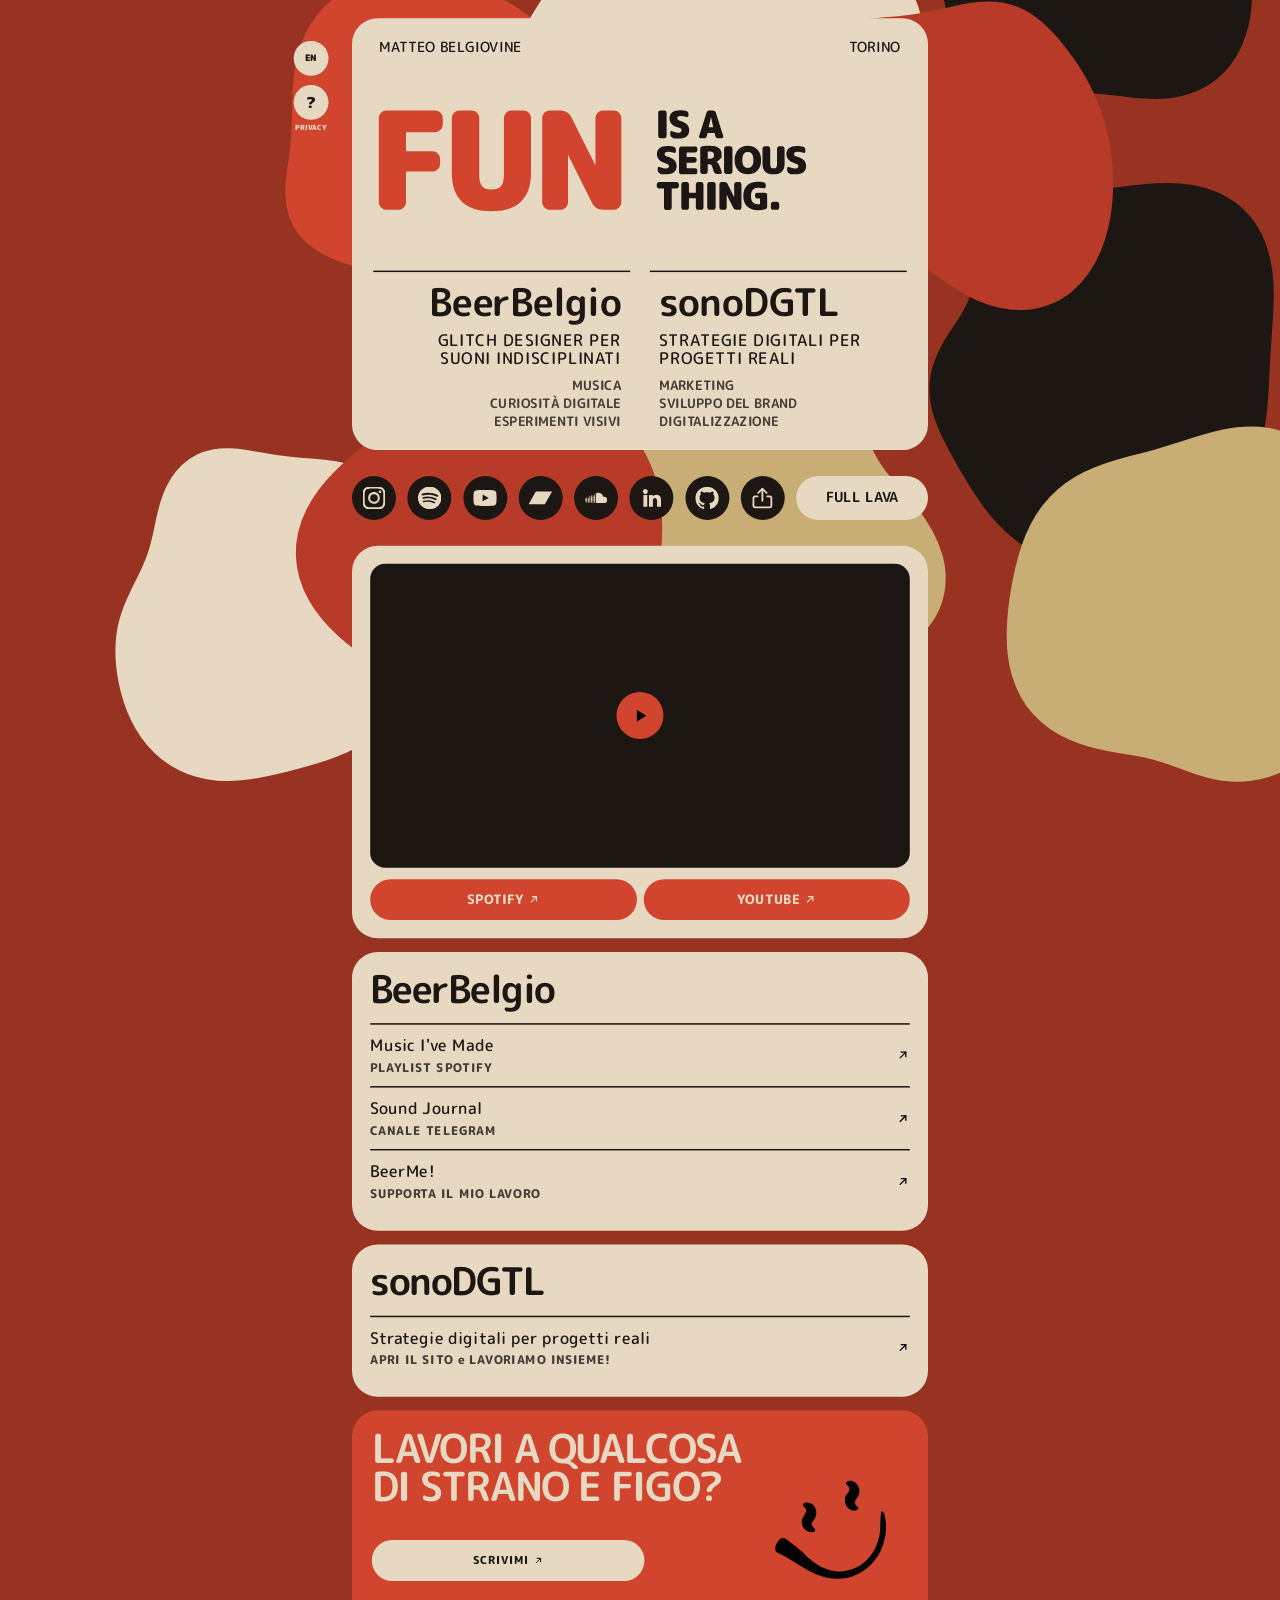
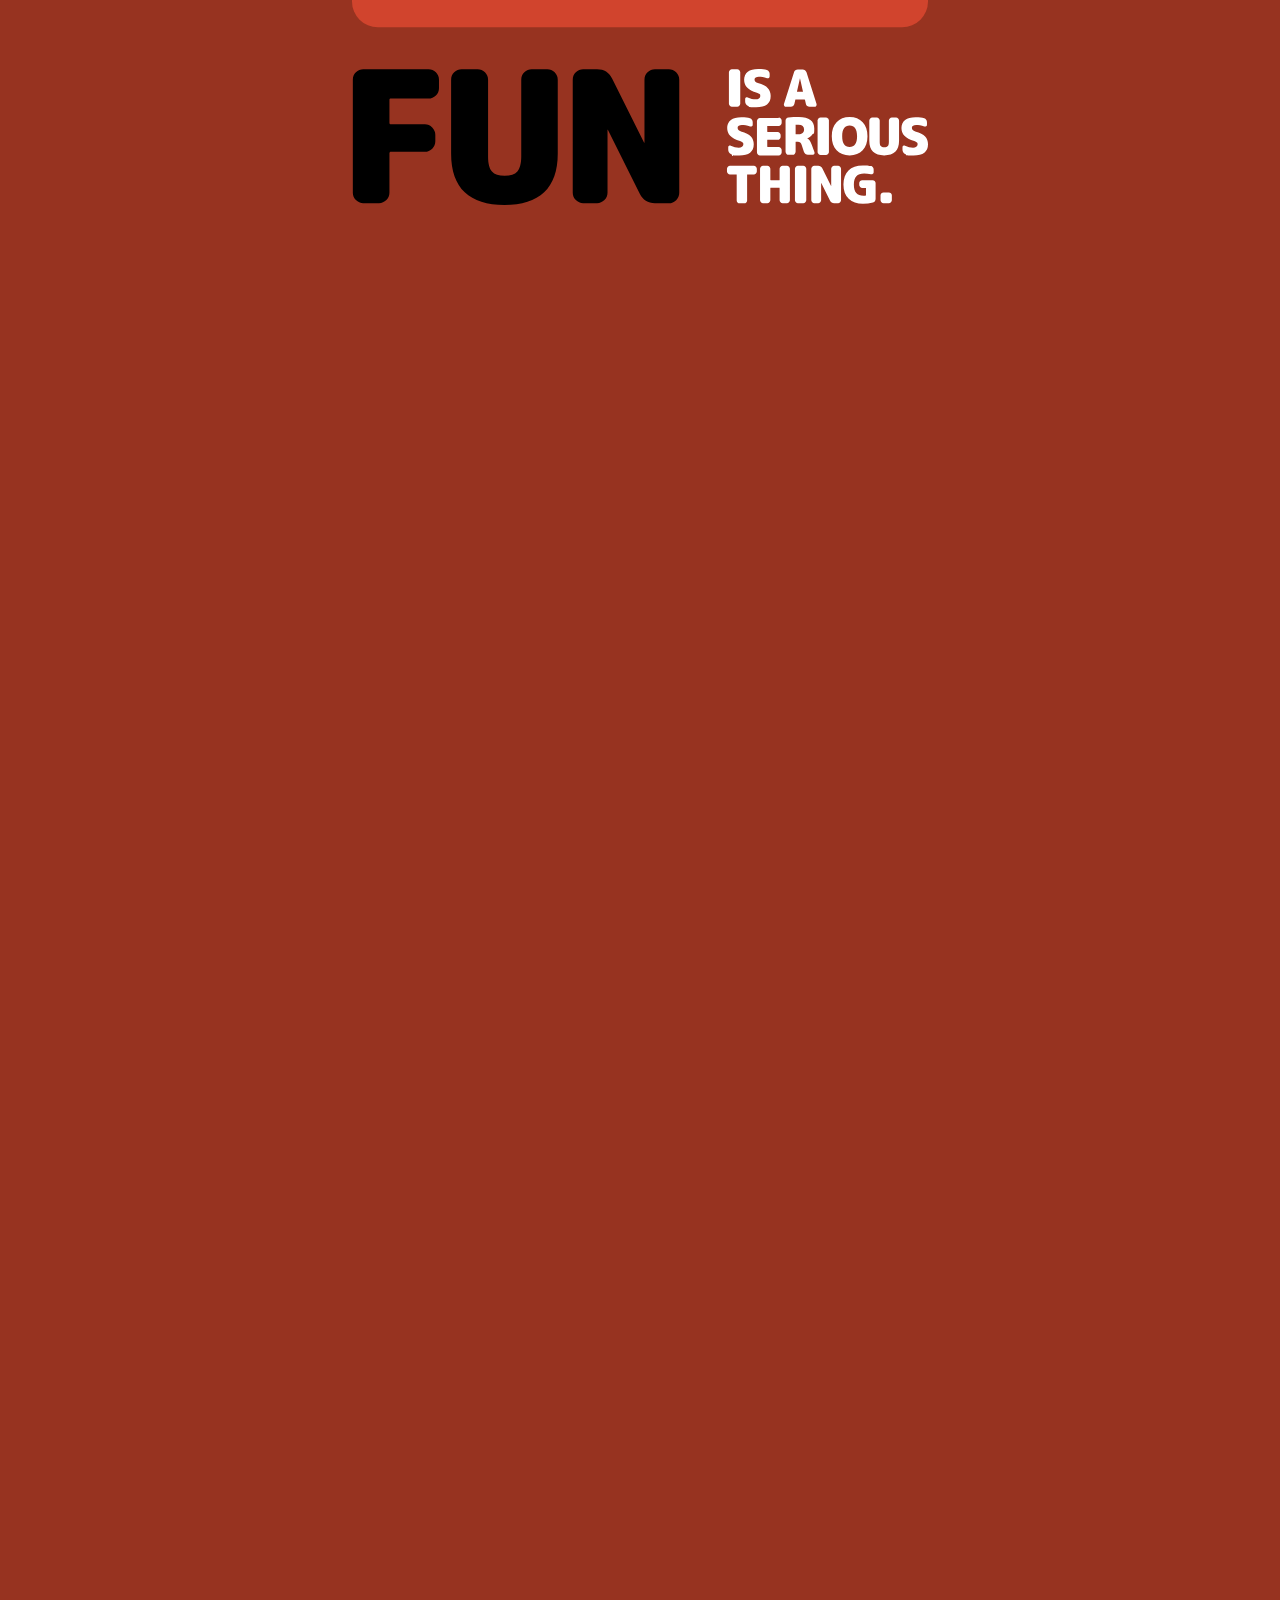
==== commit c4d7c7c6: "Add files via upload" ====
--- a/it/index.html
+++ b/it/index.html
@@ -32,13 +32,13 @@
   <meta name="twitter:image" content="https://beerbelgio.github.io/assets/og-image.png">
   <meta name="twitter:image:alt" content="BeerBelgio — Matteo Belgiovine">
 
-  <link rel="icon" href="/assets/favicon.svg?v=1201" type="image/svg+xml">
-  <link rel="stylesheet" href="/assets/fonts/m-plus-rounded-1c/font.css?v=1201">
-  <link rel="stylesheet" href="/style.css?v=1201">
+  <link rel="icon" href="/assets/favicon.svg?v=1202" type="image/svg+xml">
+  <link rel="stylesheet" href="/assets/fonts/m-plus-rounded-1c/font.css?v=1202">
+  <link rel="stylesheet" href="/style.css?v=1202">
 
   <script>
     (() => {
-      const BUILD_TOKEN = "1201";
+      const BUILD_TOKEN = "1202";
       let checking = false;
       async function ensureCurrentBuild() {
         if (checking) return;
@@ -96,11 +96,11 @@
       <p class="privacy-intro">Questo sito è volutamente leggero sul tracciamento.</p>
       <div class="privacy-copy">
         <section><h3>QUESTO SITO</h3><p>Il sito non utilizza analytics di prima parte, pixel pubblicitari, profilazione o tracker di marketing.</p></section>
-        <section><h3>HOSTING</h3><p>Il sito è ospitato tramite GitHub Pages. GitHub dichiara che gli indirizzi IP dei visitatori vengono registrati e conservati per finalità di sicurezza. <a href="https://docs.github.com/en/site-policy/privacy-policies/github-general-privacy-statement" target="_blank" rel="noopener noreferrer">Privacy Statement di GitHub <img class="privacy-link-arrow" src="/assets/icon-arrow-up-right.svg?v=1201" alt="" aria-hidden="true"></a></p></section>
-        <section><h3>YOUTUBE</h3><p>I video incorporati vengono caricati solo dopo che scegli di riprodurli e utilizzano la modalità Privacy-Enhanced di YouTube (<code>youtube-nocookie.com</code>). Dopo l’attivazione, Google / YouTube possono trattare dati secondo le proprie informative. <a href="https://support.google.com/youtube/answer/171780?hl=it" target="_blank" rel="noopener noreferrer">Informazioni sulla modalità Privacy-Enhanced <img class="privacy-link-arrow" src="/assets/icon-arrow-up-right.svg?v=1201" alt="" aria-hidden="true"></a></p></section>
+        <section><h3>HOSTING</h3><p>Il sito è ospitato tramite GitHub Pages. GitHub dichiara che gli indirizzi IP dei visitatori vengono registrati e conservati per finalità di sicurezza. <a href="https://docs.github.com/en/site-policy/privacy-policies/github-general-privacy-statement" target="_blank" rel="noopener noreferrer">Privacy Statement di GitHub <img class="privacy-link-arrow" src="/assets/icon-arrow-up-right.svg?v=1202" alt="" aria-hidden="true"></a></p></section>
+        <section><h3>YOUTUBE</h3><p>I video incorporati vengono caricati solo dopo che scegli di riprodurli e utilizzano la modalità Privacy-Enhanced di YouTube (<code>youtube-nocookie.com</code>). Dopo l’attivazione, Google / YouTube possono trattare dati secondo le proprie informative. <a href="https://support.google.com/youtube/answer/171780?hl=it" target="_blank" rel="noopener noreferrer">Informazioni sulla modalità Privacy-Enhanced <img class="privacy-link-arrow" src="/assets/icon-arrow-up-right.svg?v=1202" alt="" aria-hidden="true"></a></p></section>
         <section><h3>LINK ESTERNI</h3><p>I link musicali, social e professionali aprono servizi di terze parti. Una volta lasciato questo sito si applicano le rispettive informative privacy.</p></section>
         <section><h3>DATI DI CONTATTO</h3><p>“Scrivimi” prova ad aprire l’app email tramite un link <code>mailto:</code>; se non viene gestito, il sito mostra i campi destinatario, oggetto e messaggio da copiare nella propria webmail. Questo sito non invia né memorizza direttamente il messaggio. Se scrivi a Matteo, i dati forniti volontariamente vengono utilizzati per rispondere alla richiesta e gestire la relativa corrispondenza. La base giuridica è l’esecuzione di misure precontrattuali richieste dall’interessato, quando applicabile (art. 6(1)(b) GDPR); negli altri casi, il legittimo interesse a rispondere e gestire la corrispondenza (art. 6(1)(f)). Il conferimento dei dati di contatto è volontario.</p></section>
-        <section><h3>FORNITORE EMAIL</h3><p>Le email vengono ricevute tramite Gmail / Google. Google può trattare la corrispondenza secondo la propria informativa privacy e le garanzie applicabili ai trasferimenti internazionali. <a href="https://policies.google.com/privacy?hl=it" target="_blank" rel="noopener noreferrer">Privacy Policy di Google <img class="privacy-link-arrow" src="/assets/icon-arrow-up-right.svg?v=1201" alt="" aria-hidden="true"></a></p></section>
+        <section><h3>FORNITORE EMAIL</h3><p>Le email vengono ricevute tramite Gmail / Google. Google può trattare la corrispondenza secondo la propria informativa privacy e le garanzie applicabili ai trasferimenti internazionali. <a href="https://policies.google.com/privacy?hl=it" target="_blank" rel="noopener noreferrer">Privacy Policy di Google <img class="privacy-link-arrow" src="/assets/icon-arrow-up-right.svg?v=1202" alt="" aria-hidden="true"></a></p></section>
         <section><h3>CONSERVAZIONE E DIRITTI</h3><p>La corrispondenza viene conservata solo per il tempo ragionevolmente necessario alla richiesta, all’eventuale rapporto conseguente e agli obblighi legali o contabili applicabili. Matteo non effettua tramite questo sito processi decisionali automatizzati o profilazione. Nei casi previsti dal GDPR puoi chiedere accesso, rettifica, cancellazione, limitazione, opposizione o portabilità, quando applicabili, e presentare reclamo all’autorità di controllo competente.</p></section>
         <section><h3>TITOLARE / CONTATTO</h3><p>Matteo Belgiovine — Torino, Italia<br><a href="mailto:matteo.sonodgtl@gmail.com">matteo.sonodgtl@gmail.com</a></p></section>
       </div>
@@ -128,8 +128,8 @@
 
       <h1 id="hero-title" class="hero-claim-art-wrap">
         <picture class="hero-claim-picture">
-          <source media="(pointer: coarse) and (orientation: portrait)" srcset="/assets/claim-portrait.svg?v=1201">
-          <img class="hero-claim-art" src="/assets/claim.svg?v=1201" alt="FUN IS A SERIOUS THING.">
+          <source media="(pointer: coarse) and (orientation: portrait)" srcset="/assets/claim-portrait.svg?v=1202">
+          <img class="hero-claim-art" src="/assets/claim.svg?v=1202" alt="FUN IS A SERIOUS THING.">
         </picture>
       </h1>
 
@@ -162,14 +162,14 @@
 
     <div class="quick-actions">
       <nav class="platforms" aria-label="Piattaforme principali">
-        <a href="https://www.instagram.com/beerbelgio" target="_blank" rel="noopener noreferrer" aria-label="Instagram"><img class="platform-icon" src="/assets/icon-instagram.svg?v=1201" alt=""></a>
-        <a href="https://open.spotify.com/intl-it/artist/6f2uqxxXSBY0WYe5qpEMO0?si=txOc3IltQOeGPD7Iq0KtQw" target="_blank" rel="noopener noreferrer" aria-label="Spotify"><img class="platform-icon" src="/assets/icon-spotify.svg?v=1201" alt=""></a>
-        <a href="https://www.youtube.com/@beerbelgio" target="_blank" rel="noopener noreferrer" aria-label="YouTube"><img class="platform-icon" src="/assets/icon-youtube.svg?v=1201" alt=""></a>
-        <a href="https://beerbelgio.bandcamp.com/" target="_blank" rel="noopener noreferrer" aria-label="Bandcamp"><img class="platform-icon" src="/assets/icon-bandcamp.svg?v=1201" alt=""></a>
-        <a href="https://soundcloud.com/beerbelgio" target="_blank" rel="noopener noreferrer" aria-label="SoundCloud"><img class="platform-icon" src="/assets/icon-soundcloud.svg?v=1201" alt=""></a>
-        <a href="https://www.linkedin.com/in/matteo-belgiovine-421177164/" target="_blank" rel="noopener noreferrer" aria-label="LinkedIn"><img class="platform-icon" src="/assets/icon-linkedin.svg?v=1201" alt=""></a>
-        <a href="https://github.com/BeerBelgio" target="_blank" rel="noopener noreferrer" aria-label="GitHub"><img class="platform-icon" src="/assets/icon-github.svg?v=1201" alt=""></a>
-        <button class="platform-share" id="share-site" type="button" aria-label="Condividi questo sito" title="Condividi questo sito"><img class="platform-icon" src="/assets/icon-share.svg?v=1201" alt=""></button>
+        <a href="https://www.instagram.com/beerbelgio" target="_blank" rel="noopener noreferrer" aria-label="Instagram"><img class="platform-icon" src="/assets/icon-instagram.svg?v=1202" alt=""></a>
+        <a href="https://open.spotify.com/intl-it/artist/6f2uqxxXSBY0WYe5qpEMO0?si=txOc3IltQOeGPD7Iq0KtQw" target="_blank" rel="noopener noreferrer" aria-label="Spotify"><img class="platform-icon" src="/assets/icon-spotify.svg?v=1202" alt=""></a>
+        <a href="https://www.youtube.com/@beerbelgio" target="_blank" rel="noopener noreferrer" aria-label="YouTube"><img class="platform-icon" src="/assets/icon-youtube.svg?v=1202" alt=""></a>
+        <a href="https://beerbelgio.bandcamp.com/" target="_blank" rel="noopener noreferrer" aria-label="Bandcamp"><img class="platform-icon" src="/assets/icon-bandcamp.svg?v=1202" alt=""></a>
+        <a href="https://soundcloud.com/beerbelgio" target="_blank" rel="noopener noreferrer" aria-label="SoundCloud"><img class="platform-icon" src="/assets/icon-soundcloud.svg?v=1202" alt=""></a>
+        <a href="https://www.linkedin.com/in/matteo-belgiovine-421177164/" target="_blank" rel="noopener noreferrer" aria-label="LinkedIn"><img class="platform-icon" src="/assets/icon-linkedin.svg?v=1202" alt=""></a>
+        <a href="https://github.com/BeerBelgio" target="_blank" rel="noopener noreferrer" aria-label="GitHub"><img class="platform-icon" src="/assets/icon-github.svg?v=1202" alt=""></a>
+        <button class="platform-share" id="share-site" type="button" aria-label="Condividi questo sito" title="Condividi questo sito"><img class="platform-icon" src="/assets/icon-share.svg?v=1202" alt=""></button>
       </nav>
 
       <button class="lava-toggle" id="lava-toggle" type="button" aria-pressed="false">
@@ -185,12 +185,12 @@
         data-youtube-id="8kaRScePKms"
         data-youtube-list="OLAK5uy_lhZT4kA-28vSo5-pz2SOYputOBcnqwUYM"
         aria-label="Riproduci Sounds Like Something su YouTube">
-        <span class="play"><img src="/assets/icon-play.svg?v=1201" alt=""></span>
+        <span class="play"><img src="/assets/icon-play.svg?v=1202" alt=""></span>
       </button>
 
       <div class="cta-row">
-        <a href="https://open.spotify.com/intl-it/artist/6f2uqxxXSBY0WYe5qpEMO0?si=WlXgoVD5QQej0EATIzLRXA&nd=1&dlsi=f950cc11a46f4bed" target="_blank" rel="noopener noreferrer">SPOTIFY <img class="inline-arrow" src="/assets/icon-arrow-up-right-cream.svg?v=1201" alt=""></a>
-        <a href="https://www.youtube.com/@beerbelgio" target="_blank" rel="noopener noreferrer">YOUTUBE <img class="inline-arrow" src="/assets/icon-arrow-up-right-cream.svg?v=1201" alt=""></a>
+        <a href="https://open.spotify.com/intl-it/artist/6f2uqxxXSBY0WYe5qpEMO0?si=WlXgoVD5QQej0EATIzLRXA&nd=1&dlsi=f950cc11a46f4bed" target="_blank" rel="noopener noreferrer">SPOTIFY <img class="inline-arrow" src="/assets/icon-arrow-up-right-cream.svg?v=1202" alt=""></a>
+        <a href="https://www.youtube.com/@beerbelgio" target="_blank" rel="noopener noreferrer">YOUTUBE <img class="inline-arrow" src="/assets/icon-arrow-up-right-cream.svg?v=1202" alt=""></a>
       </div>
     </section>
 
@@ -202,7 +202,7 @@
           Music I've Made
           <small>PLAYLIST SPOTIFY</small>
         </span>
-        <span class="arrow"><img src="/assets/icon-arrow-up-right.svg?v=1201" alt=""></span>
+        <span class="arrow"><img src="/assets/icon-arrow-up-right.svg?v=1202" alt=""></span>
       </a>
 
       <a href="https://t.me/beerbelgio_soundjournal" target="_blank" rel="noopener noreferrer">
@@ -210,7 +210,7 @@
           Sound Journal
           <small>CANALE TELEGRAM</small>
         </span>
-        <span class="arrow"><img src="/assets/icon-arrow-up-right.svg?v=1201" alt=""></span>
+        <span class="arrow"><img src="/assets/icon-arrow-up-right.svg?v=1202" alt=""></span>
       </a>
 
       <a href="https://ko-fi.com/beerbelgio" target="_blank" rel="noopener noreferrer">
@@ -218,7 +218,7 @@
           BeerMe!
           <small>SUPPORTA IL MIO LAVORO</small>
         </span>
-        <span class="arrow"><img src="/assets/icon-arrow-up-right.svg?v=1201" alt=""></span>
+        <span class="arrow"><img src="/assets/icon-arrow-up-right.svg?v=1202" alt=""></span>
       </a>
     </section>
 
@@ -230,7 +230,7 @@
           Strategie digitali per <br class="mobile-only-break">progetti reali
           <small>APRI IL SITO <br class="mobile-only-break"><span class="sonodgtl-cta-separator">e </span>LAVORIAMO INSIEME!</small>
         </span>
-        <span class="arrow"><img src="/assets/icon-arrow-up-right.svg?v=1201" alt=""></span>
+        <span class="arrow"><img src="/assets/icon-arrow-up-right.svg?v=1202" alt=""></span>
       </a>
     </section>
 
@@ -243,12 +243,12 @@
       <div class="contact-lower">
         <a class="write-button" id="hub-write-me"
            href="mailto:matteo.sonodgtl@gmail.com?subject=Qualcosa%20di%20strano%20e%20figo&body=Ciao%20Matteo%2C%0A%0ACHI%20SONO%3A%0A%0AI%20MIEI%20LINK%3A%0A%0AA%20COSA%20STO%20LAVORANDO%3A%0A%0APERCH%C3%89%20TI%20STO%20SCRIVENDO%3A%0A">
-          SCRIVIMI <img class="inline-arrow" src="/assets/icon-arrow-up-right.svg?v=1201" alt="">
+          SCRIVIMI <img class="inline-arrow" src="/assets/icon-arrow-up-right.svg?v=1202" alt="">
         </a>
       </div>
 
       <img class="contact-smile contact-smile-full"
-           src="/assets/smile-eyes.svg?v=1201"
+           src="/assets/smile-eyes.svg?v=1202"
            alt=""
            aria-hidden="true">
     </section>
@@ -337,8 +337,8 @@
     </div>
   </div>
 
-  <script src="/lava.js?v=1201"></script>
-  <script src="/script.js?v=1201"></script>
-  <script src="/privacy.js?v=1201"></script>
+  <script src="/lava.js?v=1202"></script>
+  <script src="/script.js?v=1202"></script>
+  <script src="/privacy.js?v=1202"></script>
 </body>
 </html>
--- a/assets/fonts/m-plus-rounded-1c/font.css
+++ b/assets/fonts/m-plus-rounded-1c/font.css
@@ -2,7 +2,7 @@
 
 @font-face {
   font-family: "M PLUS Rounded 1c";
-  src: url("./m-plus-rounded-1c-latin-100-normal.woff2?v=1201") format("woff2");
+  src: url("./m-plus-rounded-1c-latin-100-normal.woff2?v=1202") format("woff2");
   font-style: normal;
   font-weight: 100;
   font-display: swap;
@@ -10,7 +10,7 @@
 
 @font-face {
   font-family: "M PLUS Rounded 1c";
-  src: url("./m-plus-rounded-1c-latin-300-normal.woff2?v=1201") format("woff2");
+  src: url("./m-plus-rounded-1c-latin-300-normal.woff2?v=1202") format("woff2");
   font-style: normal;
   font-weight: 300;
   font-display: swap;
@@ -18,7 +18,7 @@
 
 @font-face {
   font-family: "M PLUS Rounded 1c";
-  src: url("./m-plus-rounded-1c-latin-400-normal.woff2?v=1201") format("woff2");
+  src: url("./m-plus-rounded-1c-latin-400-normal.woff2?v=1202") format("woff2");
   font-style: normal;
   font-weight: 400;
   font-display: swap;
@@ -26,7 +26,7 @@
 
 @font-face {
   font-family: "M PLUS Rounded 1c";
-  src: url("./m-plus-rounded-1c-latin-500-normal.woff2?v=1201") format("woff2");
+  src: url("./m-plus-rounded-1c-latin-500-normal.woff2?v=1202") format("woff2");
   font-style: normal;
   font-weight: 500;
   font-display: swap;
@@ -34,7 +34,7 @@
 
 @font-face {
   font-family: "M PLUS Rounded 1c";
-  src: url("./m-plus-rounded-1c-latin-700-normal.woff2?v=1201") format("woff2");
+  src: url("./m-plus-rounded-1c-latin-700-normal.woff2?v=1202") format("woff2");
   font-style: normal;
   font-weight: 700;
   font-display: swap;
@@ -42,7 +42,7 @@
 
 @font-face {
   font-family: "M PLUS Rounded 1c";
-  src: url("./m-plus-rounded-1c-latin-800-normal.woff2?v=1201") format("woff2");
+  src: url("./m-plus-rounded-1c-latin-800-normal.woff2?v=1202") format("woff2");
   font-style: normal;
   font-weight: 800;
   font-display: swap;
@@ -50,7 +50,7 @@
 
 @font-face {
   font-family: "M PLUS Rounded 1c";
-  src: url("./m-plus-rounded-1c-latin-900-normal.woff2?v=1201") format("woff2");
+  src: url("./m-plus-rounded-1c-latin-900-normal.woff2?v=1202") format("woff2");
   font-style: normal;
   font-weight: 900;
   font-display: swap;
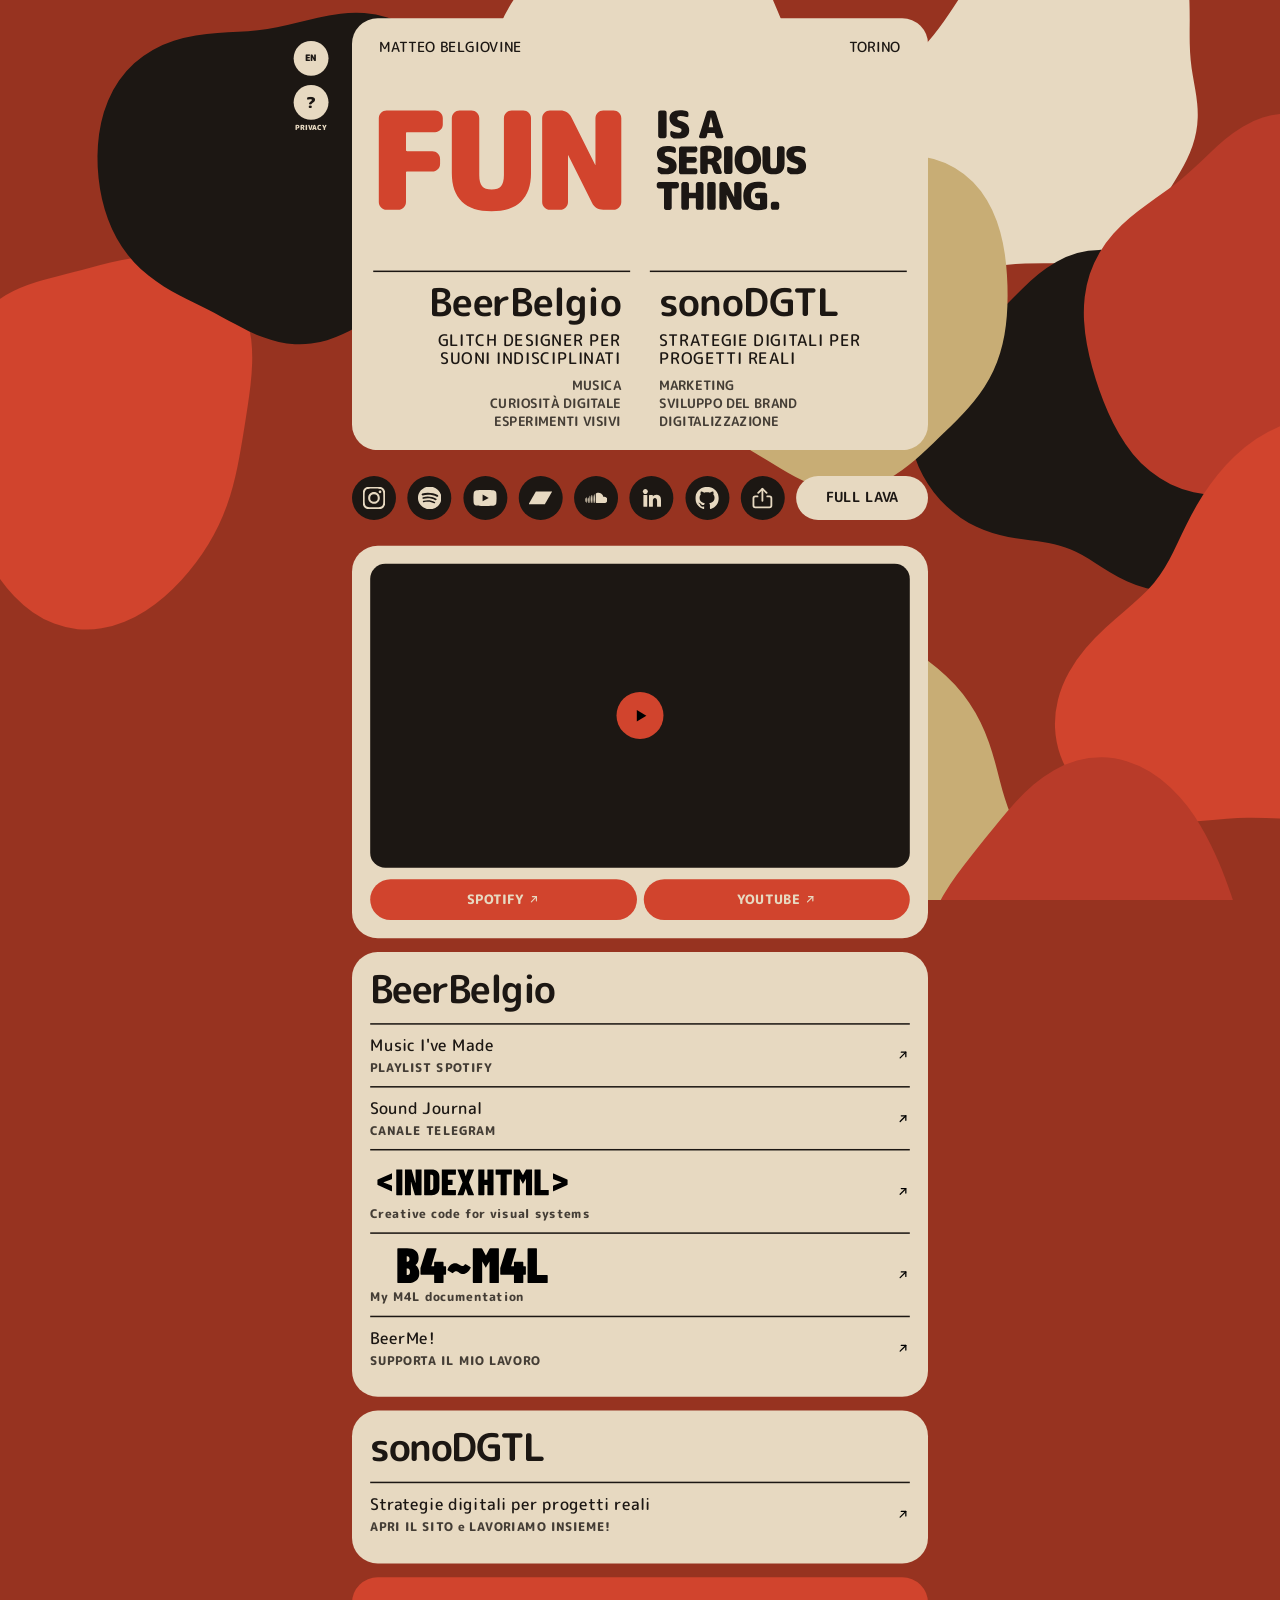
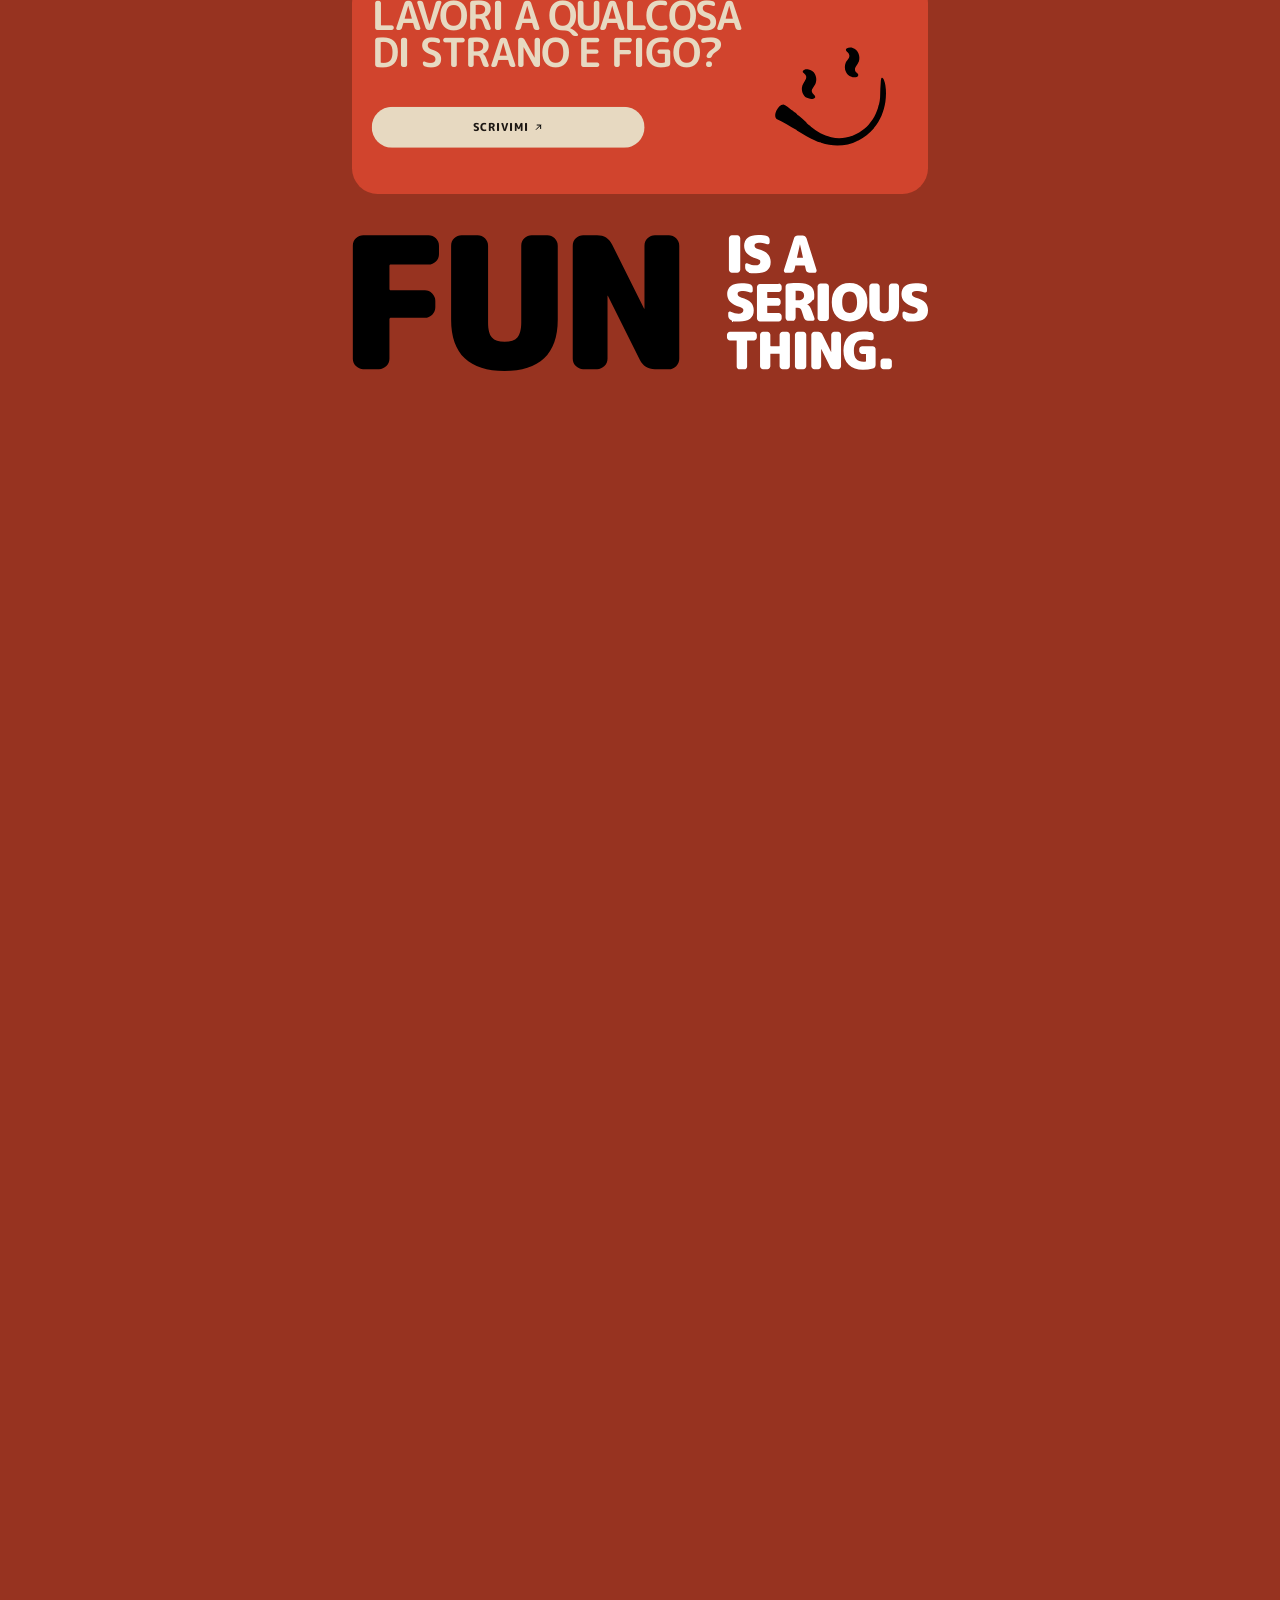
==== commit 41ce2171: "Add files via upload" ====
--- a/it/index.html
+++ b/it/index.html
@@ -32,13 +32,13 @@
   <meta name="twitter:image" content="https://beerbelgio.github.io/assets/og-image.png">
   <meta name="twitter:image:alt" content="BeerBelgio — Matteo Belgiovine">
 
-  <link rel="icon" href="/assets/favicon.svg?v=1202" type="image/svg+xml">
-  <link rel="stylesheet" href="/assets/fonts/m-plus-rounded-1c/font.css?v=1202">
-  <link rel="stylesheet" href="/style.css?v=1202">
+  <link rel="icon" href="/assets/favicon.svg?v=1300" type="image/svg+xml">
+  <link rel="stylesheet" href="/assets/fonts/m-plus-rounded-1c/font.css?v=1300">
+  <link rel="stylesheet" href="/style.css?v=1300">
 
   <script>
     (() => {
-      const BUILD_TOKEN = "1202";
+      const BUILD_TOKEN = "1300";
       let checking = false;
       async function ensureCurrentBuild() {
         if (checking) return;
@@ -96,11 +96,11 @@
       <p class="privacy-intro">Questo sito è volutamente leggero sul tracciamento.</p>
       <div class="privacy-copy">
         <section><h3>QUESTO SITO</h3><p>Il sito non utilizza analytics di prima parte, pixel pubblicitari, profilazione o tracker di marketing.</p></section>
-        <section><h3>HOSTING</h3><p>Il sito è ospitato tramite GitHub Pages. GitHub dichiara che gli indirizzi IP dei visitatori vengono registrati e conservati per finalità di sicurezza. <a href="https://docs.github.com/en/site-policy/privacy-policies/github-general-privacy-statement" target="_blank" rel="noopener noreferrer">Privacy Statement di GitHub <img class="privacy-link-arrow" src="/assets/icon-arrow-up-right.svg?v=1202" alt="" aria-hidden="true"></a></p></section>
-        <section><h3>YOUTUBE</h3><p>I video incorporati vengono caricati solo dopo che scegli di riprodurli e utilizzano la modalità Privacy-Enhanced di YouTube (<code>youtube-nocookie.com</code>). Dopo l’attivazione, Google / YouTube possono trattare dati secondo le proprie informative. <a href="https://support.google.com/youtube/answer/171780?hl=it" target="_blank" rel="noopener noreferrer">Informazioni sulla modalità Privacy-Enhanced <img class="privacy-link-arrow" src="/assets/icon-arrow-up-right.svg?v=1202" alt="" aria-hidden="true"></a></p></section>
+        <section><h3>HOSTING</h3><p>Il sito è ospitato tramite GitHub Pages. GitHub dichiara che gli indirizzi IP dei visitatori vengono registrati e conservati per finalità di sicurezza. <a href="https://docs.github.com/en/site-policy/privacy-policies/github-general-privacy-statement" target="_blank" rel="noopener noreferrer">Privacy Statement di GitHub <img class="privacy-link-arrow" src="/assets/icon-arrow-up-right.svg?v=1300" alt="" aria-hidden="true"></a></p></section>
+        <section><h3>YOUTUBE</h3><p>I video incorporati vengono caricati solo dopo che scegli di riprodurli e utilizzano la modalità Privacy-Enhanced di YouTube (<code>youtube-nocookie.com</code>). Dopo l’attivazione, Google / YouTube possono trattare dati secondo le proprie informative. <a href="https://support.google.com/youtube/answer/171780?hl=it" target="_blank" rel="noopener noreferrer">Informazioni sulla modalità Privacy-Enhanced <img class="privacy-link-arrow" src="/assets/icon-arrow-up-right.svg?v=1300" alt="" aria-hidden="true"></a></p></section>
         <section><h3>LINK ESTERNI</h3><p>I link musicali, social e professionali aprono servizi di terze parti. Una volta lasciato questo sito si applicano le rispettive informative privacy.</p></section>
         <section><h3>DATI DI CONTATTO</h3><p>“Scrivimi” prova ad aprire l’app email tramite un link <code>mailto:</code>; se non viene gestito, il sito mostra i campi destinatario, oggetto e messaggio da copiare nella propria webmail. Questo sito non invia né memorizza direttamente il messaggio. Se scrivi a Matteo, i dati forniti volontariamente vengono utilizzati per rispondere alla richiesta e gestire la relativa corrispondenza. La base giuridica è l’esecuzione di misure precontrattuali richieste dall’interessato, quando applicabile (art. 6(1)(b) GDPR); negli altri casi, il legittimo interesse a rispondere e gestire la corrispondenza (art. 6(1)(f)). Il conferimento dei dati di contatto è volontario.</p></section>
-        <section><h3>FORNITORE EMAIL</h3><p>Le email vengono ricevute tramite Gmail / Google. Google può trattare la corrispondenza secondo la propria informativa privacy e le garanzie applicabili ai trasferimenti internazionali. <a href="https://policies.google.com/privacy?hl=it" target="_blank" rel="noopener noreferrer">Privacy Policy di Google <img class="privacy-link-arrow" src="/assets/icon-arrow-up-right.svg?v=1202" alt="" aria-hidden="true"></a></p></section>
+        <section><h3>FORNITORE EMAIL</h3><p>Le email vengono ricevute tramite Gmail / Google. Google può trattare la corrispondenza secondo la propria informativa privacy e le garanzie applicabili ai trasferimenti internazionali. <a href="https://policies.google.com/privacy?hl=it" target="_blank" rel="noopener noreferrer">Privacy Policy di Google <img class="privacy-link-arrow" src="/assets/icon-arrow-up-right.svg?v=1300" alt="" aria-hidden="true"></a></p></section>
         <section><h3>CONSERVAZIONE E DIRITTI</h3><p>La corrispondenza viene conservata solo per il tempo ragionevolmente necessario alla richiesta, all’eventuale rapporto conseguente e agli obblighi legali o contabili applicabili. Matteo non effettua tramite questo sito processi decisionali automatizzati o profilazione. Nei casi previsti dal GDPR puoi chiedere accesso, rettifica, cancellazione, limitazione, opposizione o portabilità, quando applicabili, e presentare reclamo all’autorità di controllo competente.</p></section>
         <section><h3>TITOLARE / CONTATTO</h3><p>Matteo Belgiovine — Torino, Italia<br><a href="mailto:matteo.sonodgtl@gmail.com">matteo.sonodgtl@gmail.com</a></p></section>
       </div>
@@ -128,8 +128,8 @@
 
       <h1 id="hero-title" class="hero-claim-art-wrap">
         <picture class="hero-claim-picture">
-          <source media="(pointer: coarse) and (orientation: portrait)" srcset="/assets/claim-portrait.svg?v=1202">
-          <img class="hero-claim-art" src="/assets/claim.svg?v=1202" alt="FUN IS A SERIOUS THING.">
+          <source media="(pointer: coarse) and (orientation: portrait)" srcset="/assets/claim-portrait.svg?v=1300">
+          <img class="hero-claim-art" src="/assets/claim.svg?v=1300" alt="FUN IS A SERIOUS THING.">
         </picture>
       </h1>
 
@@ -162,14 +162,14 @@
 
     <div class="quick-actions">
       <nav class="platforms" aria-label="Piattaforme principali">
-        <a href="https://www.instagram.com/beerbelgio" target="_blank" rel="noopener noreferrer" aria-label="Instagram"><img class="platform-icon" src="/assets/icon-instagram.svg?v=1202" alt=""></a>
-        <a href="https://open.spotify.com/intl-it/artist/6f2uqxxXSBY0WYe5qpEMO0?si=txOc3IltQOeGPD7Iq0KtQw" target="_blank" rel="noopener noreferrer" aria-label="Spotify"><img class="platform-icon" src="/assets/icon-spotify.svg?v=1202" alt=""></a>
-        <a href="https://www.youtube.com/@beerbelgio" target="_blank" rel="noopener noreferrer" aria-label="YouTube"><img class="platform-icon" src="/assets/icon-youtube.svg?v=1202" alt=""></a>
-        <a href="https://beerbelgio.bandcamp.com/" target="_blank" rel="noopener noreferrer" aria-label="Bandcamp"><img class="platform-icon" src="/assets/icon-bandcamp.svg?v=1202" alt=""></a>
-        <a href="https://soundcloud.com/beerbelgio" target="_blank" rel="noopener noreferrer" aria-label="SoundCloud"><img class="platform-icon" src="/assets/icon-soundcloud.svg?v=1202" alt=""></a>
-        <a href="https://www.linkedin.com/in/matteo-belgiovine-421177164/" target="_blank" rel="noopener noreferrer" aria-label="LinkedIn"><img class="platform-icon" src="/assets/icon-linkedin.svg?v=1202" alt=""></a>
-        <a href="https://github.com/BeerBelgio" target="_blank" rel="noopener noreferrer" aria-label="GitHub"><img class="platform-icon" src="/assets/icon-github.svg?v=1202" alt=""></a>
-        <button class="platform-share" id="share-site" type="button" aria-label="Condividi questo sito" title="Condividi questo sito"><img class="platform-icon" src="/assets/icon-share.svg?v=1202" alt=""></button>
+        <a href="https://www.instagram.com/beerbelgio" target="_blank" rel="noopener noreferrer" aria-label="Instagram"><img class="platform-icon" src="/assets/icon-instagram.svg?v=1300" alt=""></a>
+        <a href="https://open.spotify.com/intl-it/artist/6f2uqxxXSBY0WYe5qpEMO0?si=txOc3IltQOeGPD7Iq0KtQw" target="_blank" rel="noopener noreferrer" aria-label="Spotify"><img class="platform-icon" src="/assets/icon-spotify.svg?v=1300" alt=""></a>
+        <a href="https://www.youtube.com/@beerbelgio" target="_blank" rel="noopener noreferrer" aria-label="YouTube"><img class="platform-icon" src="/assets/icon-youtube.svg?v=1300" alt=""></a>
+        <a href="https://beerbelgio.bandcamp.com/" target="_blank" rel="noopener noreferrer" aria-label="Bandcamp"><img class="platform-icon" src="/assets/icon-bandcamp.svg?v=1300" alt=""></a>
+        <a href="https://soundcloud.com/beerbelgio" target="_blank" rel="noopener noreferrer" aria-label="SoundCloud"><img class="platform-icon" src="/assets/icon-soundcloud.svg?v=1300" alt=""></a>
+        <a href="https://www.linkedin.com/in/matteo-belgiovine-421177164/" target="_blank" rel="noopener noreferrer" aria-label="LinkedIn"><img class="platform-icon" src="/assets/icon-linkedin.svg?v=1300" alt=""></a>
+        <a href="https://github.com/BeerBelgio" target="_blank" rel="noopener noreferrer" aria-label="GitHub"><img class="platform-icon" src="/assets/icon-github.svg?v=1300" alt=""></a>
+        <button class="platform-share" id="share-site" type="button" aria-label="Condividi questo sito" title="Condividi questo sito"><img class="platform-icon" src="/assets/icon-share.svg?v=1300" alt=""></button>
       </nav>
 
       <button class="lava-toggle" id="lava-toggle" type="button" aria-pressed="false">
@@ -185,12 +185,12 @@
         data-youtube-id="8kaRScePKms"
         data-youtube-list="OLAK5uy_lhZT4kA-28vSo5-pz2SOYputOBcnqwUYM"
         aria-label="Riproduci Sounds Like Something su YouTube">
-        <span class="play"><img src="/assets/icon-play.svg?v=1202" alt=""></span>
+        <span class="play"><img src="/assets/icon-play.svg?v=1300" alt=""></span>
       </button>
 
       <div class="cta-row">
-        <a href="https://open.spotify.com/intl-it/artist/6f2uqxxXSBY0WYe5qpEMO0?si=WlXgoVD5QQej0EATIzLRXA&nd=1&dlsi=f950cc11a46f4bed" target="_blank" rel="noopener noreferrer">SPOTIFY <img class="inline-arrow" src="/assets/icon-arrow-up-right-cream.svg?v=1202" alt=""></a>
-        <a href="https://www.youtube.com/@beerbelgio" target="_blank" rel="noopener noreferrer">YOUTUBE <img class="inline-arrow" src="/assets/icon-arrow-up-right-cream.svg?v=1202" alt=""></a>
+        <a href="https://open.spotify.com/intl-it/artist/6f2uqxxXSBY0WYe5qpEMO0?si=WlXgoVD5QQej0EATIzLRXA&nd=1&dlsi=f950cc11a46f4bed" target="_blank" rel="noopener noreferrer">SPOTIFY <img class="inline-arrow" src="/assets/icon-arrow-up-right-cream.svg?v=1300" alt=""></a>
+        <a href="https://www.youtube.com/@beerbelgio" target="_blank" rel="noopener noreferrer">YOUTUBE <img class="inline-arrow" src="/assets/icon-arrow-up-right-cream.svg?v=1300" alt=""></a>
       </div>
     </section>
 
@@ -202,7 +202,7 @@
           Music I've Made
           <small>PLAYLIST SPOTIFY</small>
         </span>
-        <span class="arrow"><img src="/assets/icon-arrow-up-right.svg?v=1202" alt=""></span>
+        <span class="arrow"><img src="/assets/icon-arrow-up-right.svg?v=1300" alt=""></span>
       </a>
 
       <a href="https://t.me/beerbelgio_soundjournal" target="_blank" rel="noopener noreferrer">
@@ -210,7 +210,23 @@
           Sound Journal
           <small>CANALE TELEGRAM</small>
         </span>
-        <span class="arrow"><img src="/assets/icon-arrow-up-right.svg?v=1202" alt=""></span>
+        <span class="arrow"><img src="/assets/icon-arrow-up-right.svg?v=1300" alt=""></span>
+      </a>
+
+      <a class="beerbelgio-project-link" href="https://beerbelgio.github.io/index-html/" target="_blank" rel="noopener noreferrer" aria-label="INDEX HTML — Creative code for visual systems">
+        <span class="beerbelgio-project-content">
+          <img class="beerbelgio-project-wordmark" src="/assets/index-html-wordmark.svg?v=1300" width="1000" height="200" alt="INDEX HTML">
+          <small>Creative code for visual systems</small>
+        </span>
+        <span class="arrow"><img src="/assets/icon-arrow-up-right.svg?v=1300" alt=""></span>
+      </a>
+
+      <a class="beerbelgio-project-link" href="https://beerbelgio.github.io/b4-m4l/" target="_blank" rel="noopener noreferrer" aria-label="B4~M4L — My M4L documentation">
+        <span class="beerbelgio-project-content">
+          <img class="beerbelgio-project-wordmark" src="/assets/b4m4l-wordmark.svg?v=1300" width="1000" height="200" alt="B4~M4L">
+          <small>My M4L documentation</small>
+        </span>
+        <span class="arrow"><img src="/assets/icon-arrow-up-right.svg?v=1300" alt=""></span>
       </a>
 
       <a href="https://ko-fi.com/beerbelgio" target="_blank" rel="noopener noreferrer">
@@ -218,8 +234,12 @@
           BeerMe!
           <small>SUPPORTA IL MIO LAVORO</small>
         </span>
-        <span class="arrow"><img src="/assets/icon-arrow-up-right.svg?v=1202" alt=""></span>
-      </a>
+        <span class="arrow"><img src="/assets/icon-arrow-up-right.svg?v=1300" alt=""></span>
+      </a>
+
+
+
+
     </section>
 
     <section class="links-card card sonodgtl-card" id="sonodgtl-link">
@@ -230,7 +250,7 @@
           Strategie digitali per <br class="mobile-only-break">progetti reali
           <small>APRI IL SITO <br class="mobile-only-break"><span class="sonodgtl-cta-separator">e </span>LAVORIAMO INSIEME!</small>
         </span>
-        <span class="arrow"><img src="/assets/icon-arrow-up-right.svg?v=1202" alt=""></span>
+        <span class="arrow"><img src="/assets/icon-arrow-up-right.svg?v=1300" alt=""></span>
       </a>
     </section>
 
@@ -243,12 +263,12 @@
       <div class="contact-lower">
         <a class="write-button" id="hub-write-me"
            href="mailto:matteo.sonodgtl@gmail.com?subject=Qualcosa%20di%20strano%20e%20figo&body=Ciao%20Matteo%2C%0A%0ACHI%20SONO%3A%0A%0AI%20MIEI%20LINK%3A%0A%0AA%20COSA%20STO%20LAVORANDO%3A%0A%0APERCH%C3%89%20TI%20STO%20SCRIVENDO%3A%0A">
-          SCRIVIMI <img class="inline-arrow" src="/assets/icon-arrow-up-right.svg?v=1202" alt="">
+          SCRIVIMI <img class="inline-arrow" src="/assets/icon-arrow-up-right.svg?v=1300" alt="">
         </a>
       </div>
 
       <img class="contact-smile contact-smile-full"
-           src="/assets/smile-eyes.svg?v=1202"
+           src="/assets/smile-eyes.svg?v=1300"
            alt=""
            aria-hidden="true">
     </section>
@@ -337,8 +357,8 @@
     </div>
   </div>
 
-  <script src="/lava.js?v=1202"></script>
-  <script src="/script.js?v=1202"></script>
-  <script src="/privacy.js?v=1202"></script>
+  <script src="/lava.js?v=1300"></script>
+  <script src="/script.js?v=1300"></script>
+  <script src="/privacy.js?v=1300"></script>
 </body>
 </html>
--- a/assets/fonts/m-plus-rounded-1c/font.css
+++ b/assets/fonts/m-plus-rounded-1c/font.css
@@ -2,7 +2,7 @@
 
 @font-face {
   font-family: "M PLUS Rounded 1c";
-  src: url("./m-plus-rounded-1c-latin-100-normal.woff2?v=1202") format("woff2");
+  src: url("./m-plus-rounded-1c-latin-100-normal.woff2?v=1300") format("woff2");
   font-style: normal;
   font-weight: 100;
   font-display: swap;
@@ -10,7 +10,7 @@
 
 @font-face {
   font-family: "M PLUS Rounded 1c";
-  src: url("./m-plus-rounded-1c-latin-300-normal.woff2?v=1202") format("woff2");
+  src: url("./m-plus-rounded-1c-latin-300-normal.woff2?v=1300") format("woff2");
   font-style: normal;
   font-weight: 300;
   font-display: swap;
@@ -18,7 +18,7 @@
 
 @font-face {
   font-family: "M PLUS Rounded 1c";
-  src: url("./m-plus-rounded-1c-latin-400-normal.woff2?v=1202") format("woff2");
+  src: url("./m-plus-rounded-1c-latin-400-normal.woff2?v=1300") format("woff2");
   font-style: normal;
   font-weight: 400;
   font-display: swap;
@@ -26,7 +26,7 @@
 
 @font-face {
   font-family: "M PLUS Rounded 1c";
-  src: url("./m-plus-rounded-1c-latin-500-normal.woff2?v=1202") format("woff2");
+  src: url("./m-plus-rounded-1c-latin-500-normal.woff2?v=1300") format("woff2");
   font-style: normal;
   font-weight: 500;
   font-display: swap;
@@ -34,7 +34,7 @@
 
 @font-face {
   font-family: "M PLUS Rounded 1c";
-  src: url("./m-plus-rounded-1c-latin-700-normal.woff2?v=1202") format("woff2");
+  src: url("./m-plus-rounded-1c-latin-700-normal.woff2?v=1300") format("woff2");
   font-style: normal;
   font-weight: 700;
   font-display: swap;
@@ -42,7 +42,7 @@
 
 @font-face {
   font-family: "M PLUS Rounded 1c";
-  src: url("./m-plus-rounded-1c-latin-800-normal.woff2?v=1202") format("woff2");
+  src: url("./m-plus-rounded-1c-latin-800-normal.woff2?v=1300") format("woff2");
   font-style: normal;
   font-weight: 800;
   font-display: swap;
@@ -50,7 +50,7 @@
 
 @font-face {
   font-family: "M PLUS Rounded 1c";
-  src: url("./m-plus-rounded-1c-latin-900-normal.woff2?v=1202") format("woff2");
+  src: url("./m-plus-rounded-1c-latin-900-normal.woff2?v=1300") format("woff2");
   font-style: normal;
   font-weight: 900;
   font-display: swap;
--- a/style.css
+++ b/style.css
@@ -3590,3 +3590,25 @@
   }
   .language-launch-mark { font-size: 10.5px; }
 }
+
+/* BeerBelgio project gateways: local to the links card; no stage changes. */
+.beerbelgio-card > a.beerbelgio-project-link > .beerbelgio-project-content {
+  display: block;
+  flex: 1 1 auto;
+  min-width: 0;
+}
+.beerbelgio-project-wordmark {
+  display: block;
+  width: min(100%, 270px);
+  max-height: 56px;
+  height: auto;
+  object-fit: contain;
+  object-position: left center;
+}
+.beerbelgio-card > a.beerbelgio-project-link small {
+  display: block;
+  margin-top: 5px !important;
+}
+@media (pointer: coarse) and (orientation: portrait) {
+  .beerbelgio-project-wordmark { width: min(100%, 230px); }
+}
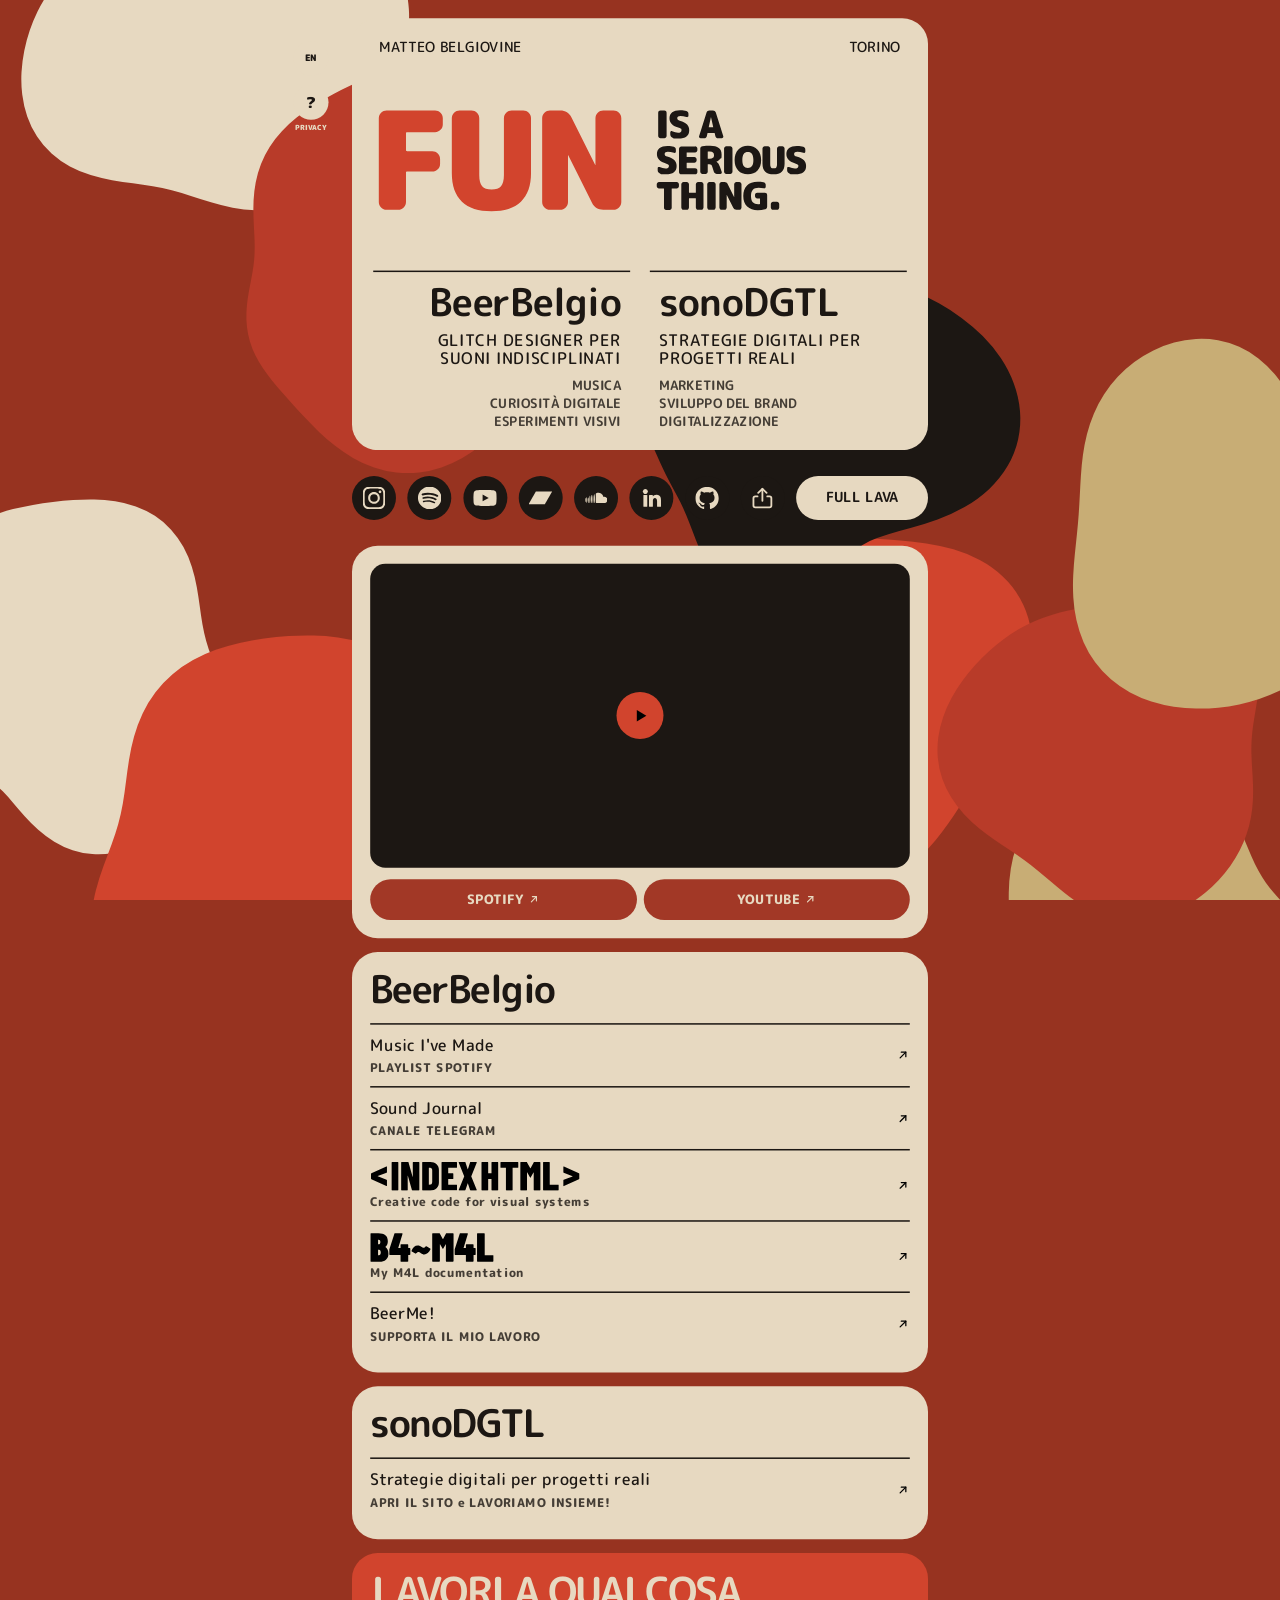
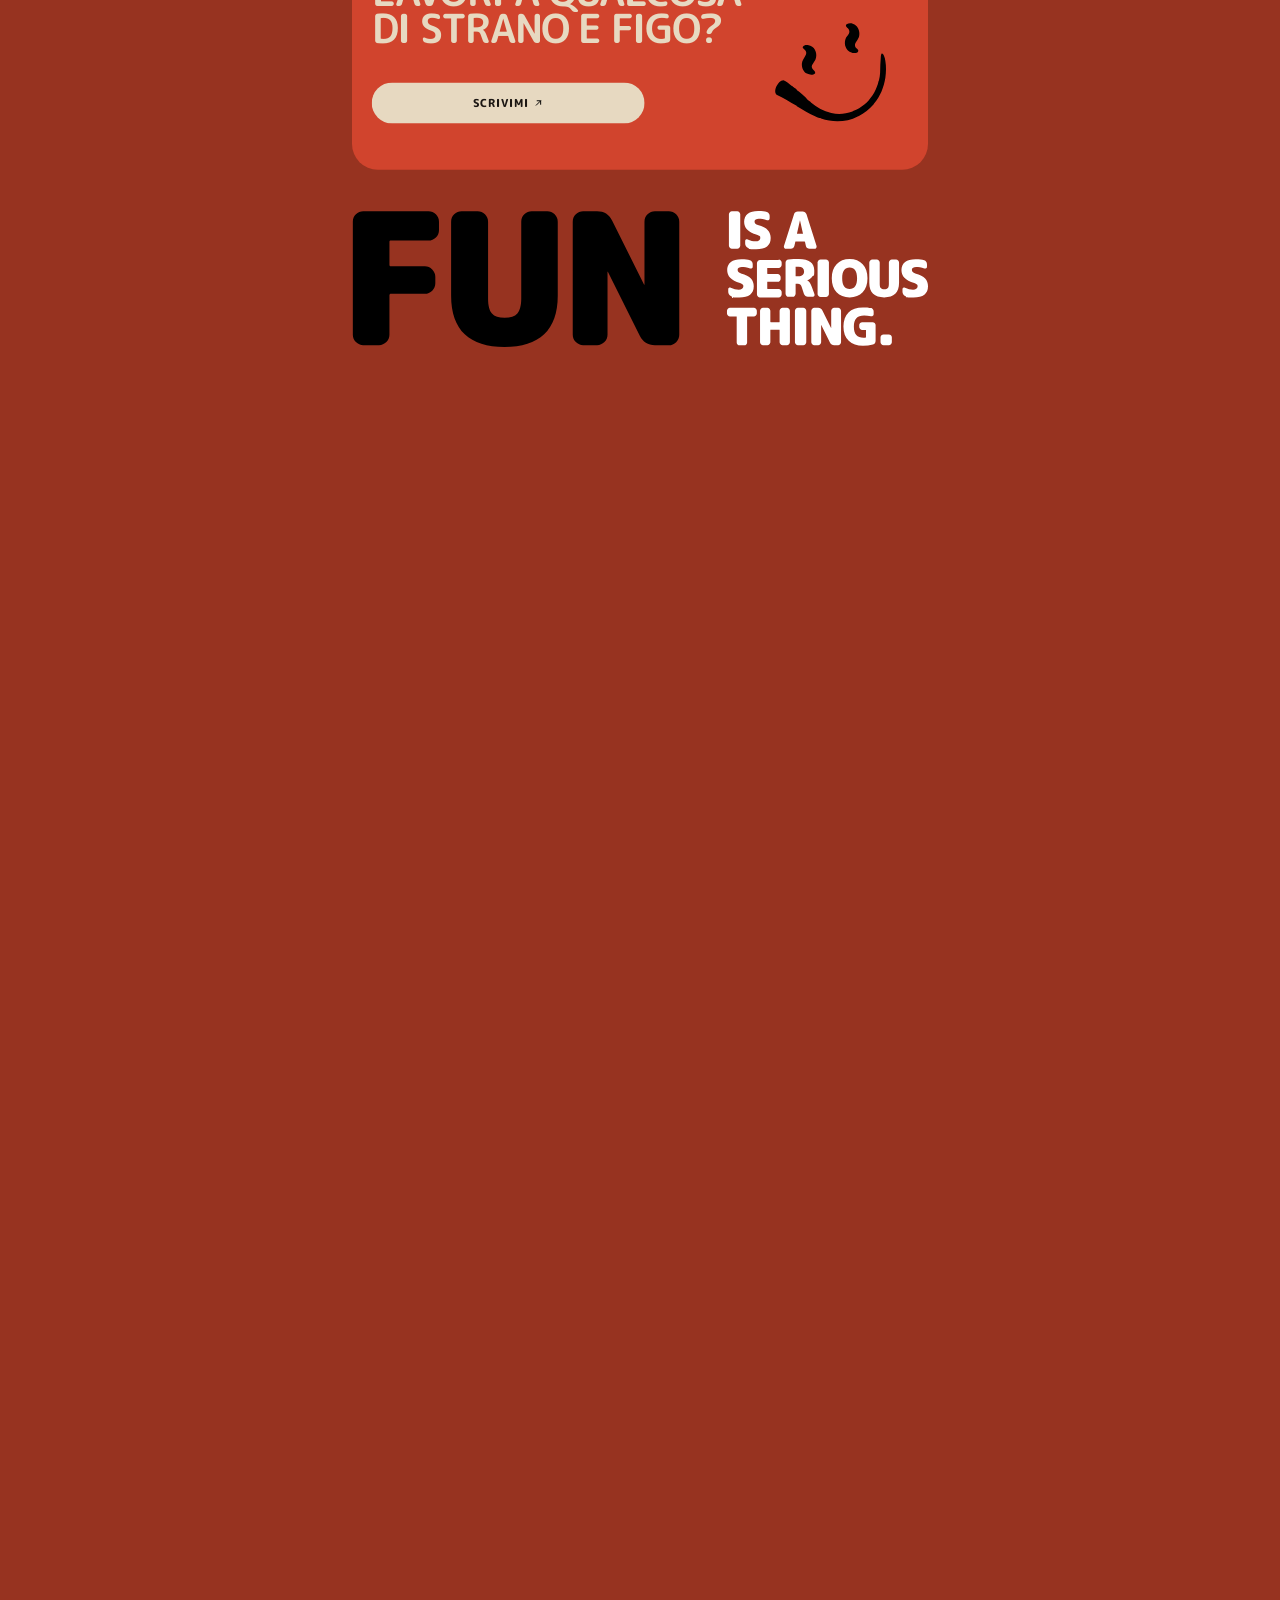
==== commit 0f5992ae: "Add files via upload" ====
--- a/it/index.html
+++ b/it/index.html
@@ -32,13 +32,13 @@
   <meta name="twitter:image" content="https://beerbelgio.github.io/assets/og-image.png">
   <meta name="twitter:image:alt" content="BeerBelgio — Matteo Belgiovine">
 
-  <link rel="icon" href="/assets/favicon.svg?v=1300" type="image/svg+xml">
-  <link rel="stylesheet" href="/assets/fonts/m-plus-rounded-1c/font.css?v=1300">
-  <link rel="stylesheet" href="/style.css?v=1300">
+  <link rel="icon" href="/assets/favicon.svg?v=1301" type="image/svg+xml">
+  <link rel="stylesheet" href="/assets/fonts/m-plus-rounded-1c/font.css?v=1301">
+  <link rel="stylesheet" href="/style.css?v=1301">
 
   <script>
     (() => {
-      const BUILD_TOKEN = "1300";
+      const BUILD_TOKEN = "1301";
       let checking = false;
       async function ensureCurrentBuild() {
         if (checking) return;
@@ -96,11 +96,11 @@
       <p class="privacy-intro">Questo sito è volutamente leggero sul tracciamento.</p>
       <div class="privacy-copy">
         <section><h3>QUESTO SITO</h3><p>Il sito non utilizza analytics di prima parte, pixel pubblicitari, profilazione o tracker di marketing.</p></section>
-        <section><h3>HOSTING</h3><p>Il sito è ospitato tramite GitHub Pages. GitHub dichiara che gli indirizzi IP dei visitatori vengono registrati e conservati per finalità di sicurezza. <a href="https://docs.github.com/en/site-policy/privacy-policies/github-general-privacy-statement" target="_blank" rel="noopener noreferrer">Privacy Statement di GitHub <img class="privacy-link-arrow" src="/assets/icon-arrow-up-right.svg?v=1300" alt="" aria-hidden="true"></a></p></section>
-        <section><h3>YOUTUBE</h3><p>I video incorporati vengono caricati solo dopo che scegli di riprodurli e utilizzano la modalità Privacy-Enhanced di YouTube (<code>youtube-nocookie.com</code>). Dopo l’attivazione, Google / YouTube possono trattare dati secondo le proprie informative. <a href="https://support.google.com/youtube/answer/171780?hl=it" target="_blank" rel="noopener noreferrer">Informazioni sulla modalità Privacy-Enhanced <img class="privacy-link-arrow" src="/assets/icon-arrow-up-right.svg?v=1300" alt="" aria-hidden="true"></a></p></section>
+        <section><h3>HOSTING</h3><p>Il sito è ospitato tramite GitHub Pages. GitHub dichiara che gli indirizzi IP dei visitatori vengono registrati e conservati per finalità di sicurezza. <a href="https://docs.github.com/en/site-policy/privacy-policies/github-general-privacy-statement" target="_blank" rel="noopener noreferrer">Privacy Statement di GitHub <img class="privacy-link-arrow" src="/assets/icon-arrow-up-right.svg?v=1301" alt="" aria-hidden="true"></a></p></section>
+        <section><h3>YOUTUBE</h3><p>I video incorporati vengono caricati solo dopo che scegli di riprodurli e utilizzano la modalità Privacy-Enhanced di YouTube (<code>youtube-nocookie.com</code>). Dopo l’attivazione, Google / YouTube possono trattare dati secondo le proprie informative. <a href="https://support.google.com/youtube/answer/171780?hl=it" target="_blank" rel="noopener noreferrer">Informazioni sulla modalità Privacy-Enhanced <img class="privacy-link-arrow" src="/assets/icon-arrow-up-right.svg?v=1301" alt="" aria-hidden="true"></a></p></section>
         <section><h3>LINK ESTERNI</h3><p>I link musicali, social e professionali aprono servizi di terze parti. Una volta lasciato questo sito si applicano le rispettive informative privacy.</p></section>
         <section><h3>DATI DI CONTATTO</h3><p>“Scrivimi” prova ad aprire l’app email tramite un link <code>mailto:</code>; se non viene gestito, il sito mostra i campi destinatario, oggetto e messaggio da copiare nella propria webmail. Questo sito non invia né memorizza direttamente il messaggio. Se scrivi a Matteo, i dati forniti volontariamente vengono utilizzati per rispondere alla richiesta e gestire la relativa corrispondenza. La base giuridica è l’esecuzione di misure precontrattuali richieste dall’interessato, quando applicabile (art. 6(1)(b) GDPR); negli altri casi, il legittimo interesse a rispondere e gestire la corrispondenza (art. 6(1)(f)). Il conferimento dei dati di contatto è volontario.</p></section>
-        <section><h3>FORNITORE EMAIL</h3><p>Le email vengono ricevute tramite Gmail / Google. Google può trattare la corrispondenza secondo la propria informativa privacy e le garanzie applicabili ai trasferimenti internazionali. <a href="https://policies.google.com/privacy?hl=it" target="_blank" rel="noopener noreferrer">Privacy Policy di Google <img class="privacy-link-arrow" src="/assets/icon-arrow-up-right.svg?v=1300" alt="" aria-hidden="true"></a></p></section>
+        <section><h3>FORNITORE EMAIL</h3><p>Le email vengono ricevute tramite Gmail / Google. Google può trattare la corrispondenza secondo la propria informativa privacy e le garanzie applicabili ai trasferimenti internazionali. <a href="https://policies.google.com/privacy?hl=it" target="_blank" rel="noopener noreferrer">Privacy Policy di Google <img class="privacy-link-arrow" src="/assets/icon-arrow-up-right.svg?v=1301" alt="" aria-hidden="true"></a></p></section>
         <section><h3>CONSERVAZIONE E DIRITTI</h3><p>La corrispondenza viene conservata solo per il tempo ragionevolmente necessario alla richiesta, all’eventuale rapporto conseguente e agli obblighi legali o contabili applicabili. Matteo non effettua tramite questo sito processi decisionali automatizzati o profilazione. Nei casi previsti dal GDPR puoi chiedere accesso, rettifica, cancellazione, limitazione, opposizione o portabilità, quando applicabili, e presentare reclamo all’autorità di controllo competente.</p></section>
         <section><h3>TITOLARE / CONTATTO</h3><p>Matteo Belgiovine — Torino, Italia<br><a href="mailto:matteo.sonodgtl@gmail.com">matteo.sonodgtl@gmail.com</a></p></section>
       </div>
@@ -128,8 +128,8 @@
 
       <h1 id="hero-title" class="hero-claim-art-wrap">
         <picture class="hero-claim-picture">
-          <source media="(pointer: coarse) and (orientation: portrait)" srcset="/assets/claim-portrait.svg?v=1300">
-          <img class="hero-claim-art" src="/assets/claim.svg?v=1300" alt="FUN IS A SERIOUS THING.">
+          <source media="(pointer: coarse) and (orientation: portrait)" srcset="/assets/claim-portrait.svg?v=1301">
+          <img class="hero-claim-art" src="/assets/claim.svg?v=1301" alt="FUN IS A SERIOUS THING.">
         </picture>
       </h1>
 
@@ -162,14 +162,14 @@
 
     <div class="quick-actions">
       <nav class="platforms" aria-label="Piattaforme principali">
-        <a href="https://www.instagram.com/beerbelgio" target="_blank" rel="noopener noreferrer" aria-label="Instagram"><img class="platform-icon" src="/assets/icon-instagram.svg?v=1300" alt=""></a>
-        <a href="https://open.spotify.com/intl-it/artist/6f2uqxxXSBY0WYe5qpEMO0?si=txOc3IltQOeGPD7Iq0KtQw" target="_blank" rel="noopener noreferrer" aria-label="Spotify"><img class="platform-icon" src="/assets/icon-spotify.svg?v=1300" alt=""></a>
-        <a href="https://www.youtube.com/@beerbelgio" target="_blank" rel="noopener noreferrer" aria-label="YouTube"><img class="platform-icon" src="/assets/icon-youtube.svg?v=1300" alt=""></a>
-        <a href="https://beerbelgio.bandcamp.com/" target="_blank" rel="noopener noreferrer" aria-label="Bandcamp"><img class="platform-icon" src="/assets/icon-bandcamp.svg?v=1300" alt=""></a>
-        <a href="https://soundcloud.com/beerbelgio" target="_blank" rel="noopener noreferrer" aria-label="SoundCloud"><img class="platform-icon" src="/assets/icon-soundcloud.svg?v=1300" alt=""></a>
-        <a href="https://www.linkedin.com/in/matteo-belgiovine-421177164/" target="_blank" rel="noopener noreferrer" aria-label="LinkedIn"><img class="platform-icon" src="/assets/icon-linkedin.svg?v=1300" alt=""></a>
-        <a href="https://github.com/BeerBelgio" target="_blank" rel="noopener noreferrer" aria-label="GitHub"><img class="platform-icon" src="/assets/icon-github.svg?v=1300" alt=""></a>
-        <button class="platform-share" id="share-site" type="button" aria-label="Condividi questo sito" title="Condividi questo sito"><img class="platform-icon" src="/assets/icon-share.svg?v=1300" alt=""></button>
+        <a href="https://www.instagram.com/beerbelgio" target="_blank" rel="noopener noreferrer" aria-label="Instagram"><img class="platform-icon" src="/assets/icon-instagram.svg?v=1301" alt=""></a>
+        <a href="https://open.spotify.com/intl-it/artist/6f2uqxxXSBY0WYe5qpEMO0?si=txOc3IltQOeGPD7Iq0KtQw" target="_blank" rel="noopener noreferrer" aria-label="Spotify"><img class="platform-icon" src="/assets/icon-spotify.svg?v=1301" alt=""></a>
+        <a href="https://www.youtube.com/@beerbelgio" target="_blank" rel="noopener noreferrer" aria-label="YouTube"><img class="platform-icon" src="/assets/icon-youtube.svg?v=1301" alt=""></a>
+        <a href="https://beerbelgio.bandcamp.com/" target="_blank" rel="noopener noreferrer" aria-label="Bandcamp"><img class="platform-icon" src="/assets/icon-bandcamp.svg?v=1301" alt=""></a>
+        <a href="https://soundcloud.com/beerbelgio" target="_blank" rel="noopener noreferrer" aria-label="SoundCloud"><img class="platform-icon" src="/assets/icon-soundcloud.svg?v=1301" alt=""></a>
+        <a href="https://www.linkedin.com/in/matteo-belgiovine-421177164/" target="_blank" rel="noopener noreferrer" aria-label="LinkedIn"><img class="platform-icon" src="/assets/icon-linkedin.svg?v=1301" alt=""></a>
+        <a href="https://github.com/BeerBelgio" target="_blank" rel="noopener noreferrer" aria-label="GitHub"><img class="platform-icon" src="/assets/icon-github.svg?v=1301" alt=""></a>
+        <button class="platform-share" id="share-site" type="button" aria-label="Condividi questo sito" title="Condividi questo sito"><img class="platform-icon" src="/assets/icon-share.svg?v=1301" alt=""></button>
       </nav>
 
       <button class="lava-toggle" id="lava-toggle" type="button" aria-pressed="false">
@@ -185,12 +185,12 @@
         data-youtube-id="8kaRScePKms"
         data-youtube-list="OLAK5uy_lhZT4kA-28vSo5-pz2SOYputOBcnqwUYM"
         aria-label="Riproduci Sounds Like Something su YouTube">
-        <span class="play"><img src="/assets/icon-play.svg?v=1300" alt=""></span>
+        <span class="play"><img src="/assets/icon-play.svg?v=1301" alt=""></span>
       </button>
 
       <div class="cta-row">
-        <a href="https://open.spotify.com/intl-it/artist/6f2uqxxXSBY0WYe5qpEMO0?si=WlXgoVD5QQej0EATIzLRXA&nd=1&dlsi=f950cc11a46f4bed" target="_blank" rel="noopener noreferrer">SPOTIFY <img class="inline-arrow" src="/assets/icon-arrow-up-right-cream.svg?v=1300" alt=""></a>
-        <a href="https://www.youtube.com/@beerbelgio" target="_blank" rel="noopener noreferrer">YOUTUBE <img class="inline-arrow" src="/assets/icon-arrow-up-right-cream.svg?v=1300" alt=""></a>
+        <a href="https://open.spotify.com/intl-it/artist/6f2uqxxXSBY0WYe5qpEMO0?si=WlXgoVD5QQej0EATIzLRXA&nd=1&dlsi=f950cc11a46f4bed" target="_blank" rel="noopener noreferrer" aria-label="Spotify">SPOTIFY <img class="inline-arrow" src="/assets/icon-arrow-up-right-cream.svg?v=1301" alt=""></a>
+        <a href="https://www.youtube.com/@beerbelgio" target="_blank" rel="noopener noreferrer" aria-label="YouTube">YOUTUBE <img class="inline-arrow" src="/assets/icon-arrow-up-right-cream.svg?v=1301" alt=""></a>
       </div>
     </section>
 
@@ -202,7 +202,7 @@
           Music I've Made
           <small>PLAYLIST SPOTIFY</small>
         </span>
-        <span class="arrow"><img src="/assets/icon-arrow-up-right.svg?v=1300" alt=""></span>
+        <span class="arrow"><img src="/assets/icon-arrow-up-right.svg?v=1301" alt=""></span>
       </a>
 
       <a href="https://t.me/beerbelgio_soundjournal" target="_blank" rel="noopener noreferrer">
@@ -210,23 +210,23 @@
           Sound Journal
           <small>CANALE TELEGRAM</small>
         </span>
-        <span class="arrow"><img src="/assets/icon-arrow-up-right.svg?v=1300" alt=""></span>
+        <span class="arrow"><img src="/assets/icon-arrow-up-right.svg?v=1301" alt=""></span>
       </a>
 
       <a class="beerbelgio-project-link" href="https://beerbelgio.github.io/index-html/" target="_blank" rel="noopener noreferrer" aria-label="INDEX HTML — Creative code for visual systems">
         <span class="beerbelgio-project-content">
-          <img class="beerbelgio-project-wordmark" src="/assets/index-html-wordmark.svg?v=1300" width="1000" height="200" alt="INDEX HTML">
+          <img class="beerbelgio-project-wordmark" src="/assets/index-html-wordmark.svg?v=1301" width="932" height="128" alt="INDEX HTML">
           <small>Creative code for visual systems</small>
         </span>
-        <span class="arrow"><img src="/assets/icon-arrow-up-right.svg?v=1300" alt=""></span>
+        <span class="arrow"><img src="/assets/icon-arrow-up-right.svg?v=1301" alt=""></span>
       </a>
 
       <a class="beerbelgio-project-link" href="https://beerbelgio.github.io/b4-m4l/" target="_blank" rel="noopener noreferrer" aria-label="B4~M4L — My M4L documentation">
         <span class="beerbelgio-project-content">
-          <img class="beerbelgio-project-wordmark" src="/assets/b4m4l-wordmark.svg?v=1300" width="1000" height="200" alt="B4~M4L">
+          <img class="beerbelgio-project-wordmark" src="/assets/b4m4l-wordmark.svg?v=1301" width="736" height="172" alt="B4~M4L">
           <small>My M4L documentation</small>
         </span>
-        <span class="arrow"><img src="/assets/icon-arrow-up-right.svg?v=1300" alt=""></span>
+        <span class="arrow"><img src="/assets/icon-arrow-up-right.svg?v=1301" alt=""></span>
       </a>
 
       <a href="https://ko-fi.com/beerbelgio" target="_blank" rel="noopener noreferrer">
@@ -234,7 +234,7 @@
           BeerMe!
           <small>SUPPORTA IL MIO LAVORO</small>
         </span>
-        <span class="arrow"><img src="/assets/icon-arrow-up-right.svg?v=1300" alt=""></span>
+        <span class="arrow"><img src="/assets/icon-arrow-up-right.svg?v=1301" alt=""></span>
       </a>
 
 
@@ -250,7 +250,7 @@
           Strategie digitali per <br class="mobile-only-break">progetti reali
           <small>APRI IL SITO <br class="mobile-only-break"><span class="sonodgtl-cta-separator">e </span>LAVORIAMO INSIEME!</small>
         </span>
-        <span class="arrow"><img src="/assets/icon-arrow-up-right.svg?v=1300" alt=""></span>
+        <span class="arrow"><img src="/assets/icon-arrow-up-right.svg?v=1301" alt=""></span>
       </a>
     </section>
 
@@ -263,12 +263,13 @@
       <div class="contact-lower">
         <a class="write-button" id="hub-write-me"
            href="mailto:matteo.sonodgtl@gmail.com?subject=Qualcosa%20di%20strano%20e%20figo&body=Ciao%20Matteo%2C%0A%0ACHI%20SONO%3A%0A%0AI%20MIEI%20LINK%3A%0A%0AA%20COSA%20STO%20LAVORANDO%3A%0A%0APERCH%C3%89%20TI%20STO%20SCRIVENDO%3A%0A">
-          SCRIVIMI <img class="inline-arrow" src="/assets/icon-arrow-up-right.svg?v=1300" alt="">
+          SCRIVIMI <img class="inline-arrow" src="/assets/icon-arrow-up-right.svg?v=1301" alt="">
         </a>
       </div>
 
       <img class="contact-smile contact-smile-full"
-           src="/assets/smile-eyes.svg?v=1300"
+           src="/assets/smile-eyes.svg?v=1301"
+           width="1080" height="1080"
            alt=""
            aria-hidden="true">
     </section>
@@ -357,8 +358,8 @@
     </div>
   </div>
 
-  <script src="/lava.js?v=1300"></script>
-  <script src="/script.js?v=1300"></script>
-  <script src="/privacy.js?v=1300"></script>
+  <script src="/lava.js?v=1301"></script>
+  <script src="/script.js?v=1301"></script>
+  <script src="/privacy.js?v=1301"></script>
 </body>
 </html>
--- a/assets/fonts/m-plus-rounded-1c/font.css
+++ b/assets/fonts/m-plus-rounded-1c/font.css
@@ -2,7 +2,7 @@
 
 @font-face {
   font-family: "M PLUS Rounded 1c";
-  src: url("./m-plus-rounded-1c-latin-100-normal.woff2?v=1300") format("woff2");
+  src: url("./m-plus-rounded-1c-latin-100-normal.woff2?v=1301") format("woff2");
   font-style: normal;
   font-weight: 100;
   font-display: swap;
@@ -10,7 +10,7 @@
 
 @font-face {
   font-family: "M PLUS Rounded 1c";
-  src: url("./m-plus-rounded-1c-latin-300-normal.woff2?v=1300") format("woff2");
+  src: url("./m-plus-rounded-1c-latin-300-normal.woff2?v=1301") format("woff2");
   font-style: normal;
   font-weight: 300;
   font-display: swap;
@@ -18,7 +18,7 @@
 
 @font-face {
   font-family: "M PLUS Rounded 1c";
-  src: url("./m-plus-rounded-1c-latin-400-normal.woff2?v=1300") format("woff2");
+  src: url("./m-plus-rounded-1c-latin-400-normal.woff2?v=1301") format("woff2");
   font-style: normal;
   font-weight: 400;
   font-display: swap;
@@ -26,7 +26,7 @@
 
 @font-face {
   font-family: "M PLUS Rounded 1c";
-  src: url("./m-plus-rounded-1c-latin-500-normal.woff2?v=1300") format("woff2");
+  src: url("./m-plus-rounded-1c-latin-500-normal.woff2?v=1301") format("woff2");
   font-style: normal;
   font-weight: 500;
   font-display: swap;
@@ -34,7 +34,7 @@
 
 @font-face {
   font-family: "M PLUS Rounded 1c";
-  src: url("./m-plus-rounded-1c-latin-700-normal.woff2?v=1300") format("woff2");
+  src: url("./m-plus-rounded-1c-latin-700-normal.woff2?v=1301") format("woff2");
   font-style: normal;
   font-weight: 700;
   font-display: swap;
@@ -42,7 +42,7 @@
 
 @font-face {
   font-family: "M PLUS Rounded 1c";
-  src: url("./m-plus-rounded-1c-latin-800-normal.woff2?v=1300") format("woff2");
+  src: url("./m-plus-rounded-1c-latin-800-normal.woff2?v=1301") format("woff2");
   font-style: normal;
   font-weight: 800;
   font-display: swap;
@@ -50,7 +50,7 @@
 
 @font-face {
   font-family: "M PLUS Rounded 1c";
-  src: url("./m-plus-rounded-1c-latin-900-normal.woff2?v=1300") format("woff2");
+  src: url("./m-plus-rounded-1c-latin-900-normal.woff2?v=1301") format("woff2");
   font-style: normal;
   font-weight: 900;
   font-display: swap;
--- a/style.css
+++ b/style.css
@@ -282,7 +282,7 @@
   min-height: 46px;
   padding: 11px 14px;
   border-radius: 999px;
-  background: var(--orange);
+  background: #a23826; /* CTA shade: contrast with cream above 4.5:1 */
   color: var(--cream);
   text-decoration: none;
   font-size: 11px;
@@ -3498,8 +3498,8 @@
 
 /* =========================================================
    V1.1.0 — HUB LANGUAGE SWITCH
-   One shared control stack: language first, Privacy second.
-   The Privacy label therefore remains clear below its own control.
+   One shared control group: stacked on desktop/landscape, split in portrait.
+   The Privacy label remains below its own control.
    ========================================================= */
 .hero-controls {
   position: absolute;
@@ -3552,10 +3552,13 @@
   .site-shell { padding-top: 110px !important; }
   .hero-controls {
     left: 0;
-    right: auto;
+    right: 0;
     top: -104px;
-    width: 58px;
-    gap: 5px;
+    width: auto;
+    flex-direction: row;
+    justify-content: space-between;
+    align-items: flex-start;
+    gap: 0;
   }
   .hero-controls .privacy-launch {
     width: 58px !important;
@@ -3599,9 +3602,9 @@
 }
 .beerbelgio-project-wordmark {
   display: block;
-  width: min(100%, 270px);
-  max-height: 56px;
-  height: auto;
+  width: auto;
+  max-width: 100%;
+  height: 38px;
   object-fit: contain;
   object-position: left center;
 }
@@ -3610,5 +3613,5 @@
   margin-top: 5px !important;
 }
 @media (pointer: coarse) and (orientation: portrait) {
-  .beerbelgio-project-wordmark { width: min(100%, 230px); }
-}
+  .beerbelgio-project-wordmark { height: clamp(23px, 7.9vw, 34px); }
+}
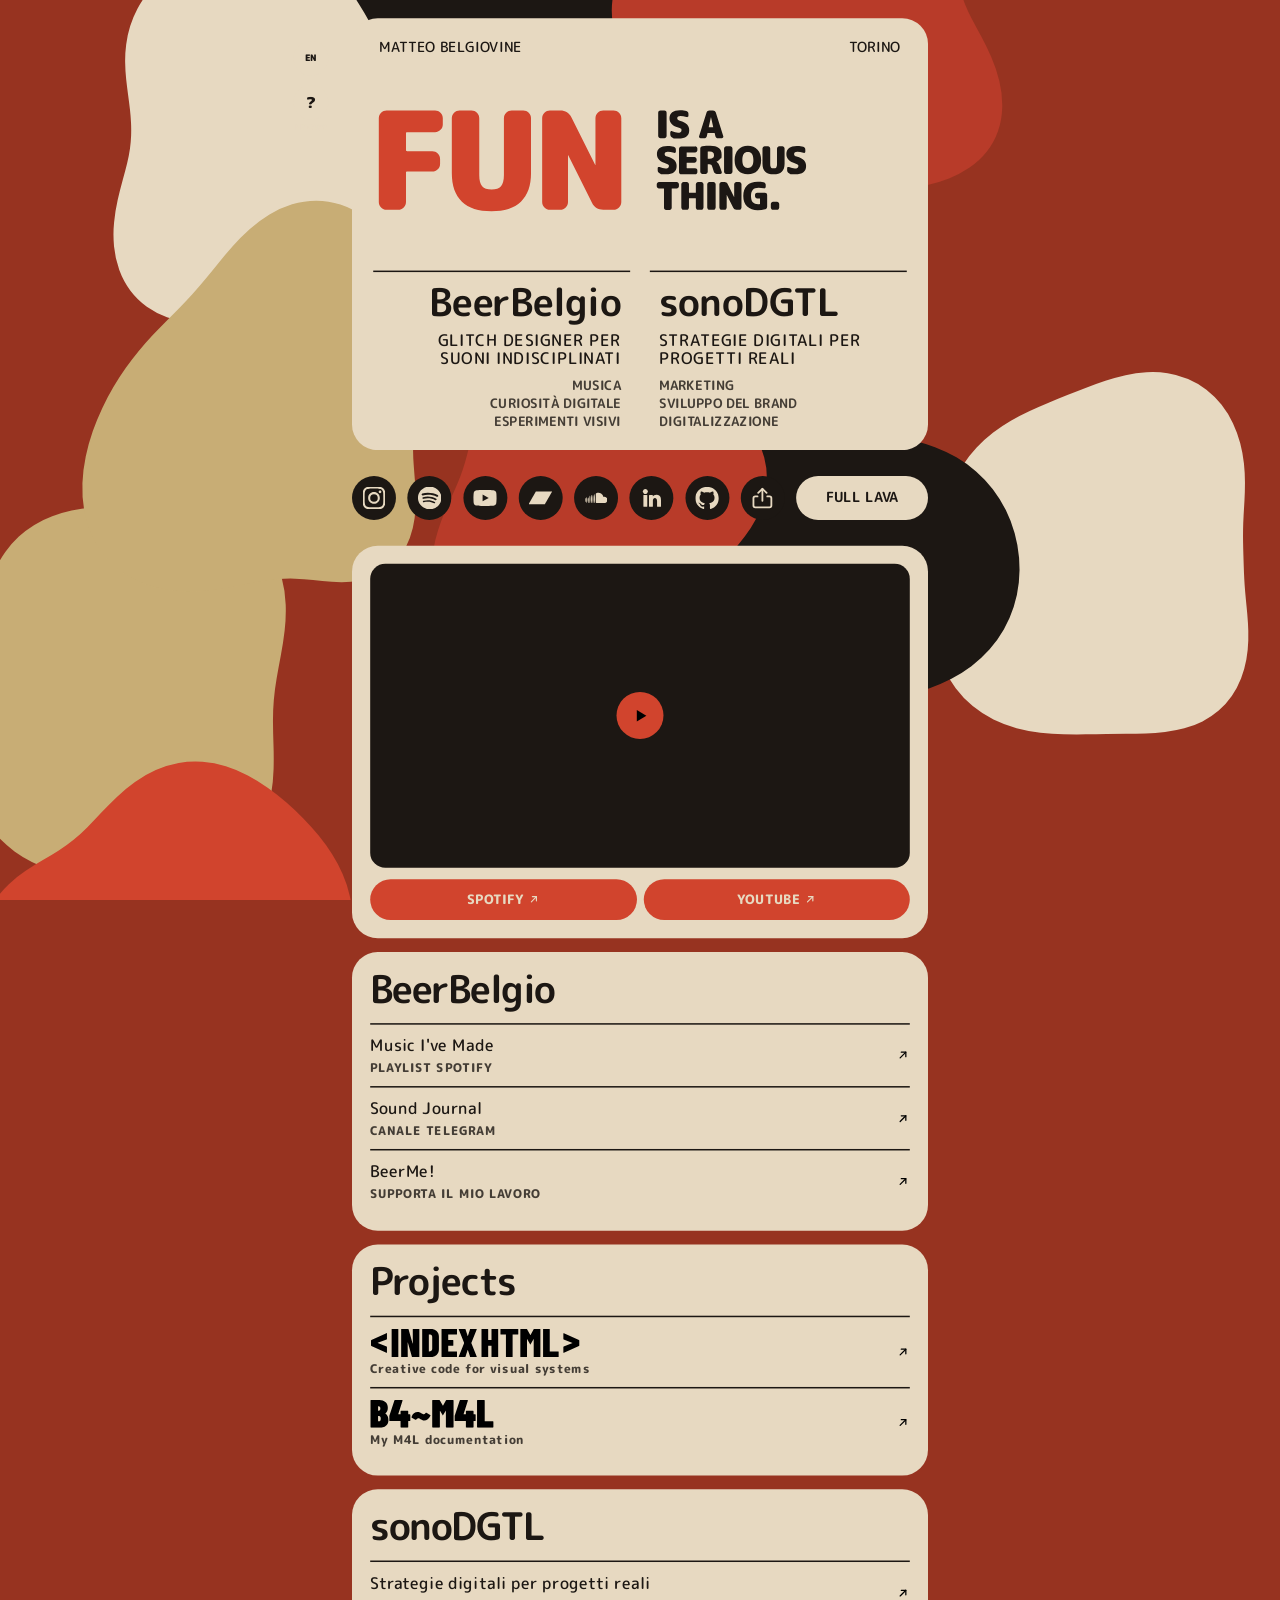
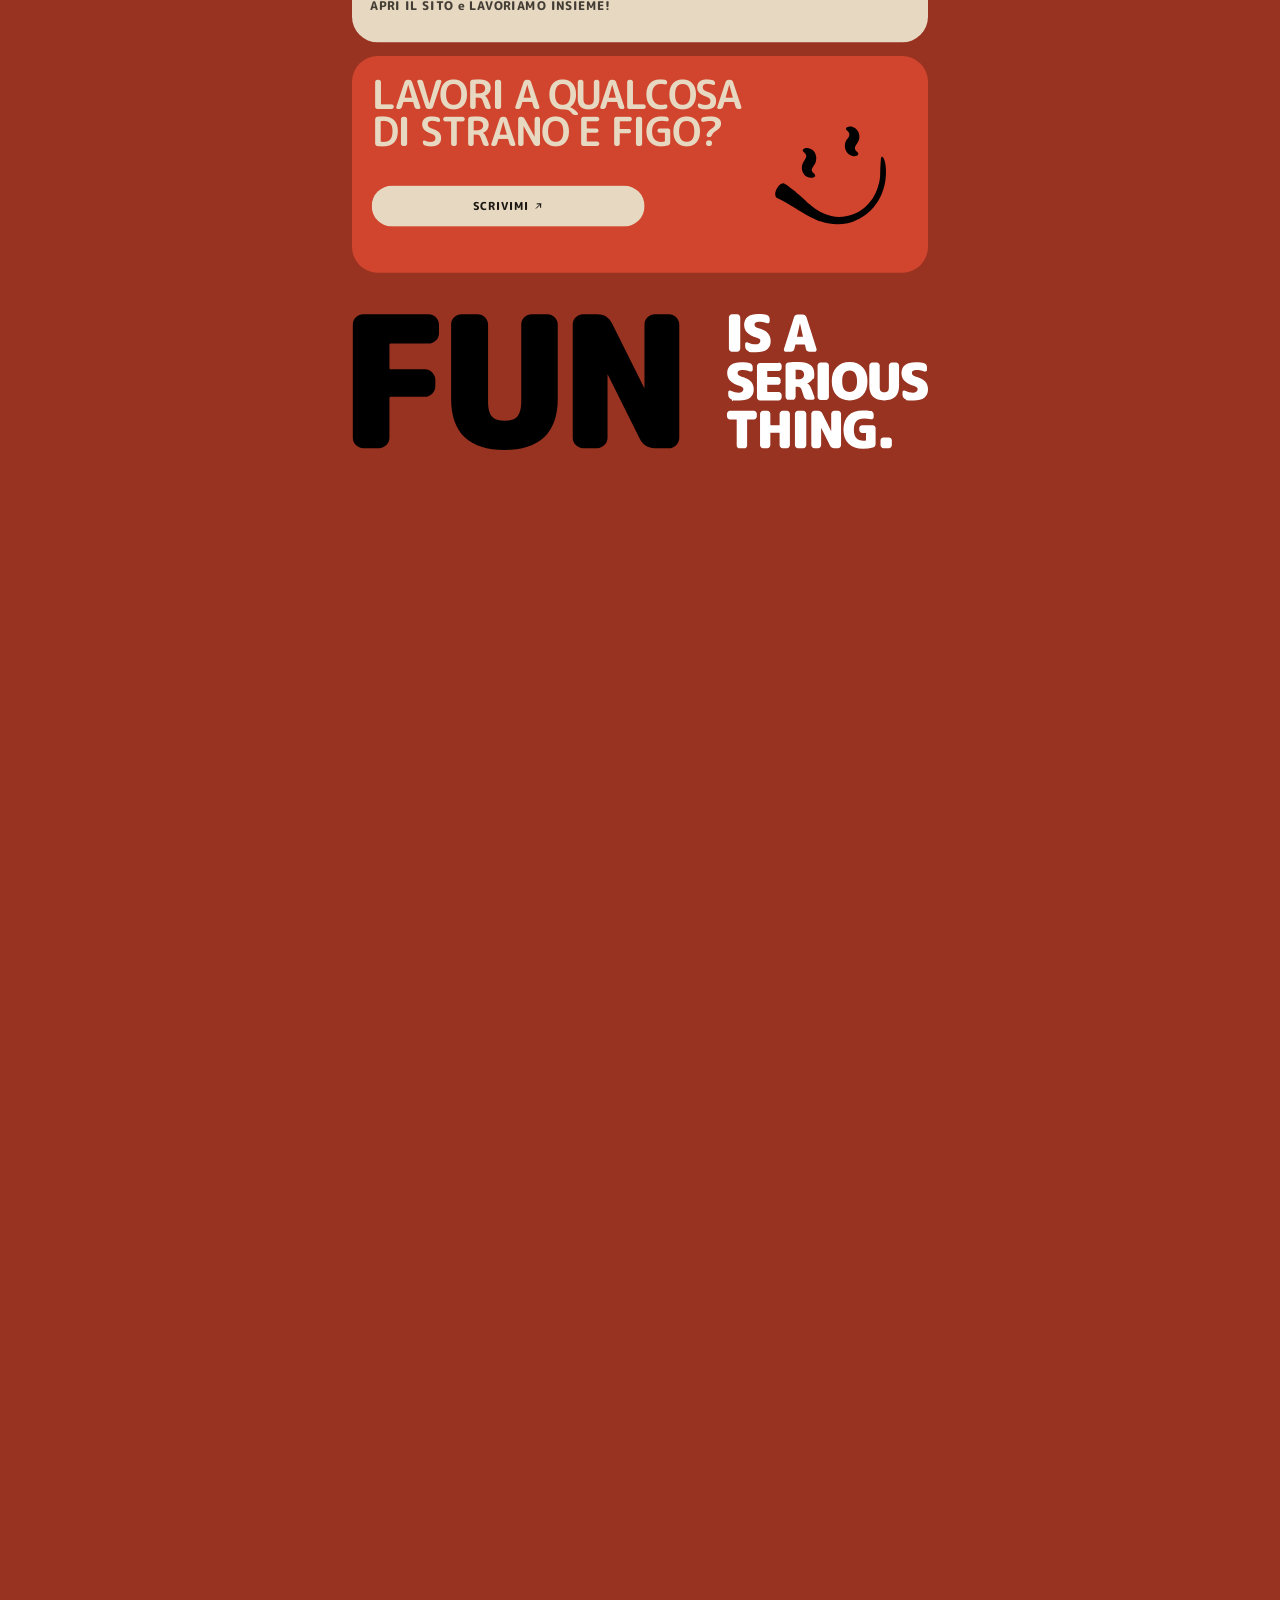
==== commit 940ca3e8: "feat(hub): add Projects section and restore Featured colors (1.4.0)" ====
--- a/it/index.html
+++ b/it/index.html
@@ -32,13 +32,13 @@
   <meta name="twitter:image" content="https://beerbelgio.github.io/assets/og-image.png">
   <meta name="twitter:image:alt" content="BeerBelgio — Matteo Belgiovine">
 
-  <link rel="icon" href="/assets/favicon.svg?v=1301" type="image/svg+xml">
-  <link rel="stylesheet" href="/assets/fonts/m-plus-rounded-1c/font.css?v=1301">
-  <link rel="stylesheet" href="/style.css?v=1301">
+  <link rel="icon" href="/assets/favicon.svg?v=1400" type="image/svg+xml">
+  <link rel="stylesheet" href="/assets/fonts/m-plus-rounded-1c/font.css?v=1400">
+  <link rel="stylesheet" href="/style.css?v=1400">
 
   <script>
     (() => {
-      const BUILD_TOKEN = "1301";
+      const BUILD_TOKEN = "1400";
       let checking = false;
       async function ensureCurrentBuild() {
         if (checking) return;
@@ -96,11 +96,11 @@
       <p class="privacy-intro">Questo sito è volutamente leggero sul tracciamento.</p>
       <div class="privacy-copy">
         <section><h3>QUESTO SITO</h3><p>Il sito non utilizza analytics di prima parte, pixel pubblicitari, profilazione o tracker di marketing.</p></section>
-        <section><h3>HOSTING</h3><p>Il sito è ospitato tramite GitHub Pages. GitHub dichiara che gli indirizzi IP dei visitatori vengono registrati e conservati per finalità di sicurezza. <a href="https://docs.github.com/en/site-policy/privacy-policies/github-general-privacy-statement" target="_blank" rel="noopener noreferrer">Privacy Statement di GitHub <img class="privacy-link-arrow" src="/assets/icon-arrow-up-right.svg?v=1301" alt="" aria-hidden="true"></a></p></section>
-        <section><h3>YOUTUBE</h3><p>I video incorporati vengono caricati solo dopo che scegli di riprodurli e utilizzano la modalità Privacy-Enhanced di YouTube (<code>youtube-nocookie.com</code>). Dopo l’attivazione, Google / YouTube possono trattare dati secondo le proprie informative. <a href="https://support.google.com/youtube/answer/171780?hl=it" target="_blank" rel="noopener noreferrer">Informazioni sulla modalità Privacy-Enhanced <img class="privacy-link-arrow" src="/assets/icon-arrow-up-right.svg?v=1301" alt="" aria-hidden="true"></a></p></section>
+        <section><h3>HOSTING</h3><p>Il sito è ospitato tramite GitHub Pages. GitHub dichiara che gli indirizzi IP dei visitatori vengono registrati e conservati per finalità di sicurezza. <a href="https://docs.github.com/en/site-policy/privacy-policies/github-general-privacy-statement" target="_blank" rel="noopener noreferrer">Privacy Statement di GitHub <img class="privacy-link-arrow" src="/assets/icon-arrow-up-right.svg?v=1400" alt="" aria-hidden="true"></a></p></section>
+        <section><h3>YOUTUBE</h3><p>I video incorporati vengono caricati solo dopo che scegli di riprodurli e utilizzano la modalità Privacy-Enhanced di YouTube (<code>youtube-nocookie.com</code>). Dopo l’attivazione, Google / YouTube possono trattare dati secondo le proprie informative. <a href="https://support.google.com/youtube/answer/171780?hl=it" target="_blank" rel="noopener noreferrer">Informazioni sulla modalità Privacy-Enhanced <img class="privacy-link-arrow" src="/assets/icon-arrow-up-right.svg?v=1400" alt="" aria-hidden="true"></a></p></section>
         <section><h3>LINK ESTERNI</h3><p>I link musicali, social e professionali aprono servizi di terze parti. Una volta lasciato questo sito si applicano le rispettive informative privacy.</p></section>
         <section><h3>DATI DI CONTATTO</h3><p>“Scrivimi” prova ad aprire l’app email tramite un link <code>mailto:</code>; se non viene gestito, il sito mostra i campi destinatario, oggetto e messaggio da copiare nella propria webmail. Questo sito non invia né memorizza direttamente il messaggio. Se scrivi a Matteo, i dati forniti volontariamente vengono utilizzati per rispondere alla richiesta e gestire la relativa corrispondenza. La base giuridica è l’esecuzione di misure precontrattuali richieste dall’interessato, quando applicabile (art. 6(1)(b) GDPR); negli altri casi, il legittimo interesse a rispondere e gestire la corrispondenza (art. 6(1)(f)). Il conferimento dei dati di contatto è volontario.</p></section>
-        <section><h3>FORNITORE EMAIL</h3><p>Le email vengono ricevute tramite Gmail / Google. Google può trattare la corrispondenza secondo la propria informativa privacy e le garanzie applicabili ai trasferimenti internazionali. <a href="https://policies.google.com/privacy?hl=it" target="_blank" rel="noopener noreferrer">Privacy Policy di Google <img class="privacy-link-arrow" src="/assets/icon-arrow-up-right.svg?v=1301" alt="" aria-hidden="true"></a></p></section>
+        <section><h3>FORNITORE EMAIL</h3><p>Le email vengono ricevute tramite Gmail / Google. Google può trattare la corrispondenza secondo la propria informativa privacy e le garanzie applicabili ai trasferimenti internazionali. <a href="https://policies.google.com/privacy?hl=it" target="_blank" rel="noopener noreferrer">Privacy Policy di Google <img class="privacy-link-arrow" src="/assets/icon-arrow-up-right.svg?v=1400" alt="" aria-hidden="true"></a></p></section>
         <section><h3>CONSERVAZIONE E DIRITTI</h3><p>La corrispondenza viene conservata solo per il tempo ragionevolmente necessario alla richiesta, all’eventuale rapporto conseguente e agli obblighi legali o contabili applicabili. Matteo non effettua tramite questo sito processi decisionali automatizzati o profilazione. Nei casi previsti dal GDPR puoi chiedere accesso, rettifica, cancellazione, limitazione, opposizione o portabilità, quando applicabili, e presentare reclamo all’autorità di controllo competente.</p></section>
         <section><h3>TITOLARE / CONTATTO</h3><p>Matteo Belgiovine — Torino, Italia<br><a href="mailto:matteo.sonodgtl@gmail.com">matteo.sonodgtl@gmail.com</a></p></section>
       </div>
@@ -128,8 +128,8 @@
 
       <h1 id="hero-title" class="hero-claim-art-wrap">
         <picture class="hero-claim-picture">
-          <source media="(pointer: coarse) and (orientation: portrait)" srcset="/assets/claim-portrait.svg?v=1301">
-          <img class="hero-claim-art" src="/assets/claim.svg?v=1301" alt="FUN IS A SERIOUS THING.">
+          <source media="(pointer: coarse) and (orientation: portrait)" srcset="/assets/claim-portrait.svg?v=1400">
+          <img class="hero-claim-art" src="/assets/claim.svg?v=1400" alt="FUN IS A SERIOUS THING.">
         </picture>
       </h1>
 
@@ -162,14 +162,14 @@
 
     <div class="quick-actions">
       <nav class="platforms" aria-label="Piattaforme principali">
-        <a href="https://www.instagram.com/beerbelgio" target="_blank" rel="noopener noreferrer" aria-label="Instagram"><img class="platform-icon" src="/assets/icon-instagram.svg?v=1301" alt=""></a>
-        <a href="https://open.spotify.com/intl-it/artist/6f2uqxxXSBY0WYe5qpEMO0?si=txOc3IltQOeGPD7Iq0KtQw" target="_blank" rel="noopener noreferrer" aria-label="Spotify"><img class="platform-icon" src="/assets/icon-spotify.svg?v=1301" alt=""></a>
-        <a href="https://www.youtube.com/@beerbelgio" target="_blank" rel="noopener noreferrer" aria-label="YouTube"><img class="platform-icon" src="/assets/icon-youtube.svg?v=1301" alt=""></a>
-        <a href="https://beerbelgio.bandcamp.com/" target="_blank" rel="noopener noreferrer" aria-label="Bandcamp"><img class="platform-icon" src="/assets/icon-bandcamp.svg?v=1301" alt=""></a>
-        <a href="https://soundcloud.com/beerbelgio" target="_blank" rel="noopener noreferrer" aria-label="SoundCloud"><img class="platform-icon" src="/assets/icon-soundcloud.svg?v=1301" alt=""></a>
-        <a href="https://www.linkedin.com/in/matteo-belgiovine-421177164/" target="_blank" rel="noopener noreferrer" aria-label="LinkedIn"><img class="platform-icon" src="/assets/icon-linkedin.svg?v=1301" alt=""></a>
-        <a href="https://github.com/BeerBelgio" target="_blank" rel="noopener noreferrer" aria-label="GitHub"><img class="platform-icon" src="/assets/icon-github.svg?v=1301" alt=""></a>
-        <button class="platform-share" id="share-site" type="button" aria-label="Condividi questo sito" title="Condividi questo sito"><img class="platform-icon" src="/assets/icon-share.svg?v=1301" alt=""></button>
+        <a href="https://www.instagram.com/beerbelgio" target="_blank" rel="noopener noreferrer" aria-label="Instagram"><img class="platform-icon" src="/assets/icon-instagram.svg?v=1400" alt=""></a>
+        <a href="https://open.spotify.com/intl-it/artist/6f2uqxxXSBY0WYe5qpEMO0?si=txOc3IltQOeGPD7Iq0KtQw" target="_blank" rel="noopener noreferrer" aria-label="Spotify"><img class="platform-icon" src="/assets/icon-spotify.svg?v=1400" alt=""></a>
+        <a href="https://www.youtube.com/@beerbelgio" target="_blank" rel="noopener noreferrer" aria-label="YouTube"><img class="platform-icon" src="/assets/icon-youtube.svg?v=1400" alt=""></a>
+        <a href="https://beerbelgio.bandcamp.com/" target="_blank" rel="noopener noreferrer" aria-label="Bandcamp"><img class="platform-icon" src="/assets/icon-bandcamp.svg?v=1400" alt=""></a>
+        <a href="https://soundcloud.com/beerbelgio" target="_blank" rel="noopener noreferrer" aria-label="SoundCloud"><img class="platform-icon" src="/assets/icon-soundcloud.svg?v=1400" alt=""></a>
+        <a href="https://www.linkedin.com/in/matteo-belgiovine-421177164/" target="_blank" rel="noopener noreferrer" aria-label="LinkedIn"><img class="platform-icon" src="/assets/icon-linkedin.svg?v=1400" alt=""></a>
+        <a href="https://github.com/BeerBelgio" target="_blank" rel="noopener noreferrer" aria-label="GitHub"><img class="platform-icon" src="/assets/icon-github.svg?v=1400" alt=""></a>
+        <button class="platform-share" id="share-site" type="button" aria-label="Condividi questo sito" title="Condividi questo sito"><img class="platform-icon" src="/assets/icon-share.svg?v=1400" alt=""></button>
       </nav>
 
       <button class="lava-toggle" id="lava-toggle" type="button" aria-pressed="false">
@@ -185,12 +185,12 @@
         data-youtube-id="8kaRScePKms"
         data-youtube-list="OLAK5uy_lhZT4kA-28vSo5-pz2SOYputOBcnqwUYM"
         aria-label="Riproduci Sounds Like Something su YouTube">
-        <span class="play"><img src="/assets/icon-play.svg?v=1301" alt=""></span>
+        <span class="play"><img src="/assets/icon-play.svg?v=1400" alt=""></span>
       </button>
 
       <div class="cta-row">
-        <a href="https://open.spotify.com/intl-it/artist/6f2uqxxXSBY0WYe5qpEMO0?si=WlXgoVD5QQej0EATIzLRXA&nd=1&dlsi=f950cc11a46f4bed" target="_blank" rel="noopener noreferrer" aria-label="Spotify">SPOTIFY <img class="inline-arrow" src="/assets/icon-arrow-up-right-cream.svg?v=1301" alt=""></a>
-        <a href="https://www.youtube.com/@beerbelgio" target="_blank" rel="noopener noreferrer" aria-label="YouTube">YOUTUBE <img class="inline-arrow" src="/assets/icon-arrow-up-right-cream.svg?v=1301" alt=""></a>
+        <a href="https://open.spotify.com/intl-it/artist/6f2uqxxXSBY0WYe5qpEMO0?si=WlXgoVD5QQej0EATIzLRXA&nd=1&dlsi=f950cc11a46f4bed" target="_blank" rel="noopener noreferrer" aria-label="Spotify">SPOTIFY <img class="inline-arrow" src="/assets/icon-arrow-up-right-cream.svg?v=1400" alt=""></a>
+        <a href="https://www.youtube.com/@beerbelgio" target="_blank" rel="noopener noreferrer" aria-label="YouTube">YOUTUBE <img class="inline-arrow" src="/assets/icon-arrow-up-right-cream.svg?v=1400" alt=""></a>
       </div>
     </section>
 
@@ -202,7 +202,7 @@
           Music I've Made
           <small>PLAYLIST SPOTIFY</small>
         </span>
-        <span class="arrow"><img src="/assets/icon-arrow-up-right.svg?v=1301" alt=""></span>
+        <span class="arrow"><img src="/assets/icon-arrow-up-right.svg?v=1400" alt=""></span>
       </a>
 
       <a href="https://t.me/beerbelgio_soundjournal" target="_blank" rel="noopener noreferrer">
@@ -210,23 +210,7 @@
           Sound Journal
           <small>CANALE TELEGRAM</small>
         </span>
-        <span class="arrow"><img src="/assets/icon-arrow-up-right.svg?v=1301" alt=""></span>
-      </a>
-
-      <a class="beerbelgio-project-link" href="https://beerbelgio.github.io/index-html/" target="_blank" rel="noopener noreferrer" aria-label="INDEX HTML — Creative code for visual systems">
-        <span class="beerbelgio-project-content">
-          <img class="beerbelgio-project-wordmark" src="/assets/index-html-wordmark.svg?v=1301" width="932" height="128" alt="INDEX HTML">
-          <small>Creative code for visual systems</small>
-        </span>
-        <span class="arrow"><img src="/assets/icon-arrow-up-right.svg?v=1301" alt=""></span>
-      </a>
-
-      <a class="beerbelgio-project-link" href="https://beerbelgio.github.io/b4-m4l/" target="_blank" rel="noopener noreferrer" aria-label="B4~M4L — My M4L documentation">
-        <span class="beerbelgio-project-content">
-          <img class="beerbelgio-project-wordmark" src="/assets/b4m4l-wordmark.svg?v=1301" width="736" height="172" alt="B4~M4L">
-          <small>My M4L documentation</small>
-        </span>
-        <span class="arrow"><img src="/assets/icon-arrow-up-right.svg?v=1301" alt=""></span>
+        <span class="arrow"><img src="/assets/icon-arrow-up-right.svg?v=1400" alt=""></span>
       </a>
 
       <a href="https://ko-fi.com/beerbelgio" target="_blank" rel="noopener noreferrer">
@@ -234,12 +218,28 @@
           BeerMe!
           <small>SUPPORTA IL MIO LAVORO</small>
         </span>
-        <span class="arrow"><img src="/assets/icon-arrow-up-right.svg?v=1301" alt=""></span>
-      </a>
-
-
-
-
+        <span class="arrow"><img src="/assets/icon-arrow-up-right.svg?v=1400" alt=""></span>
+      </a>
+    </section>
+
+    <section class="links-card card projects-card" id="projects" aria-labelledby="projects-title">
+      <h2 class="brand-heading" id="projects-title">Projects</h2>
+
+      <a class="beerbelgio-project-link" href="https://beerbelgio.github.io/index-html/" target="_blank" rel="noopener noreferrer" aria-label="INDEX HTML — Creative code for visual systems">
+        <span class="beerbelgio-project-content">
+          <img class="beerbelgio-project-wordmark" src="/assets/index-html-wordmark.svg?v=1400" width="932" height="128" alt="INDEX HTML">
+          <small>Creative code for visual systems</small>
+        </span>
+        <span class="arrow"><img src="/assets/icon-arrow-up-right.svg?v=1400" alt=""></span>
+      </a>
+
+      <a class="beerbelgio-project-link" href="https://beerbelgio.github.io/b4-m4l/" target="_blank" rel="noopener noreferrer" aria-label="B4~M4L — My M4L documentation">
+        <span class="beerbelgio-project-content">
+          <img class="beerbelgio-project-wordmark" src="/assets/b4m4l-wordmark.svg?v=1400" width="736" height="172" alt="B4~M4L">
+          <small>My M4L documentation</small>
+        </span>
+        <span class="arrow"><img src="/assets/icon-arrow-up-right.svg?v=1400" alt=""></span>
+      </a>
     </section>
 
     <section class="links-card card sonodgtl-card" id="sonodgtl-link">
@@ -250,7 +250,7 @@
           Strategie digitali per <br class="mobile-only-break">progetti reali
           <small>APRI IL SITO <br class="mobile-only-break"><span class="sonodgtl-cta-separator">e </span>LAVORIAMO INSIEME!</small>
         </span>
-        <span class="arrow"><img src="/assets/icon-arrow-up-right.svg?v=1301" alt=""></span>
+        <span class="arrow"><img src="/assets/icon-arrow-up-right.svg?v=1400" alt=""></span>
       </a>
     </section>
 
@@ -263,12 +263,12 @@
       <div class="contact-lower">
         <a class="write-button" id="hub-write-me"
            href="mailto:matteo.sonodgtl@gmail.com?subject=Qualcosa%20di%20strano%20e%20figo&body=Ciao%20Matteo%2C%0A%0ACHI%20SONO%3A%0A%0AI%20MIEI%20LINK%3A%0A%0AA%20COSA%20STO%20LAVORANDO%3A%0A%0APERCH%C3%89%20TI%20STO%20SCRIVENDO%3A%0A">
-          SCRIVIMI <img class="inline-arrow" src="/assets/icon-arrow-up-right.svg?v=1301" alt="">
+          SCRIVIMI <img class="inline-arrow" src="/assets/icon-arrow-up-right.svg?v=1400" alt="">
         </a>
       </div>
 
       <img class="contact-smile contact-smile-full"
-           src="/assets/smile-eyes.svg?v=1301"
+           src="/assets/smile-eyes.svg?v=1400"
            width="1080" height="1080"
            alt=""
            aria-hidden="true">
@@ -358,8 +358,8 @@
     </div>
   </div>
 
-  <script src="/lava.js?v=1301"></script>
-  <script src="/script.js?v=1301"></script>
-  <script src="/privacy.js?v=1301"></script>
+  <script src="/lava.js?v=1400"></script>
+  <script src="/script.js?v=1400"></script>
+  <script src="/privacy.js?v=1400"></script>
 </body>
 </html>
--- a/assets/fonts/m-plus-rounded-1c/font.css
+++ b/assets/fonts/m-plus-rounded-1c/font.css
@@ -2,7 +2,7 @@
 
 @font-face {
   font-family: "M PLUS Rounded 1c";
-  src: url("./m-plus-rounded-1c-latin-100-normal.woff2?v=1301") format("woff2");
+  src: url("./m-plus-rounded-1c-latin-100-normal.woff2?v=1400") format("woff2");
   font-style: normal;
   font-weight: 100;
   font-display: swap;
@@ -10,7 +10,7 @@
 
 @font-face {
   font-family: "M PLUS Rounded 1c";
-  src: url("./m-plus-rounded-1c-latin-300-normal.woff2?v=1301") format("woff2");
+  src: url("./m-plus-rounded-1c-latin-300-normal.woff2?v=1400") format("woff2");
   font-style: normal;
   font-weight: 300;
   font-display: swap;
@@ -18,7 +18,7 @@
 
 @font-face {
   font-family: "M PLUS Rounded 1c";
-  src: url("./m-plus-rounded-1c-latin-400-normal.woff2?v=1301") format("woff2");
+  src: url("./m-plus-rounded-1c-latin-400-normal.woff2?v=1400") format("woff2");
   font-style: normal;
   font-weight: 400;
   font-display: swap;
@@ -26,7 +26,7 @@
 
 @font-face {
   font-family: "M PLUS Rounded 1c";
-  src: url("./m-plus-rounded-1c-latin-500-normal.woff2?v=1301") format("woff2");
+  src: url("./m-plus-rounded-1c-latin-500-normal.woff2?v=1400") format("woff2");
   font-style: normal;
   font-weight: 500;
   font-display: swap;
@@ -34,7 +34,7 @@
 
 @font-face {
   font-family: "M PLUS Rounded 1c";
-  src: url("./m-plus-rounded-1c-latin-700-normal.woff2?v=1301") format("woff2");
+  src: url("./m-plus-rounded-1c-latin-700-normal.woff2?v=1400") format("woff2");
   font-style: normal;
   font-weight: 700;
   font-display: swap;
@@ -42,7 +42,7 @@
 
 @font-face {
   font-family: "M PLUS Rounded 1c";
-  src: url("./m-plus-rounded-1c-latin-800-normal.woff2?v=1301") format("woff2");
+  src: url("./m-plus-rounded-1c-latin-800-normal.woff2?v=1400") format("woff2");
   font-style: normal;
   font-weight: 800;
   font-display: swap;
@@ -50,7 +50,7 @@
 
 @font-face {
   font-family: "M PLUS Rounded 1c";
-  src: url("./m-plus-rounded-1c-latin-900-normal.woff2?v=1301") format("woff2");
+  src: url("./m-plus-rounded-1c-latin-900-normal.woff2?v=1400") format("woff2");
   font-style: normal;
   font-weight: 900;
   font-display: swap;
--- a/style.css
+++ b/style.css
@@ -282,7 +282,7 @@
   min-height: 46px;
   padding: 11px 14px;
   border-radius: 999px;
-  background: #a23826; /* CTA shade: contrast with cream above 4.5:1 */
+  background: var(--orange); /* Brand orange restored; cream text retained intentionally. */
   color: var(--cream);
   text-decoration: none;
   font-size: 11px;
@@ -3595,7 +3595,7 @@
 }
 
 /* BeerBelgio project gateways: local to the links card; no stage changes. */
-.beerbelgio-card > a.beerbelgio-project-link > .beerbelgio-project-content {
+.projects-card > a.beerbelgio-project-link > .beerbelgio-project-content {
   display: block;
   flex: 1 1 auto;
   min-width: 0;
@@ -3608,7 +3608,7 @@
   object-fit: contain;
   object-position: left center;
 }
-.beerbelgio-card > a.beerbelgio-project-link small {
+.projects-card > a.beerbelgio-project-link small {
   display: block;
   margin-top: 5px !important;
 }
